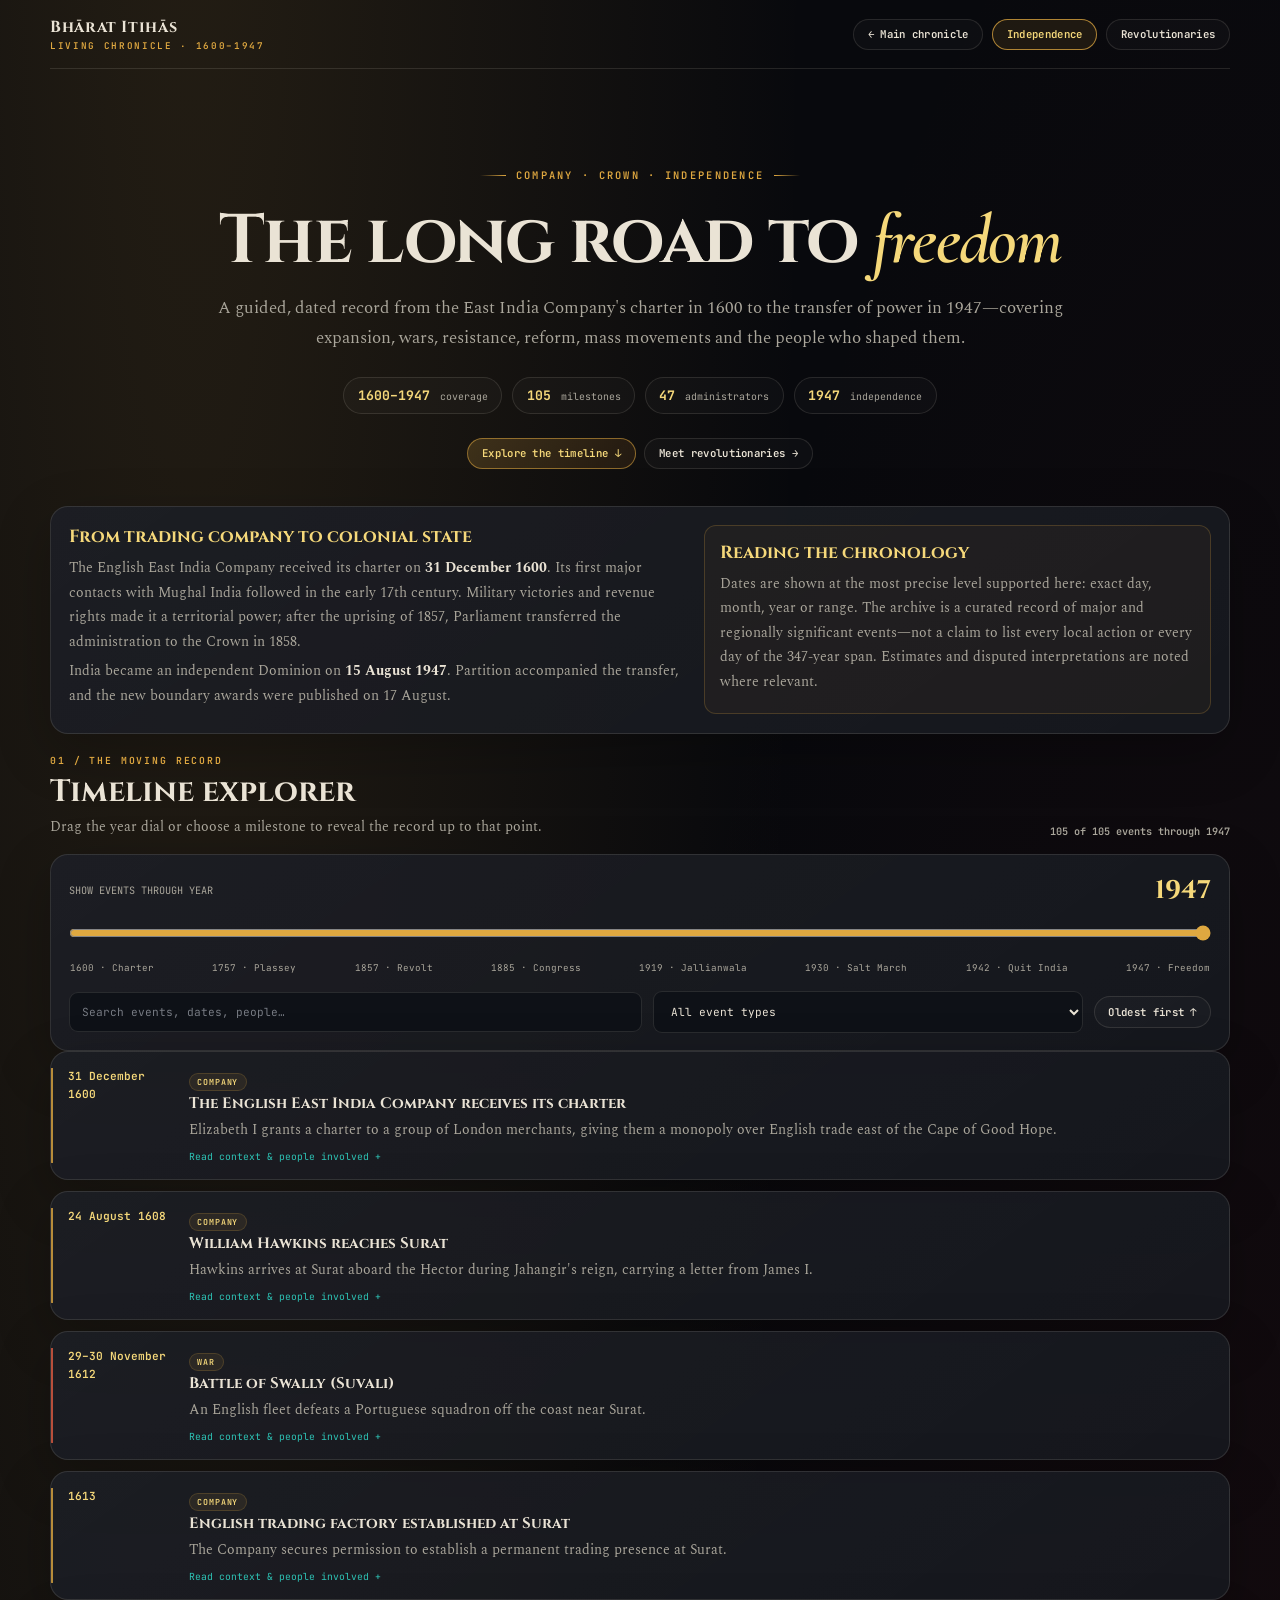
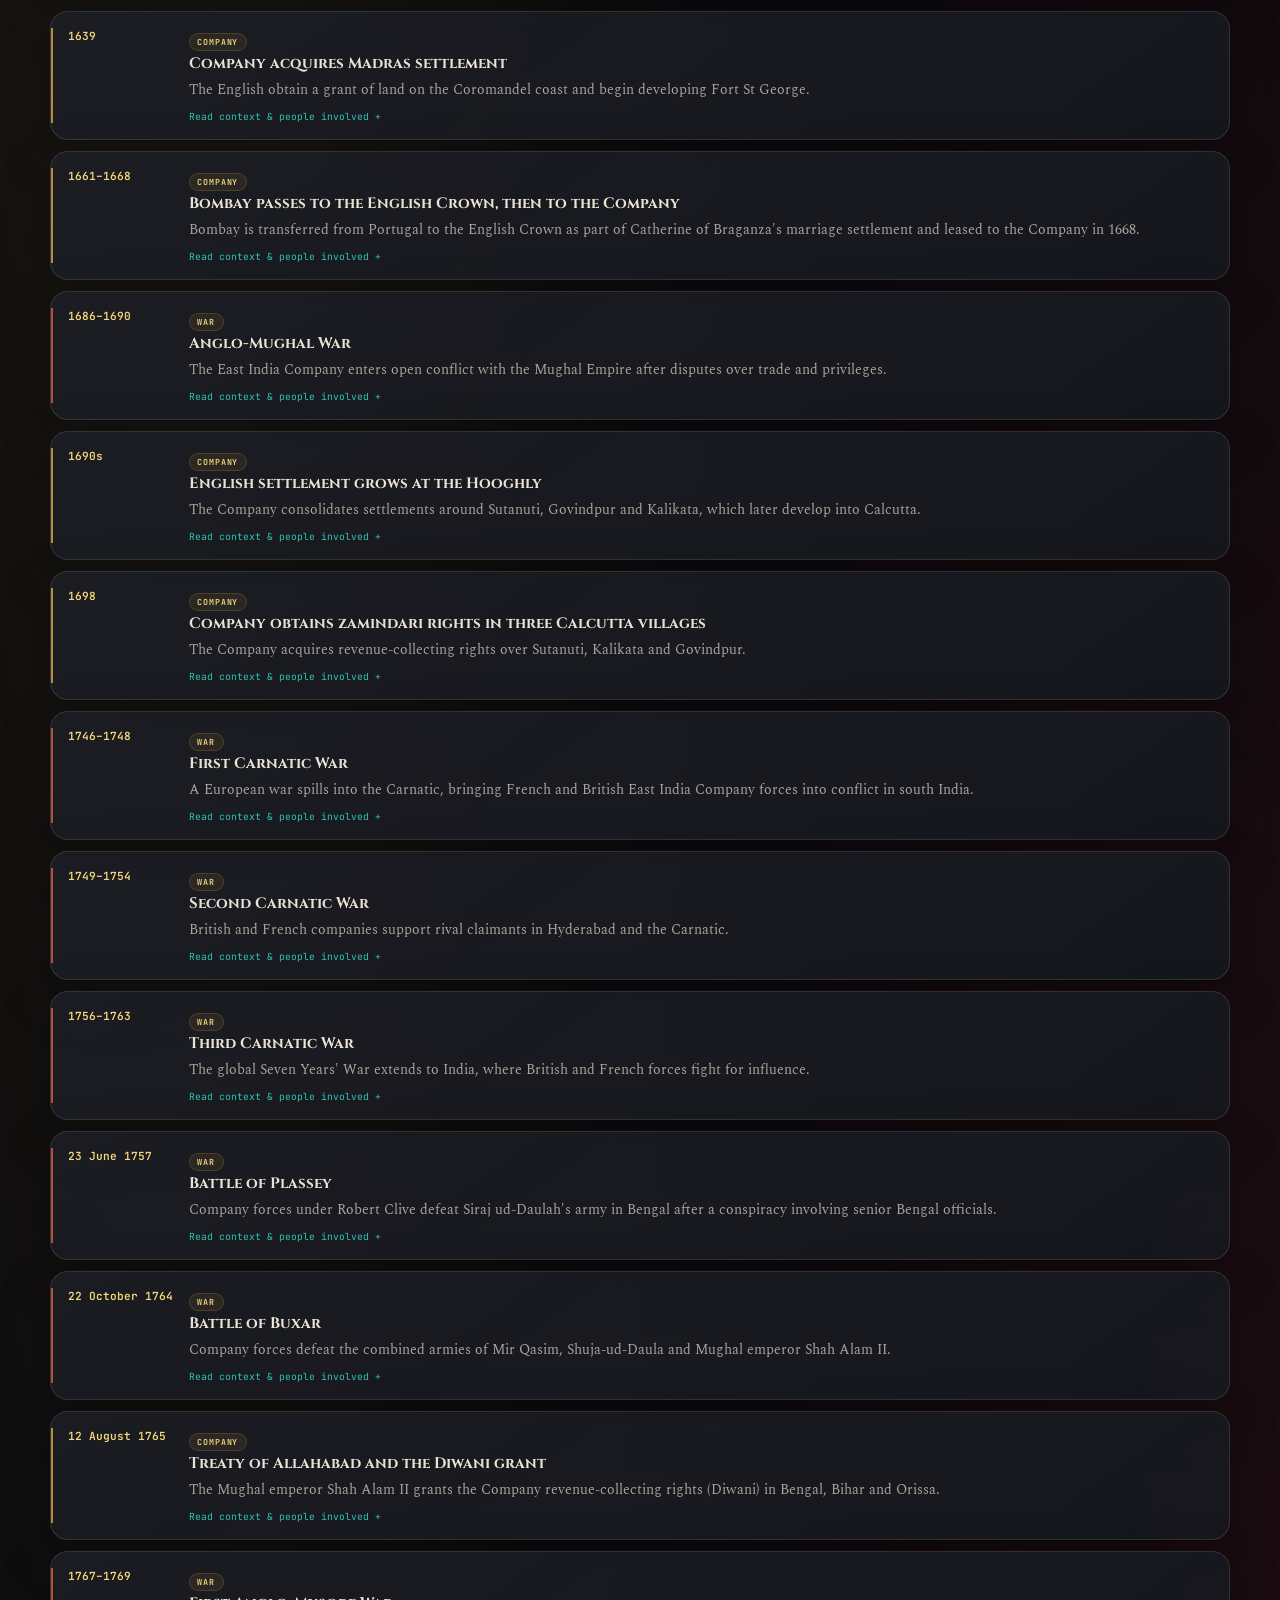
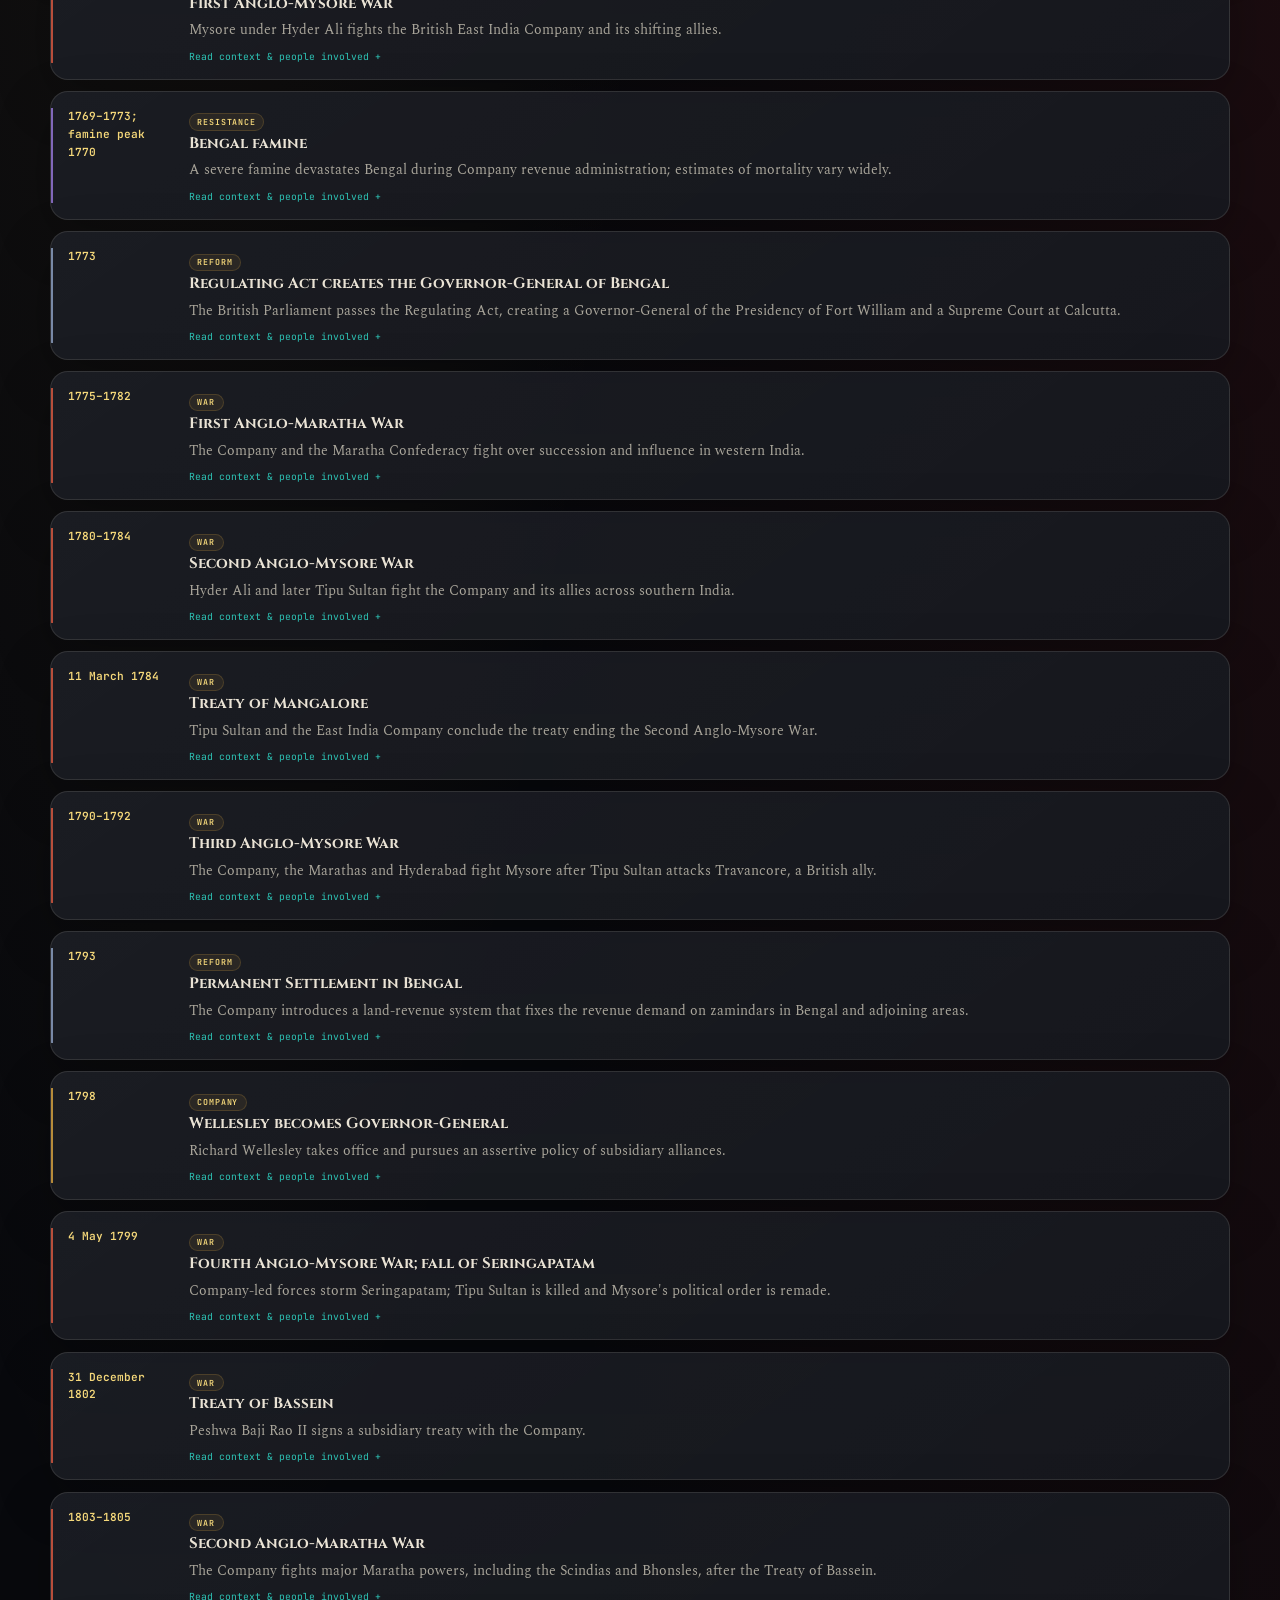
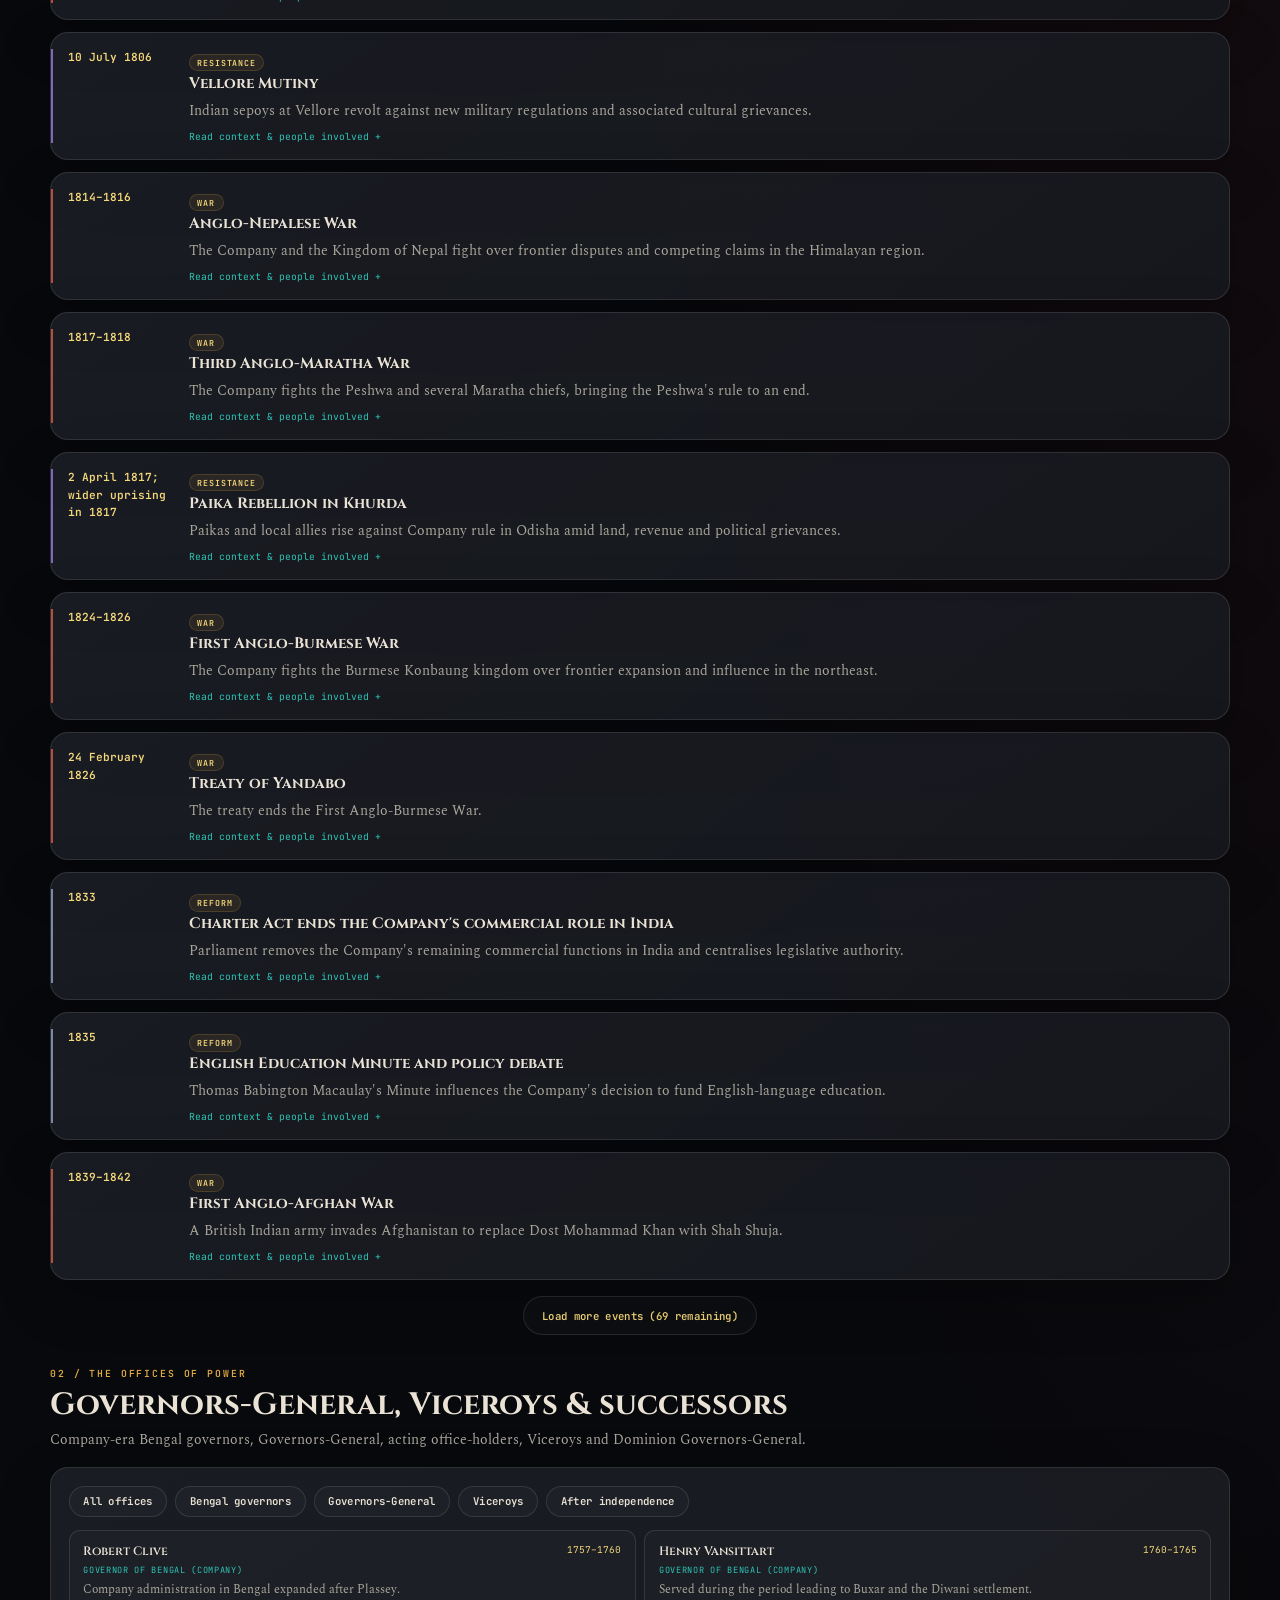
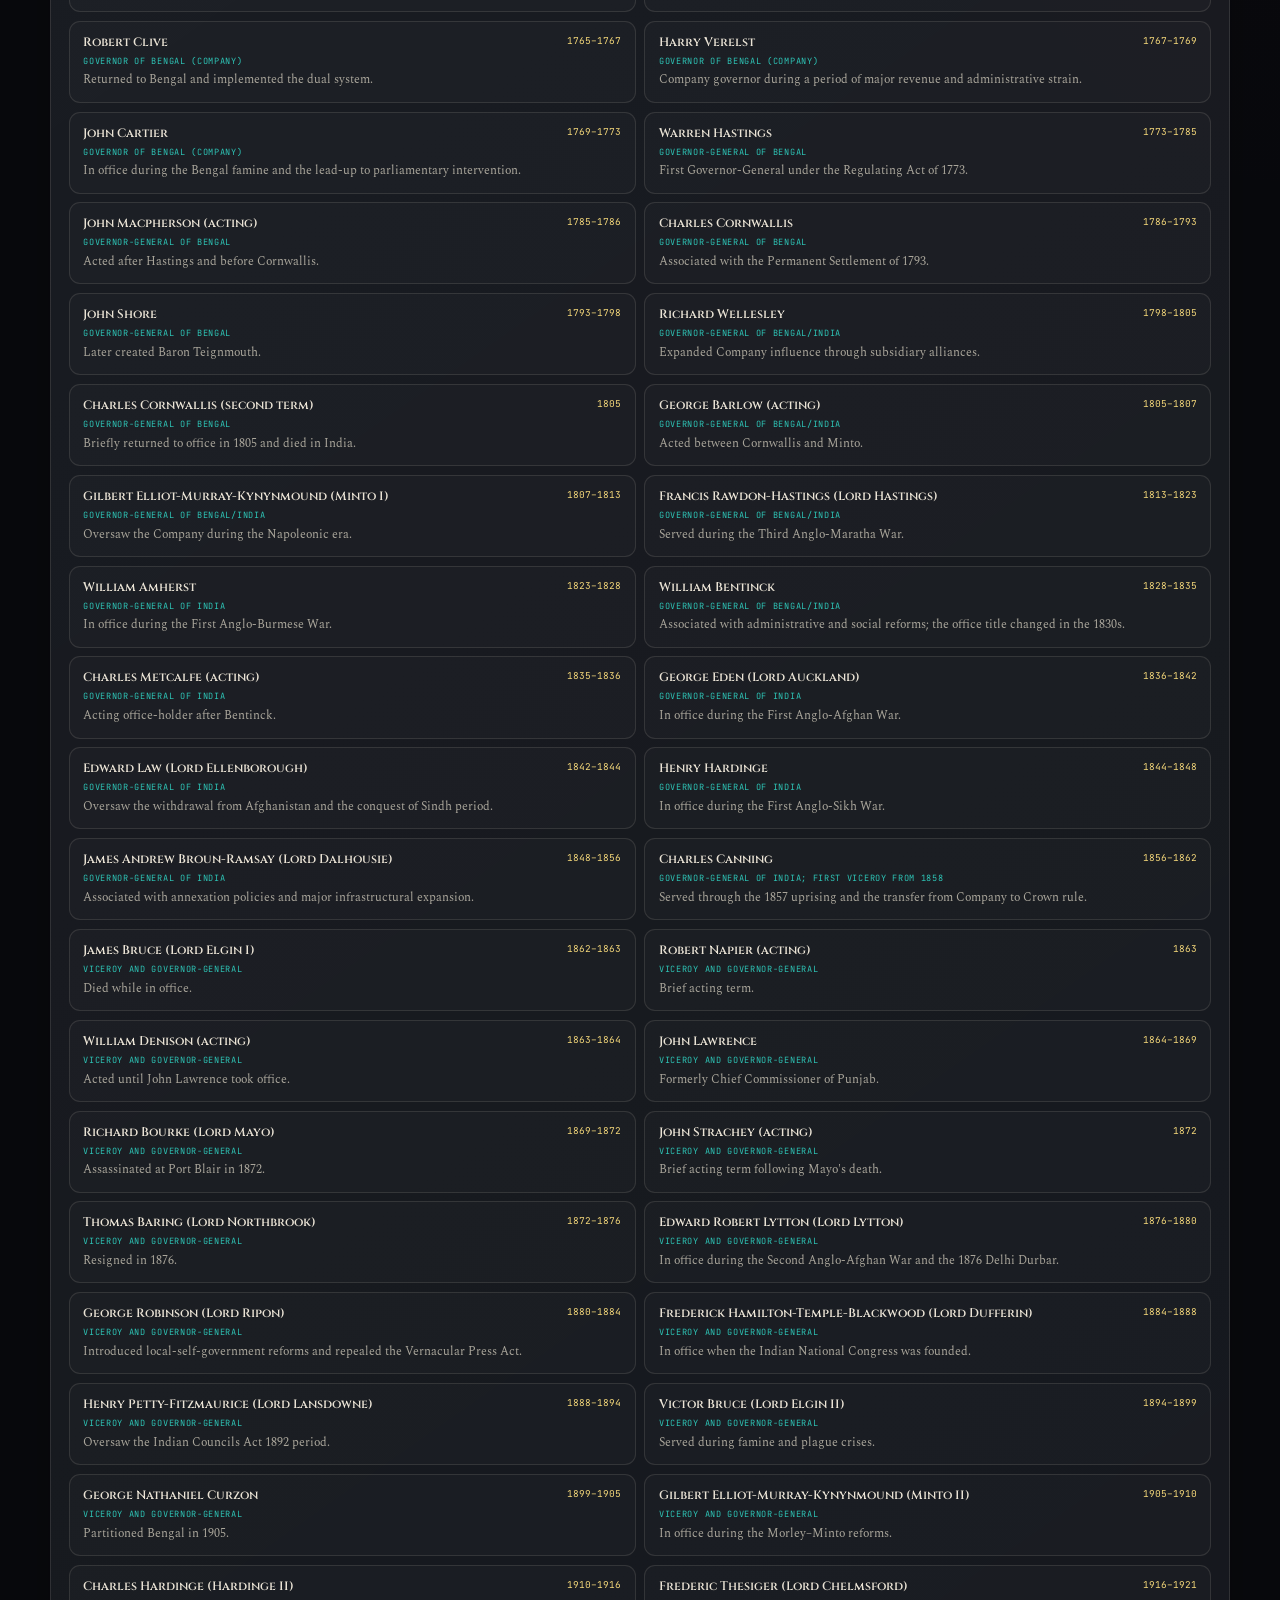
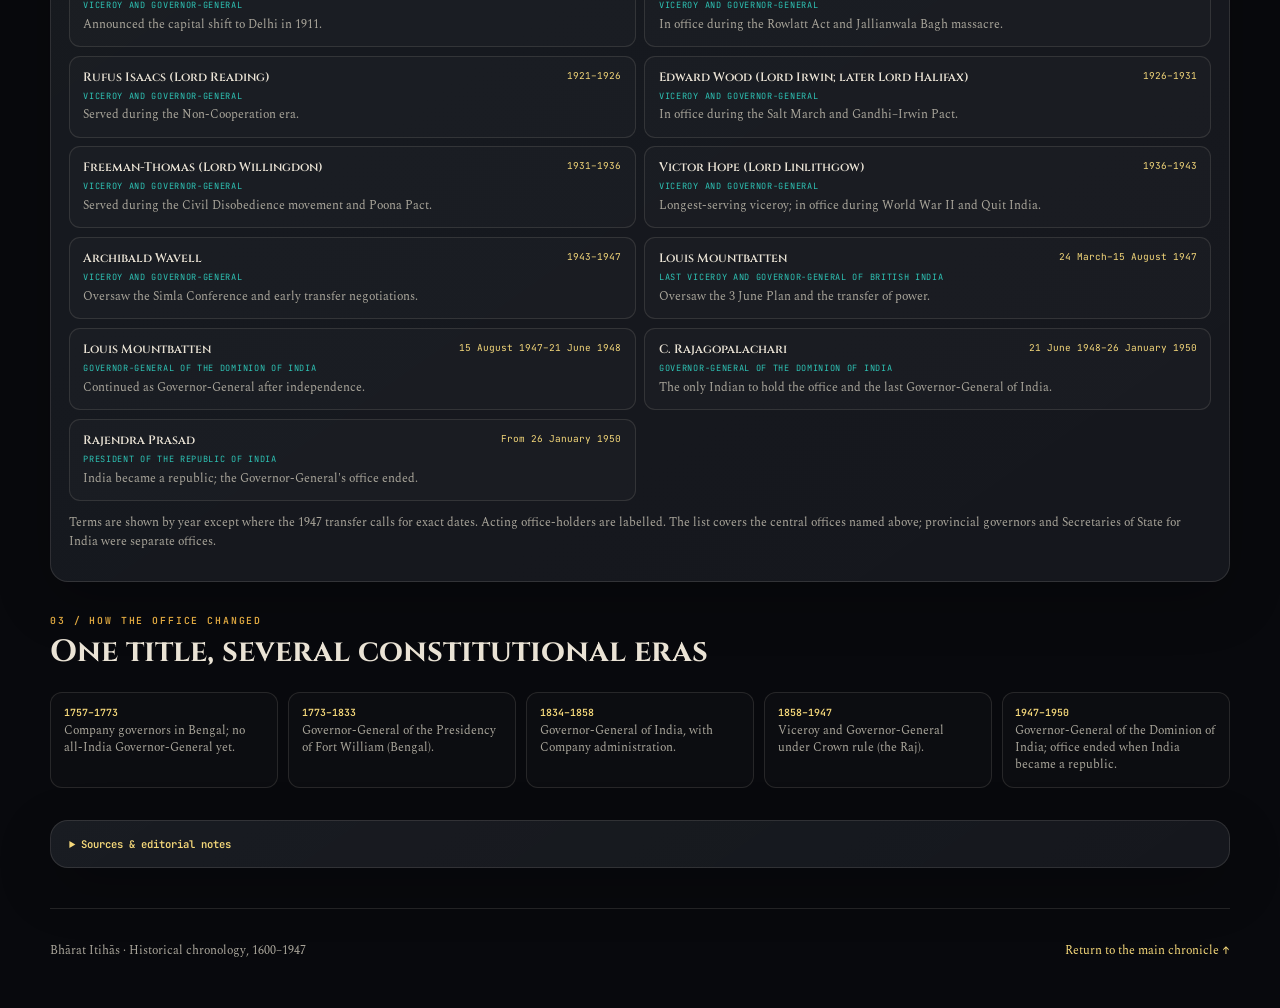
==== independence.html @ ea78a118 "Add independence timeline and revolutionary archive" ====
<!doctype html>
<html lang="en">
<head>
<meta charset="utf-8">
<meta name="viewport" content="width=device-width,initial-scale=1">
<meta name="description" content="Explore a documented timeline of the East India Company, the British Raj, wars, resistance, constitutional change and India's independence in 1947.">
<meta name="theme-color" content="#08090d">
<link rel="canonical" href="https://harshiiiit-bh.github.io/Bharat-Ithihaas/independence.html">
<title>India's Road to Independence, 1600–1947 | Bhārat Itihās</title>
<link rel="preconnect" href="https://fonts.googleapis.com">
<link rel="preconnect" href="https://fonts.gstatic.com" crossorigin>
<link href="https://fonts.googleapis.com/css2?family=Cinzel:wght@500;600;700;800&family=Cormorant+Garamond:ital,wght@0,400;0,500;0,600;1,400;1,500&family=Spectral:wght@400;500;600;700&family=JetBrains+Mono:wght@400;500;600&display=swap" rel="stylesheet">
<link rel="stylesheet" href="assets/css/archive.css">
</head>
<body class="archive-page">
<div class="ar-shell">
<header class="ar-top">
<a class="ar-brand" href="index.html">Bhārat Itihās<small>Living Chronicle · 1600–1947</small></a>
<nav class="ar-nav" aria-label="Archive navigation">
<a href="index.html">← Main chronicle</a><a href="independence.html" aria-current="page">Independence</a><a href="revolutionaries.html">Revolutionaries</a>
</nav>
</header>
<main>
<section class="ar-hero">
<div class="ar-eyebrow">Company · Crown · Independence</div>
<h1>The long road to <em>freedom</em></h1>
<p class="ar-lede">A guided, dated record from the East India Company's charter in 1600 to the transfer of power in 1947—covering expansion, wars, resistance, reform, mass movements and the people who shaped them.</p>
<div class="ar-stats"><span class="ar-stat"><strong>1600–1947</strong> coverage</span><span class="ar-stat"><strong id="statEvents">—</strong> milestones</span><span class="ar-stat"><strong id="statAdmins">—</strong> administrators</span><span class="ar-stat"><strong>1947</strong> independence</span></div>
<div class="ar-hero-actions"><a class="ar-btn primary" href="#timeline">Explore the timeline ↓</a><a class="ar-btn" href="revolutionaries.html">Meet revolutionaries →</a></div>
</section>
<section class="ar-card ar-intro" aria-label="A note on the dates">
<div><h2>From trading company to colonial state</h2><p>The English East India Company received its charter on <strong>31 December 1600</strong>. Its first major contacts with Mughal India followed in the early 17th century. Military victories and revenue rights made it a territorial power; after the uprising of 1857, Parliament transferred the administration to the Crown in 1858.</p><p>India became an independent Dominion on <strong>15 August 1947</strong>. Partition accompanied the transfer, and the new boundary awards were published on 17 August.</p></div>
<div class="ar-fact"><h2>Reading the chronology</h2><p>Dates are shown at the most precise level supported here: exact day, month, year or range. The archive is a curated record of major and regionally significant events—not a claim to list every local action or every day of the 347-year span. Estimates and disputed interpretations are noted where relevant.</p></div>
</section>
<section class="ar-section" id="timeline">
<div class="ar-section-head"><div><div class="ar-kicker">01 / The moving record</div><h2>Timeline explorer</h2><p>Drag the year dial or choose a milestone to reveal the record up to that point.</p></div><span class="ar-count" id="timelineCount" aria-live="polite"></span></div>
<div class="ar-card ar-controls">
<div class="ar-slider-head"><label for="yearSlider" class="ar-small">SHOW EVENTS THROUGH YEAR</label><output id="yearOutput" class="ar-year" for="yearSlider">1947</output></div>
<input class="ar-range" type="range" min="1600" max="1947" step="1" value="1947" id="yearSlider" aria-label="Timeline year, from 1600 to 1947">
<div class="ar-milestones" aria-label="Jump to milestone">
<button type="button" data-year="1600">1600 · Charter</button><button type="button" data-year="1757">1757 · Plassey</button><button type="button" data-year="1857">1857 · Revolt</button><button type="button" data-year="1885">1885 · Congress</button><button type="button" data-year="1919">1919 · Jallianwala</button><button type="button" data-year="1930">1930 · Salt March</button><button type="button" data-year="1942">1942 · Quit India</button><button type="button" data-year="1947">1947 · Freedom</button>
</div>
<div class="ar-filter-row">
<input class="ar-input" id="eventSearch" type="search" placeholder="Search events, dates, people…" aria-label="Search events, dates and people">
<select class="ar-select" id="eventCategory" aria-label="Filter by event category">
<option value="all">All event types</option><option value="company">Company & expansion</option><option value="war">Wars & campaigns</option><option value="resistance">Rebellions & resistance</option><option value="revolution">Revolutionary activity</option><option value="mass">Mass movements</option><option value="congress">Political organisations</option><option value="reform">Laws & constitutional change</option><option value="independence">Independence & partition</option>
</select>
<button class="ar-btn" id="sortBtn" type="button" aria-pressed="false">Oldest first ↑</button>
</div>
</div>
<div class="ar-event-list" id="eventsList" aria-live="polite" aria-busy="true"><div class="ar-card ar-empty">Loading the chronology…</div></div>
<div class="ar-load" id="loadMoreWrap" hidden><button class="ar-btn" id="loadMoreBtn" type="button">Load more events</button></div>
</section>
<section class="ar-section" id="administrators">
<div class="ar-section-head"><div><div class="ar-kicker">02 / The offices of power</div><h2>Governors-General, Viceroys & successors</h2><p>Company-era Bengal governors, Governors-General, acting office-holders, Viceroys and Dominion Governors-General.</p></div></div>
<div class="ar-card ar-controls">
<div class="ar-admin-tools" role="group" aria-label="Filter administrators">
<button class="ar-chip" data-admin="all" type="button" aria-pressed="true">All offices</button><button class="ar-chip" data-admin="company" type="button" aria-pressed="false">Bengal governors</button><button class="ar-chip" data-admin="gg" type="button" aria-pressed="false">Governors-General</button><button class="ar-chip" data-admin="viceroy" type="button" aria-pressed="false">Viceroys</button><button class="ar-chip" data-admin="dominion" type="button" aria-pressed="false">After independence</button>
</div>
<div class="ar-admin-list" id="adminList" aria-live="polite"><div class="ar-empty">Loading office-holders…</div></div>
<p class="ar-note" style="margin-top:.8rem">Terms are shown by year except where the 1947 transfer calls for exact dates. Acting office-holders are labelled. The list covers the central offices named above; provincial governors and Secretaries of State for India were separate offices.</p>
</div>
</section>
<section class="ar-section">
<div class="ar-section-head"><div><div class="ar-kicker">03 / How the office changed</div><h2>One title, several constitutional eras</h2></div></div>
<div class="ar-roles">
<div class="ar-role"><strong>1757–1773</strong><span>Company governors in Bengal; no all-India Governor-General yet.</span></div>
<div class="ar-role"><strong>1773–1833</strong><span>Governor-General of the Presidency of Fort William (Bengal).</span></div>
<div class="ar-role"><strong>1834–1858</strong><span>Governor-General of India, with Company administration.</span></div>
<div class="ar-role"><strong>1858–1947</strong><span>Viceroy and Governor-General under Crown rule (the Raj).</span></div>
<div class="ar-role"><strong>1947–1950</strong><span>Governor-General of the Dominion of India; office ended when India became a republic.</span></div>
</div>
</section>
<section class="ar-card ar-sources" id="sources">
<details>
<summary>Sources & editorial notes</summary>
<div class="ar-source-list" id="sourceList"></div>
<p class="ar-note">This is a learning aid, not a complete archival catalogue. Dates are kept at year/range level where day-level evidence is not included. Some labels—such as “rebellion”, “mutiny”, “war” and “revolution”—reflect different historical traditions; the entries describe the events without treating any label as a verdict.</p>
</details>
</section>
</main>
<footer class="ar-foot"><span>Bhārat Itihās · Historical chronology, 1600–1947</span><a class="ar-back" href="index.html">Return to the main chronicle ↑</a></footer>
</div>
<script src="assets/js/independence.js"></script>
</body></html>
---- assets/css/archive.css ----
:root{--ar-bg:#08090d;--ar-panel:rgba(20,22,29,.88);--ar-panel2:#12151c;--ar-gold:#dfa840;--ar-gold-soft:#f5d87a;--ar-red:#e05c42;--ar-teal:#2ec4b6;--ar-text:#eae3d5;--ar-muted:#aaa69b;--ar-line:rgba(234,227,213,.12);--ar-mono:'JetBrains Mono',monospace;--ar-serif:'Spectral',Georgia,serif;--ar-display:'Cinzel',Georgia,serif}
*{box-sizing:border-box}html{scroll-behavior:smooth}body.archive-page{margin:0;background:radial-gradient(ellipse at 15% -5%,rgba(223,168,64,.13),transparent 40%),radial-gradient(ellipse at 100% 35%,rgba(139,32,32,.14),transparent 42%),var(--ar-bg);color:var(--ar-text);font-family:var(--ar-serif);min-height:100vh}
a{color:var(--ar-gold-soft);text-decoration:none}a:hover{text-decoration:underline}button,input,select{font:inherit}.ar-shell{width:min(1180px,calc(100% - 36px));margin:auto}.ar-top{display:flex;align-items:center;justify-content:space-between;gap:1rem;padding:1rem 0;border-bottom:1px solid var(--ar-line)}.ar-brand{font:700 1rem var(--ar-display);letter-spacing:.04em;color:var(--ar-text)}.ar-brand small{display:block;color:var(--ar-gold);font:600 .58rem var(--ar-mono);letter-spacing:.18em;text-transform:uppercase;margin-top:.15rem}.ar-nav{display:flex;gap:.55rem;flex-wrap:wrap;justify-content:flex-end}.ar-nav a,.ar-btn,.ar-chip{display:inline-flex;align-items:center;justify-content:center;gap:.4rem;border:1px solid var(--ar-line);border-radius:999px;padding:.48rem .85rem;background:rgba(255,255,255,.025);color:var(--ar-text);font:600 .67rem var(--ar-mono);letter-spacing:.03em;transition:background .2s,border-color .2s,transform .2s}.ar-nav a:hover,.ar-btn:hover,.ar-chip:hover{border-color:rgba(223,168,64,.55);background:rgba(223,168,64,.08);text-decoration:none;transform:translateY(-1px)}.ar-nav a[aria-current=page]{border-color:rgba(223,168,64,.75);color:var(--ar-gold-soft);background:rgba(223,168,64,.1)}.ar-hero{padding:clamp(3rem,7vw,6.6rem) 0 2.3rem;text-align:center}.ar-eyebrow{display:inline-flex;align-items:center;gap:.6rem;color:var(--ar-gold);font:600 .65rem var(--ar-mono);text-transform:uppercase;letter-spacing:.22em}.ar-eyebrow:before,.ar-eyebrow:after{content:"";height:1px;width:26px;background:linear-gradient(90deg,transparent,var(--ar-gold))}.ar-eyebrow:after{transform:rotate(180deg)}.ar-hero h1{margin:.9rem auto .75rem;max-width:900px;font:700 clamp(2rem,5.4vw,4.3rem)/1.08 var(--ar-display);letter-spacing:-.025em}.ar-hero h1 em{font:600 italic 1.02em 'Cormorant Garamond',Georgia,serif;color:var(--ar-gold-soft)}.ar-lede{max-width:850px;margin:0 auto;color:var(--ar-muted);font-size:1.05rem;line-height:1.75}.ar-stats{display:flex;gap:.6rem;justify-content:center;flex-wrap:wrap;margin:1.5rem 0}.ar-stat{padding:.55rem .85rem;border:1px solid var(--ar-line);border-radius:999px;background:rgba(255,255,255,.025);color:var(--ar-muted);font:.62rem var(--ar-mono)}.ar-stat strong{color:var(--ar-gold-soft);font-size:.82rem;margin-right:.25rem}.ar-card{border:1px solid var(--ar-line);border-radius:18px;background:linear-gradient(145deg,rgba(255,255,255,.035),rgba(255,255,255,.012)),var(--ar-panel);box-shadow:0 18px 55px rgba(0,0,0,.24)}.ar-section{margin:1.25rem auto 2rem}.ar-section-head{display:flex;align-items:flex-end;justify-content:space-between;gap:1rem;margin-bottom:1rem}.ar-kicker{color:var(--ar-gold);font:600 .61rem var(--ar-mono);letter-spacing:.19em;text-transform:uppercase}.ar-section h2{margin:.25rem 0;font:700 clamp(1.25rem,2.4vw,2rem) var(--ar-display)}.ar-section-head p{margin:.25rem 0 0;color:var(--ar-muted);font-size:.87rem;line-height:1.6}.ar-intro{display:grid;grid-template-columns:1.1fr .9fr;gap:1rem;padding:1.15rem}.ar-intro h2{font:700 1.1rem var(--ar-display);margin:0 0 .45rem;color:var(--ar-gold-soft)}.ar-intro p{margin:.3rem 0;color:var(--ar-muted);font-size:.9rem;line-height:1.7}.ar-intro strong{color:var(--ar-text)}.ar-fact{padding:.9rem;border:1px solid rgba(223,168,64,.22);border-radius:12px;background:rgba(223,168,64,.045)}.ar-controls{padding:1.1rem}.ar-slider-head{display:flex;justify-content:space-between;align-items:center;gap:1rem;margin-bottom:.45rem}.ar-year{font:700 1.6rem var(--ar-display);color:var(--ar-gold-soft);font-variant-numeric:tabular-nums}.ar-small{color:var(--ar-muted);font:.64rem var(--ar-mono)}.ar-range{width:100%;accent-color:var(--ar-gold);cursor:grab;margin:.65rem 0 .15rem}.ar-range:active{cursor:grabbing}.ar-range:focus-visible,.ar-input:focus-visible,.ar-select:focus-visible,.ar-btn:focus-visible,.ar-chip:focus-visible{outline:2px solid var(--ar-gold-soft);outline-offset:3px}.ar-milestones{display:flex;justify-content:space-between;gap:.35rem;flex-wrap:wrap;margin:.55rem 0 .8rem}.ar-milestones button{background:none;border:0;color:var(--ar-muted);font:.58rem var(--ar-mono);cursor:pointer;padding:.3rem .1rem}.ar-milestones button:hover{color:var(--ar-gold-soft)}.ar-filter-row{display:grid;grid-template-columns:minmax(180px,1fr) minmax(190px,.75fr) auto;gap:.65rem;align-items:center;margin-top:.6rem}.ar-input,.ar-select{width:100%;min-width:0;background:#0e1117;color:var(--ar-text);border:1px solid var(--ar-line);border-radius:9px;padding:.72rem .8rem;font:.7rem var(--ar-mono)}.ar-input::placeholder{color:#777b83}.ar-event-list{display:grid;gap:.7rem}.ar-event{display:grid;grid-template-columns:105px minmax(0,1fr);gap:1rem;padding:1rem 1.05rem;position:relative;overflow:hidden}.ar-event:before{content:"";position:absolute;left:0;top:1rem;bottom:1rem;width:2px;background:var(--event-accent,var(--ar-gold));opacity:.8}.ar-event-date{font:600 .7rem/1.6 var(--ar-mono);color:var(--ar-gold-soft);font-variant-numeric:tabular-nums}.ar-event-main{min-width:0}.ar-event h3{margin:0 0 .35rem;font:700 .94rem/1.4 var(--ar-display)}.ar-event p{margin:0;color:var(--ar-muted);font-size:.86rem;line-height:1.65}.ar-event details{margin-top:.5rem}.ar-event summary{cursor:pointer;list-style:none;color:var(--ar-teal);font:.61rem var(--ar-mono)}.ar-event summary::-webkit-details-marker{display:none}.ar-event summary:after{content:"  +"} .ar-event details[open] summary:after{content:"  −"}.ar-detail{margin-top:.55rem;padding:.7rem .8rem;background:rgba(0,0,0,.18);border-radius:9px;border:1px solid var(--ar-line)}.ar-detail p{color:#d4d0c5}.ar-people{display:flex;flex-wrap:wrap;gap:.35rem;margin:.6rem 0}.ar-person{border:1px solid rgba(46,196,182,.25);color:#a2e8df;border-radius:999px;padding:.22rem .48rem;font:.57rem var(--ar-mono)}.ar-tag{display:inline-block;margin:.1rem .25rem .1rem 0;padding:.18rem .48rem;border-radius:999px;text-transform:uppercase;letter-spacing:.1em;font:600 .52rem var(--ar-mono);background:rgba(223,168,64,.09);color:var(--ar-gold-soft);border:1px solid rgba(223,168,64,.19)}.ar-empty{padding:1.5rem;text-align:center;color:var(--ar-muted);font-size:.9rem}.ar-load{display:flex;justify-content:center;margin:1rem 0}.ar-load .ar-btn{color:var(--ar-gold-soft);padding:.7rem 1.1rem}.ar-admin-tools{display:flex;gap:.5rem;flex-wrap:wrap;margin-bottom:.8rem}.ar-admin-list{display:grid;grid-template-columns:repeat(2,minmax(0,1fr));gap:.55rem}.ar-admin{padding:.75rem .85rem;border:1px solid var(--ar-line);border-radius:11px;background:rgba(255,255,255,.02)}.ar-admin-top{display:flex;align-items:flex-start;justify-content:space-between;gap:.6rem}.ar-admin strong{display:block;font:600 .76rem var(--ar-display)}.ar-admin .term{color:var(--ar-gold-soft);font:.59rem var(--ar-mono);white-space:nowrap}.ar-admin small{display:block;color:var(--ar-teal);font:.54rem var(--ar-mono);margin:.25rem 0;text-transform:uppercase;letter-spacing:.08em}.ar-admin p{margin:.3rem 0 0;color:var(--ar-muted);font-size:.76rem;line-height:1.5}.ar-roles{display:grid;grid-template-columns:repeat(5,minmax(0,1fr));gap:.6rem}.ar-role{padding:.8rem;border:1px solid var(--ar-line);border-radius:12px;background:rgba(255,255,255,.02)}.ar-role strong{display:block;color:var(--ar-gold-soft);font:600 .62rem var(--ar-mono);margin-bottom:.25rem}.ar-role span{display:block;color:var(--ar-muted);font-size:.73rem;line-height:1.45}.ar-sources{padding:1rem 1.15rem}.ar-sources summary{cursor:pointer;color:var(--ar-gold-soft);font:600 .66rem var(--ar-mono)}.ar-source-list{display:grid;grid-template-columns:repeat(2,minmax(0,1fr));gap:.65rem;margin-top:.9rem}.ar-source{padding:.65rem .75rem;border:1px solid var(--ar-line);border-radius:10px;background:rgba(255,255,255,.02)}.ar-source a{font:600 .67rem var(--ar-mono)}.ar-source p{margin:.25rem 0 0;color:var(--ar-muted);font-size:.72rem;line-height:1.45}.ar-foot{padding:2rem 0 3rem;border-top:1px solid var(--ar-line);margin-top:2.5rem;color:var(--ar-muted);font-size:.76rem;display:flex;justify-content:space-between;gap:1rem;flex-wrap:wrap}.ar-back{color:var(--ar-gold-soft)}.ar-note{color:var(--ar-muted);font-size:.76rem;line-height:1.55}.ar-hero-actions{display:flex;justify-content:center;gap:.55rem;flex-wrap:wrap;margin-top:1.4rem}.ar-btn.primary{border-color:rgba(223,168,64,.55);background:linear-gradient(135deg,rgba(223,168,64,.2),rgba(176,104,32,.12));color:var(--ar-gold-soft)}.ar-profile-grid{display:grid;grid-template-columns:repeat(3,minmax(0,1fr));gap:.75rem}.ar-profile{padding:1rem;position:relative;overflow:hidden;min-width:0}.ar-profile:after{content:"";position:absolute;right:-50px;top:-60px;width:130px;height:130px;border-radius:50%;background:radial-gradient(circle,rgba(223,168,64,.12),transparent 68%);pointer-events:none}.ar-profile-head{display:flex;justify-content:space-between;align-items:flex-start;gap:.55rem}.ar-profile h3{font:700 .94rem/1.35 var(--ar-display);margin:0;color:var(--ar-text)}.ar-profile-years{font:.57rem var(--ar-mono);color:var(--ar-gold-soft);white-space:nowrap}.ar-profile-meta{color:var(--ar-teal);font:.56rem var(--ar-mono);margin:.35rem 0 .6rem;line-height:1.6}.ar-profile p{color:var(--ar-muted);font-size:.79rem;line-height:1.6;margin:.25rem 0}.ar-profile details{margin-top:.65rem;border-top:1px solid var(--ar-line);padding-top:.55rem}.ar-profile summary{cursor:pointer;color:var(--ar-gold-soft);font:.6rem var(--ar-mono)}.ar-profile .ar-person{color:#c5eee8}.ar-profile .ar-btn{margin-top:.55rem;font-size:.56rem;padding:.35rem .6rem}.ar-inline-note{margin:1rem 0;padding:.85rem 1rem;border-left:2px solid var(--ar-teal);background:rgba(46,196,182,.045);border-radius:0 10px 10px 0;color:var(--ar-muted);font-size:.76rem;line-height:1.55}.ar-count{font:600 .64rem var(--ar-mono);color:var(--ar-muted)}.ar-page-link{display:inline-block;color:var(--ar-gold-soft);font:.6rem var(--ar-mono)}@media(max-width:900px){.ar-profile-grid{grid-template-columns:repeat(2,minmax(0,1fr))}.ar-roles{grid-template-columns:repeat(3,minmax(0,1fr))}}@media(max-width:680px){.ar-shell{width:min(100% - 22px,1180px)}.ar-top{align-items:flex-start;flex-direction:column}.ar-nav{justify-content:flex-start}.ar-intro{grid-template-columns:1fr}.ar-filter-row{grid-template-columns:1fr}.ar-event{grid-template-columns:1fr;gap:.35rem;padding:.85rem .9rem}.ar-event-date{font-size:.61rem}.ar-admin-list,.ar-source-list{grid-template-columns:1fr}.ar-profile-grid{grid-template-columns:1fr}.ar-roles{grid-template-columns:repeat(2,minmax(0,1fr))}.ar-section-head{align-items:flex-start;flex-direction:column}}@media(prefers-reduced-motion:reduce){*,*:before,*:after{scroll-behavior:auto!important;transition:none!important;animation:none!important}}
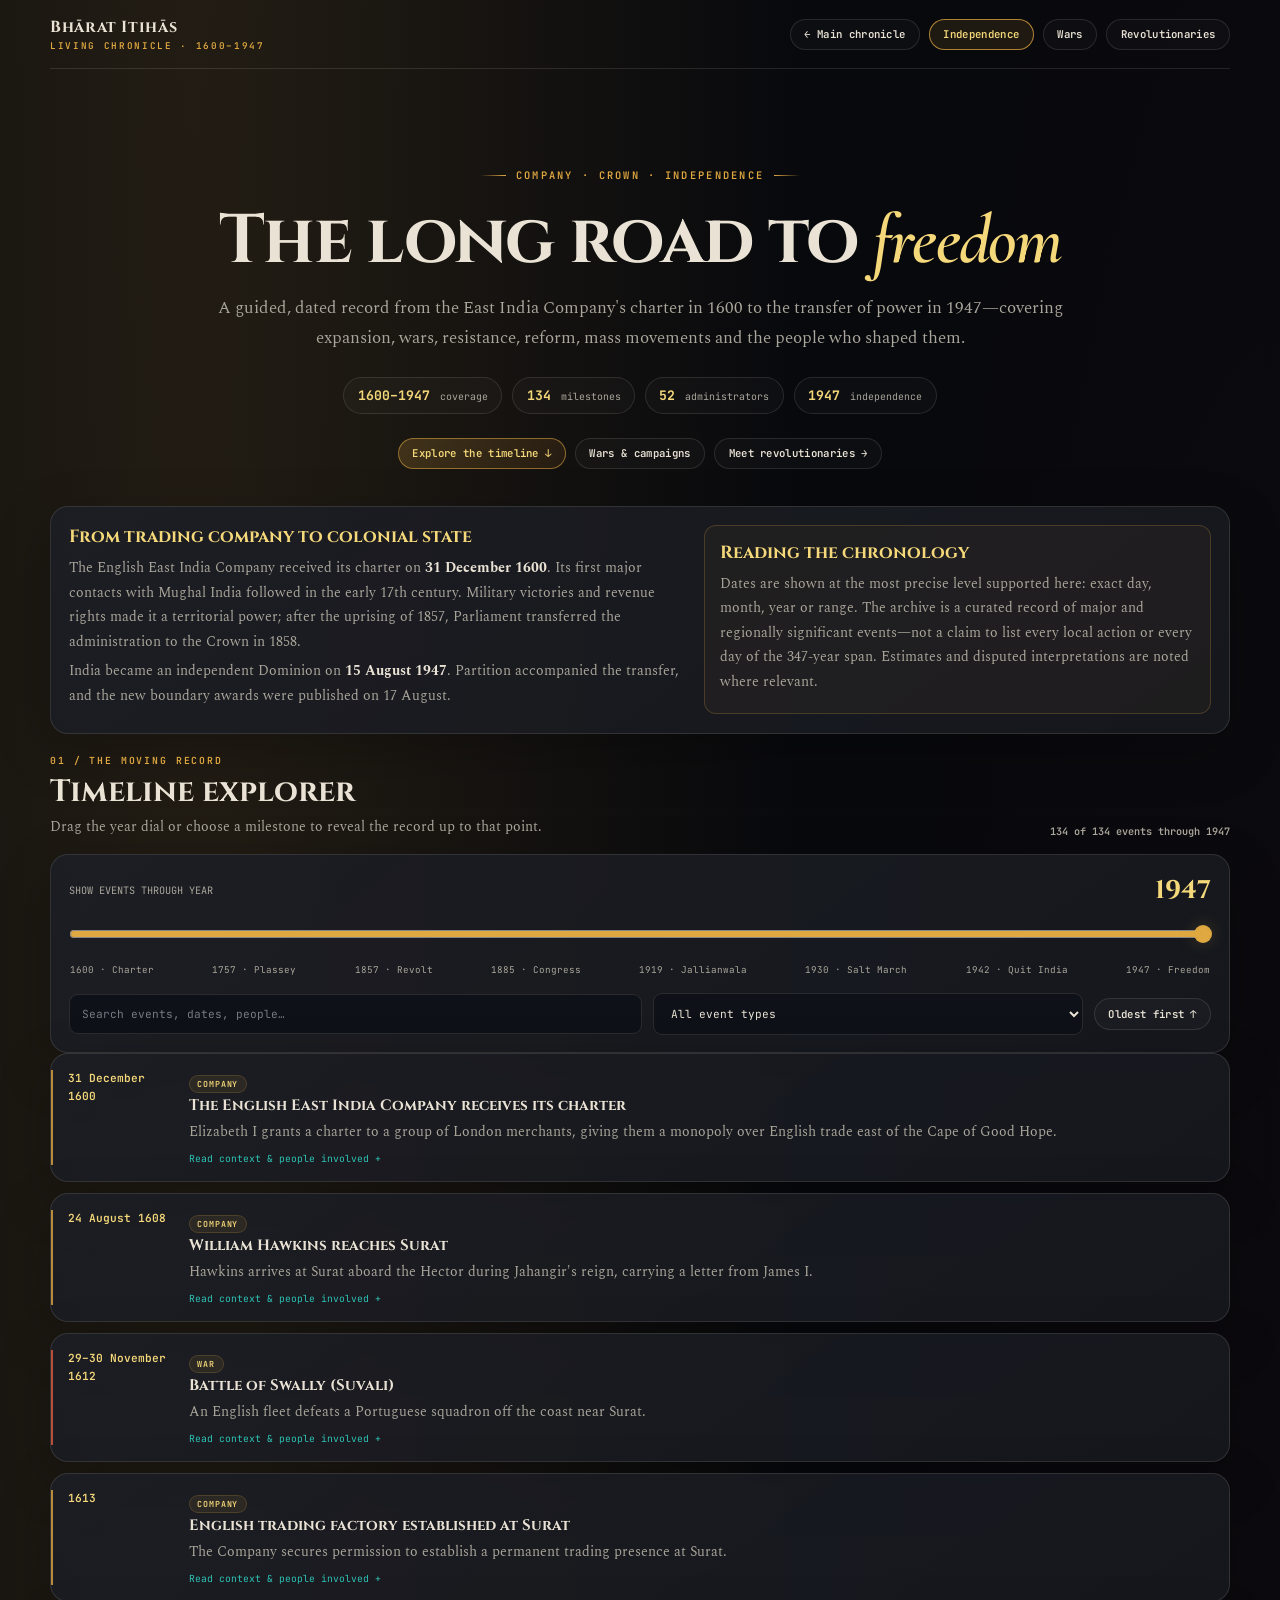
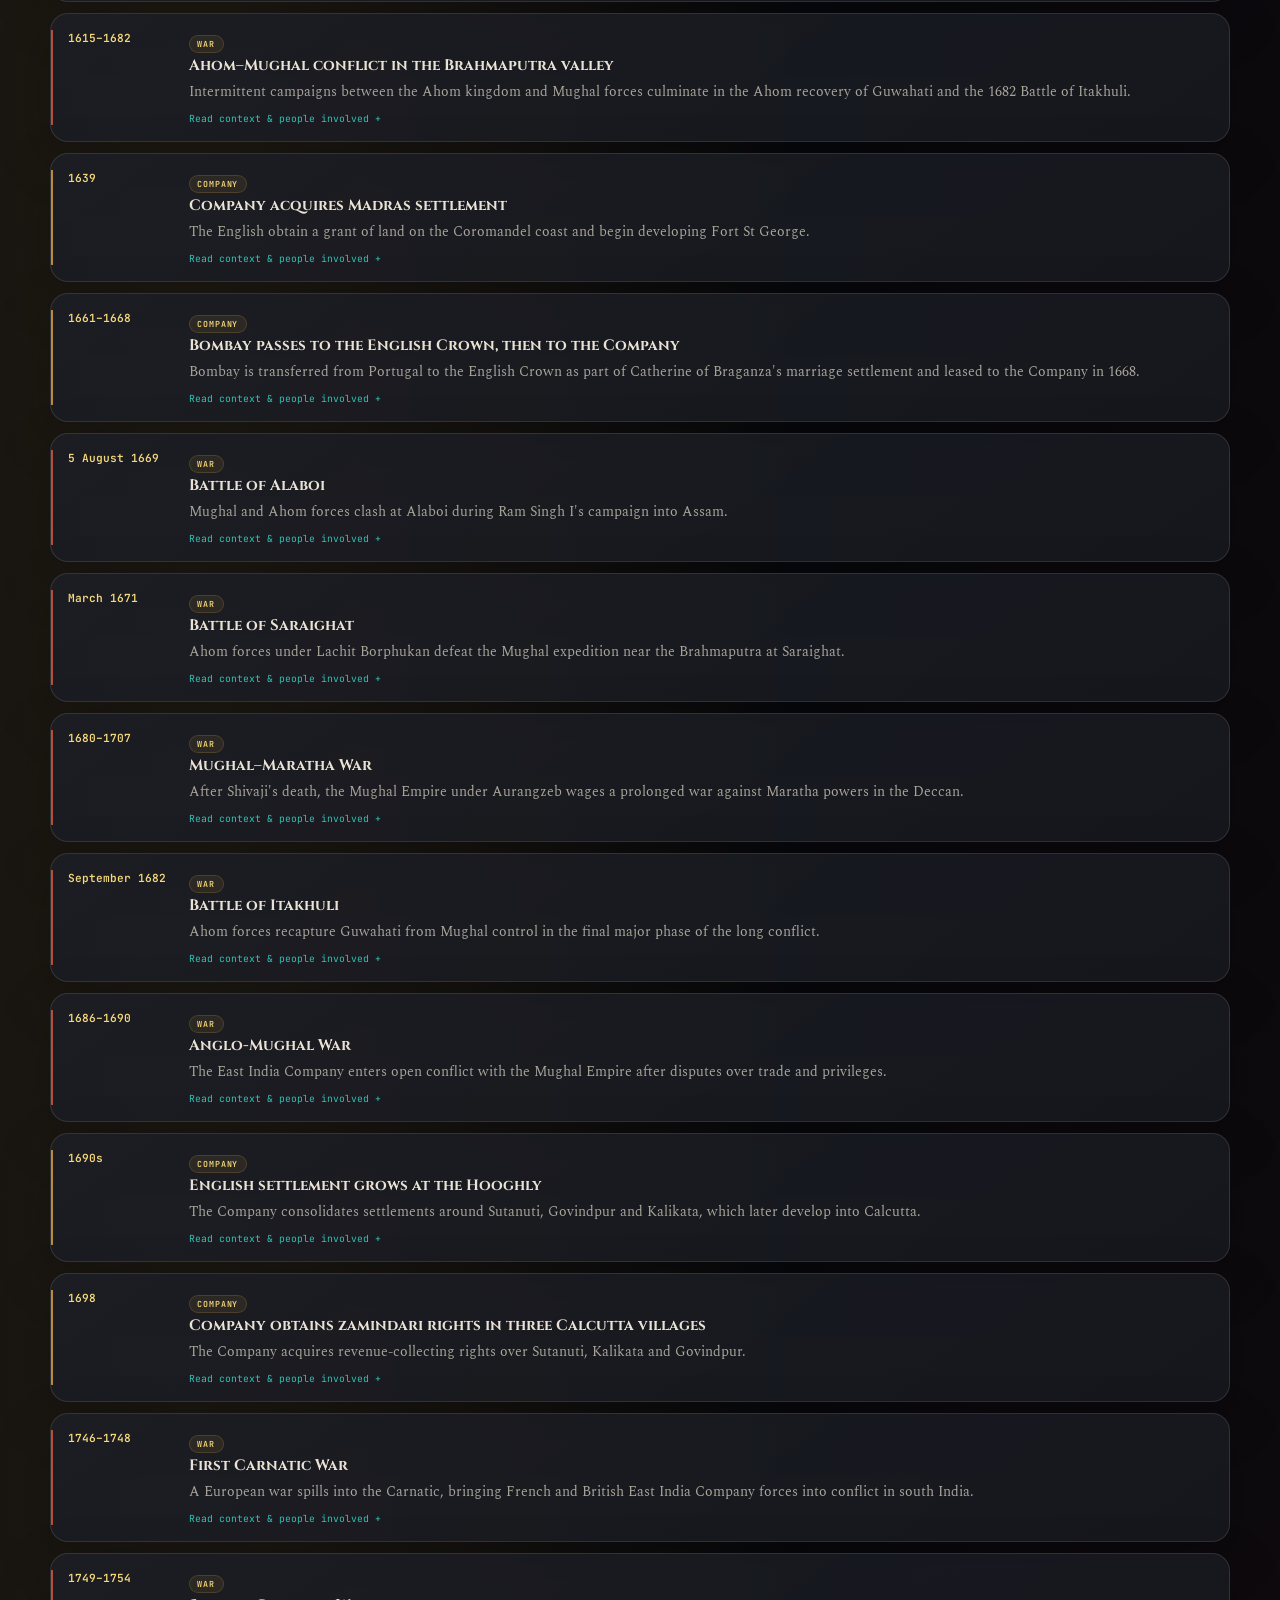
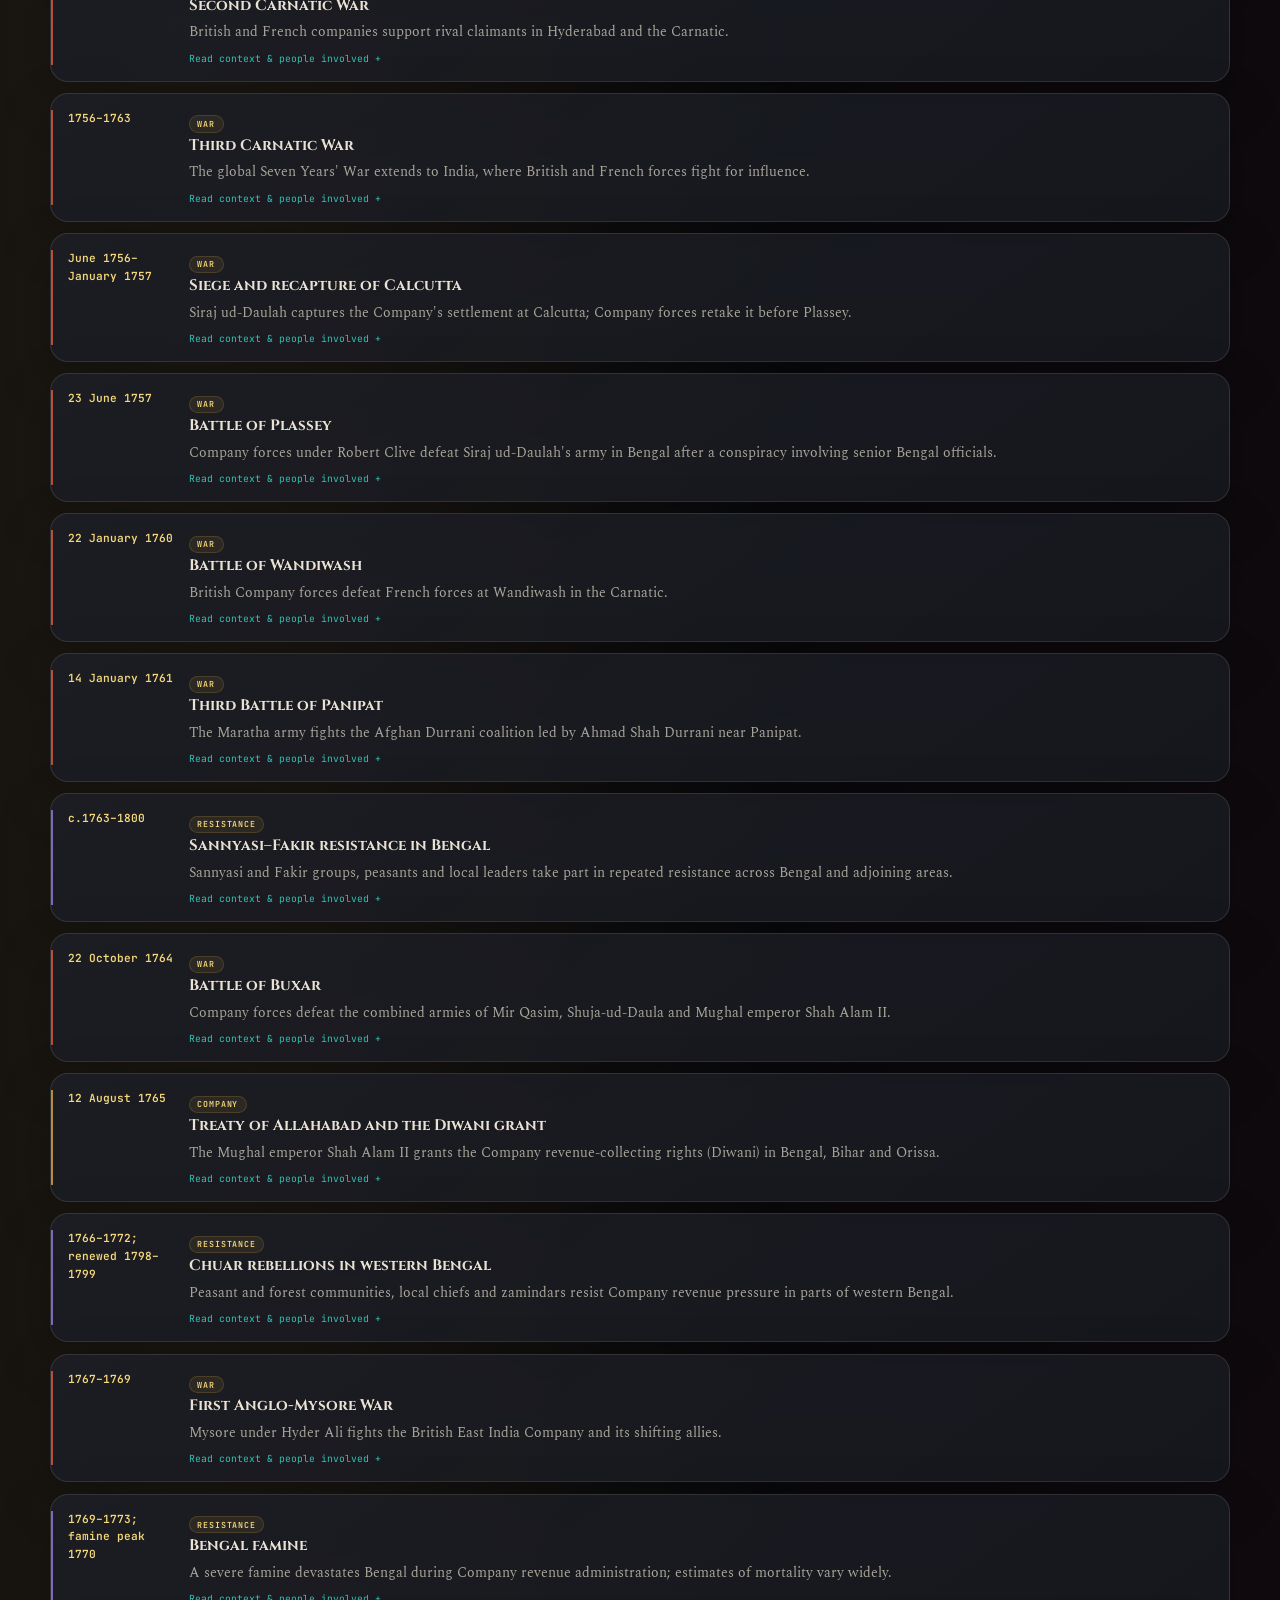
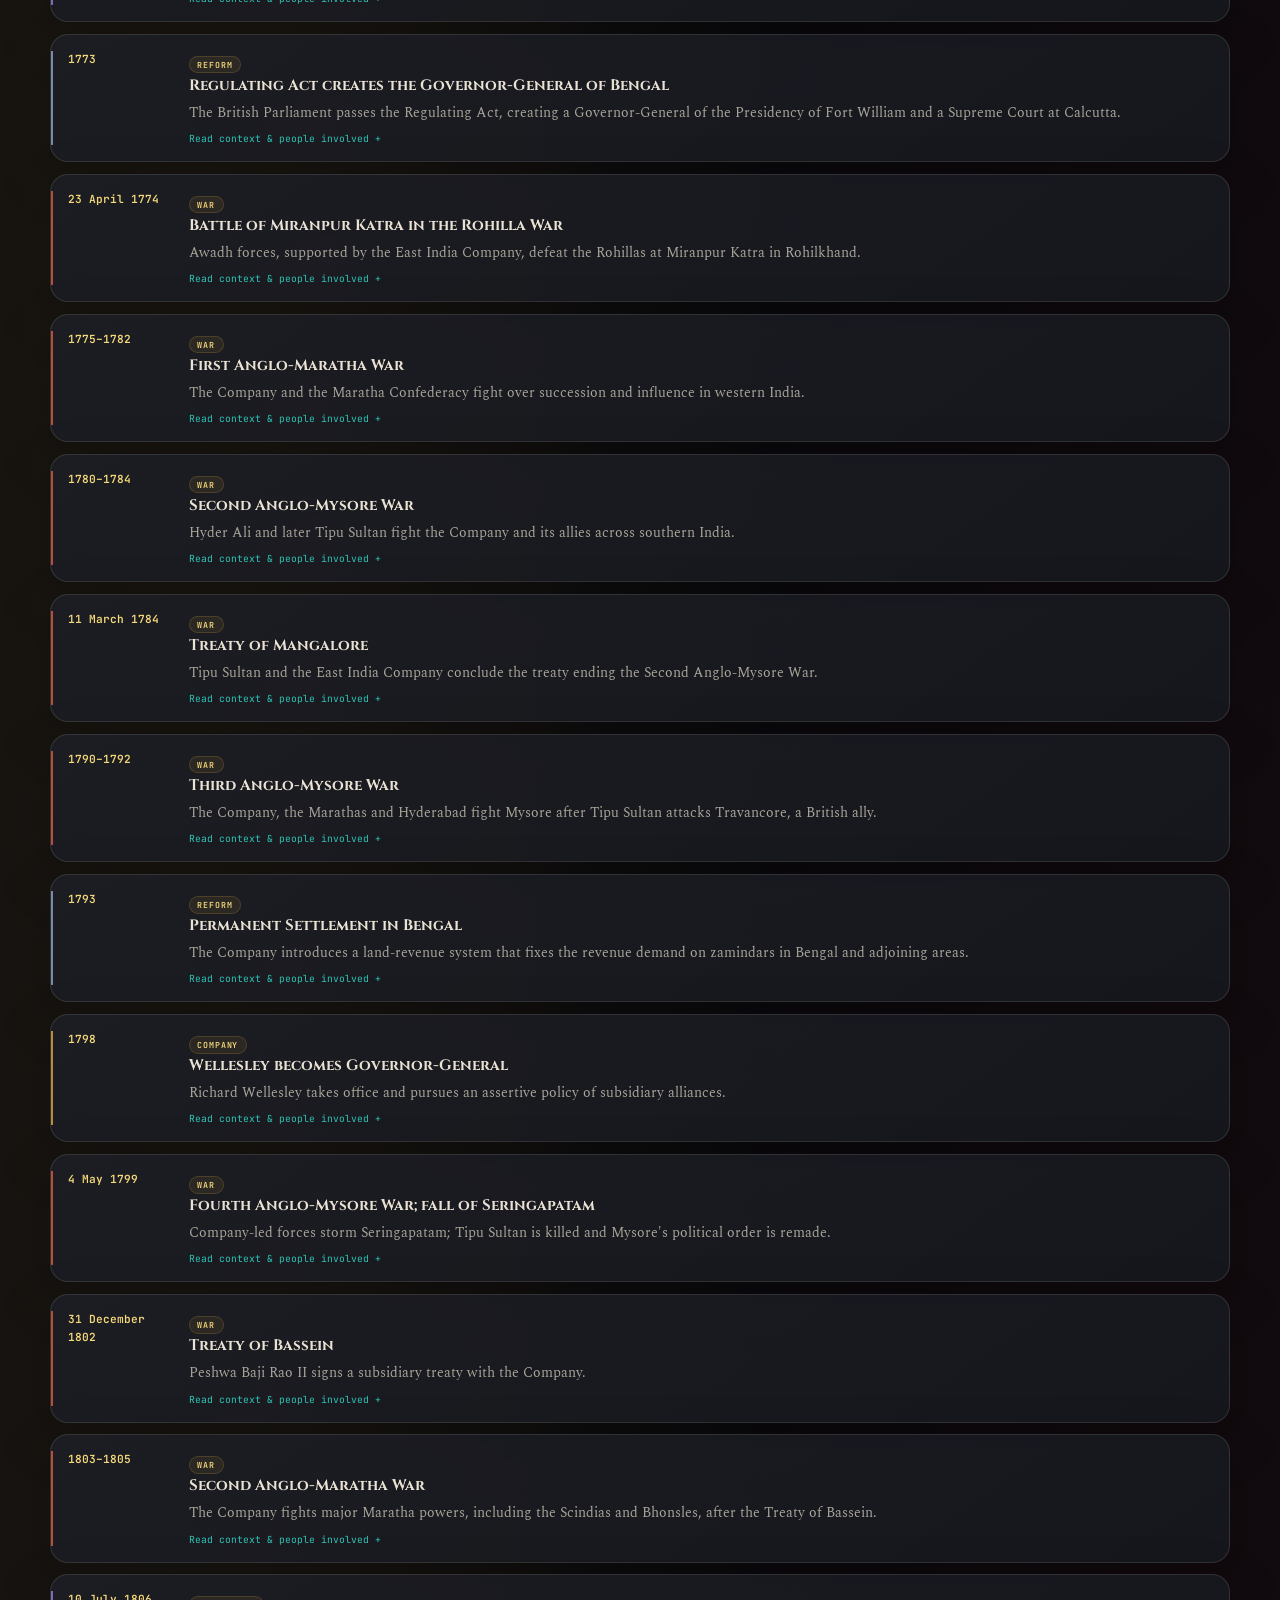
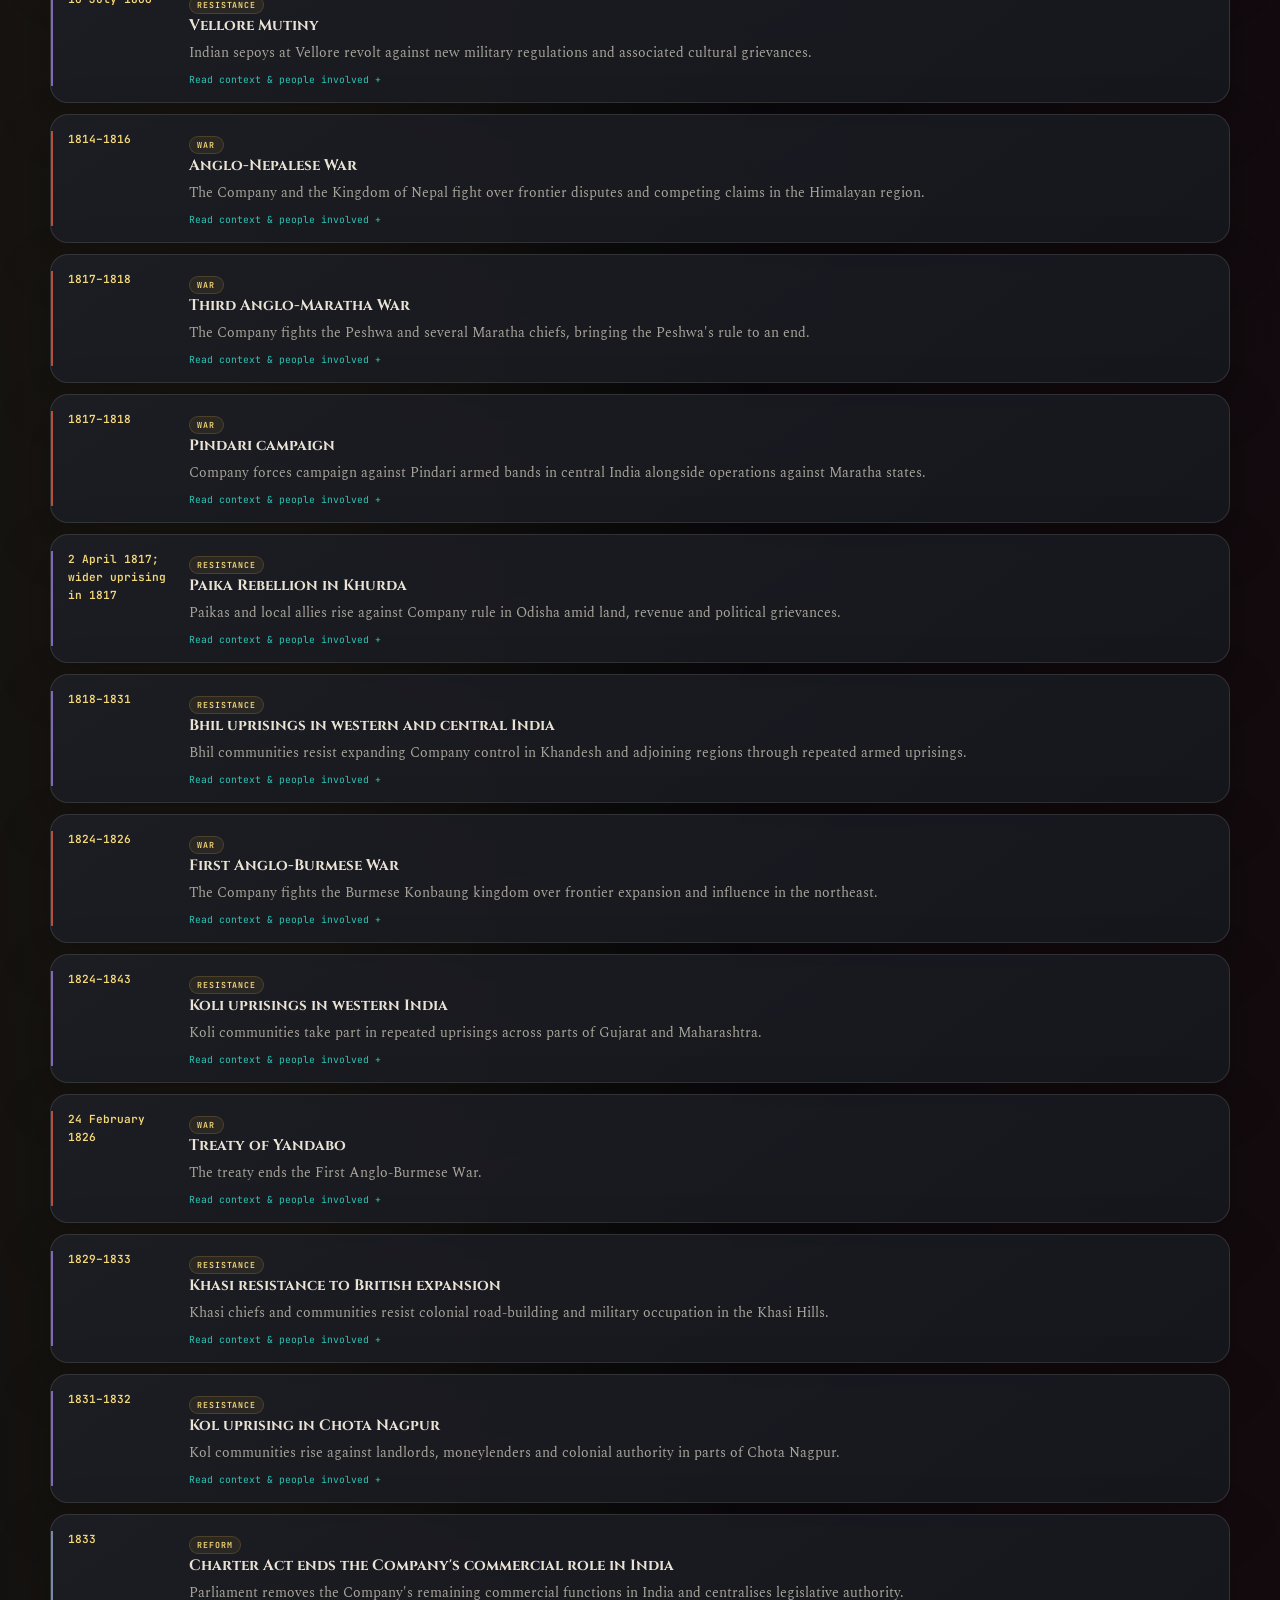
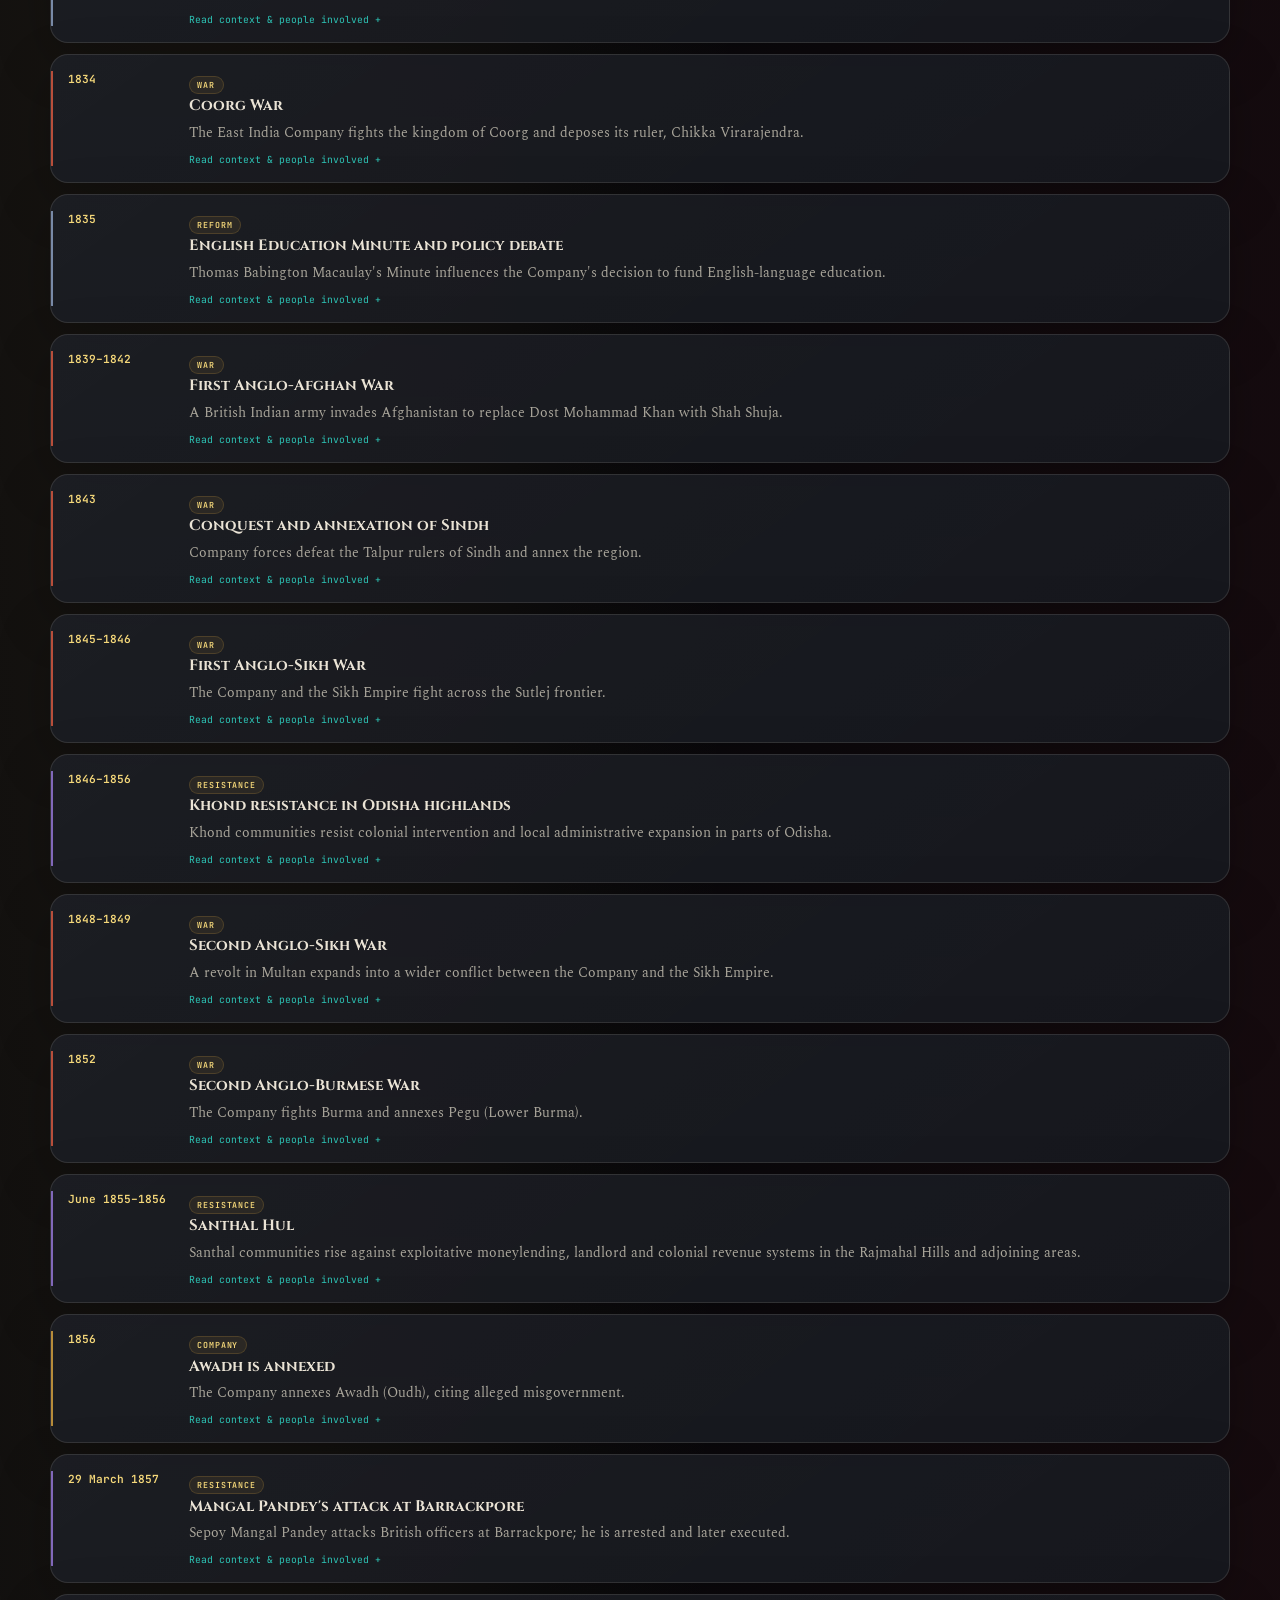
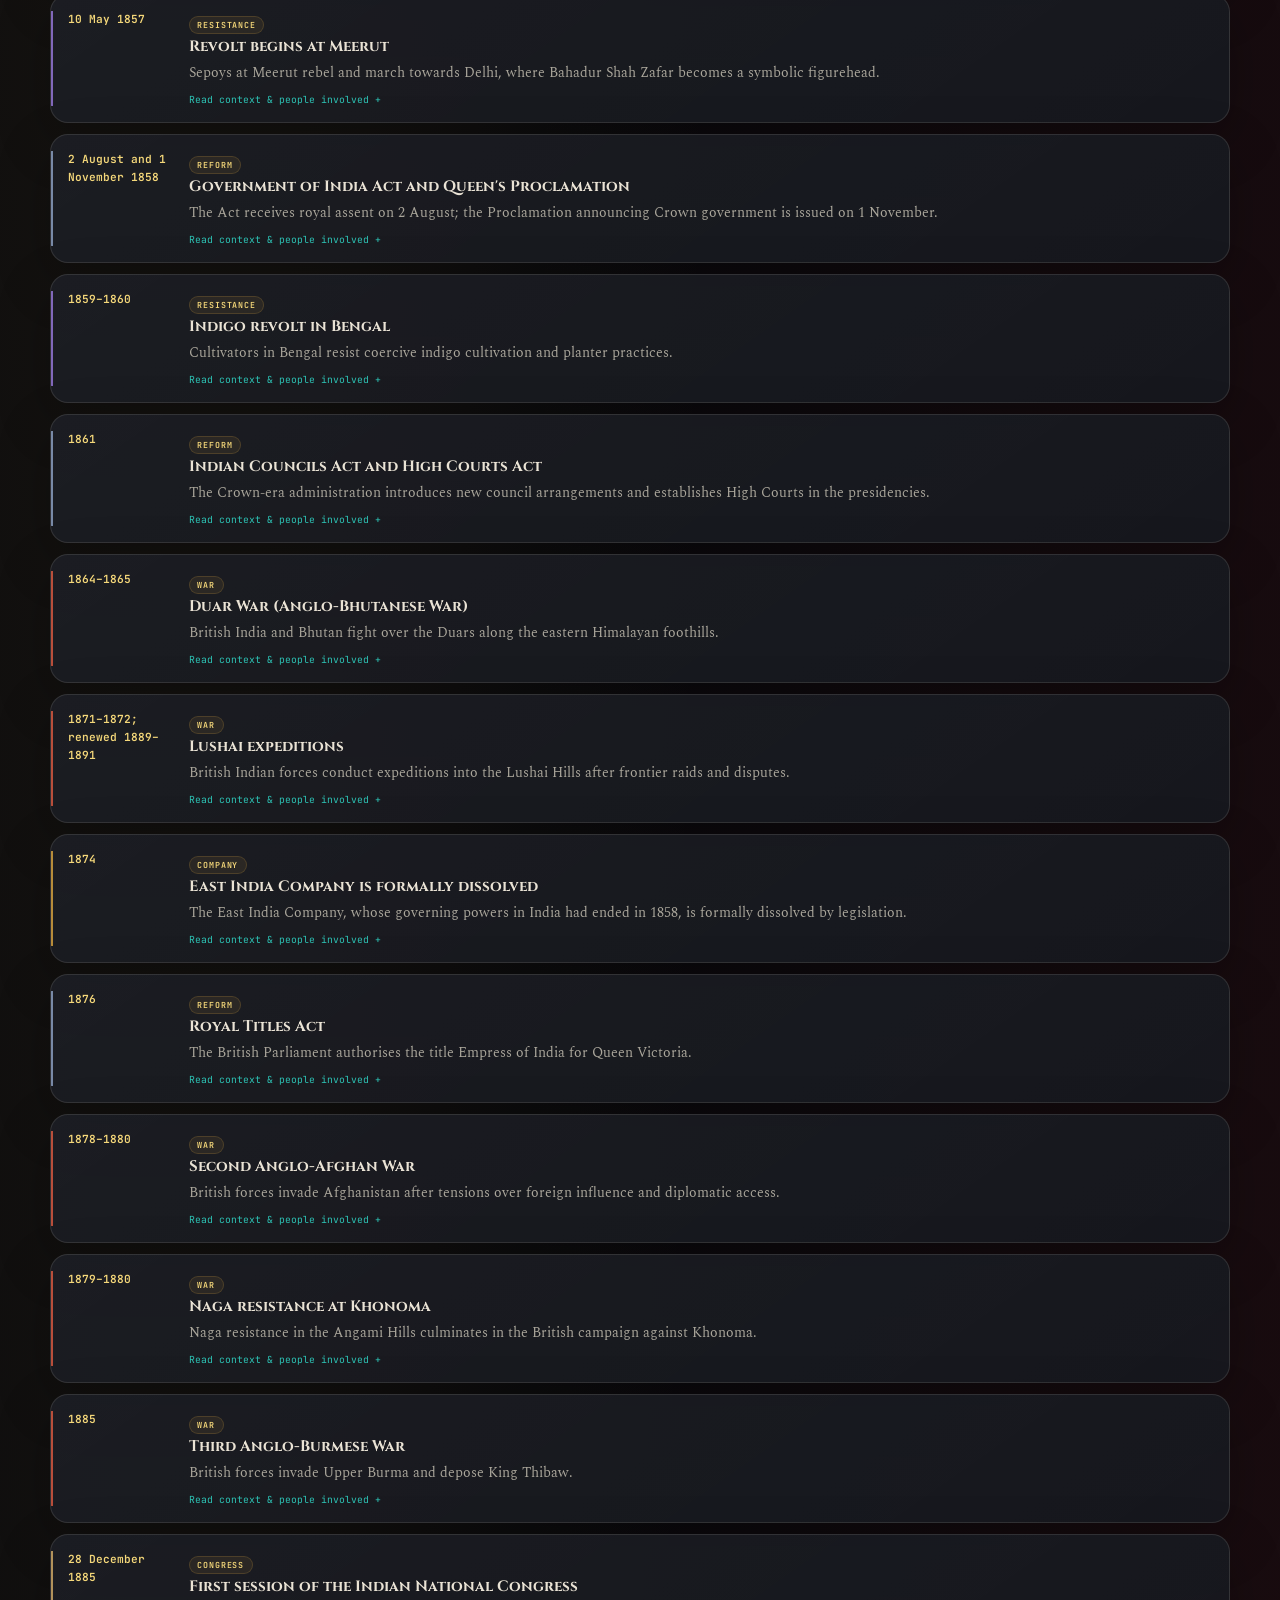
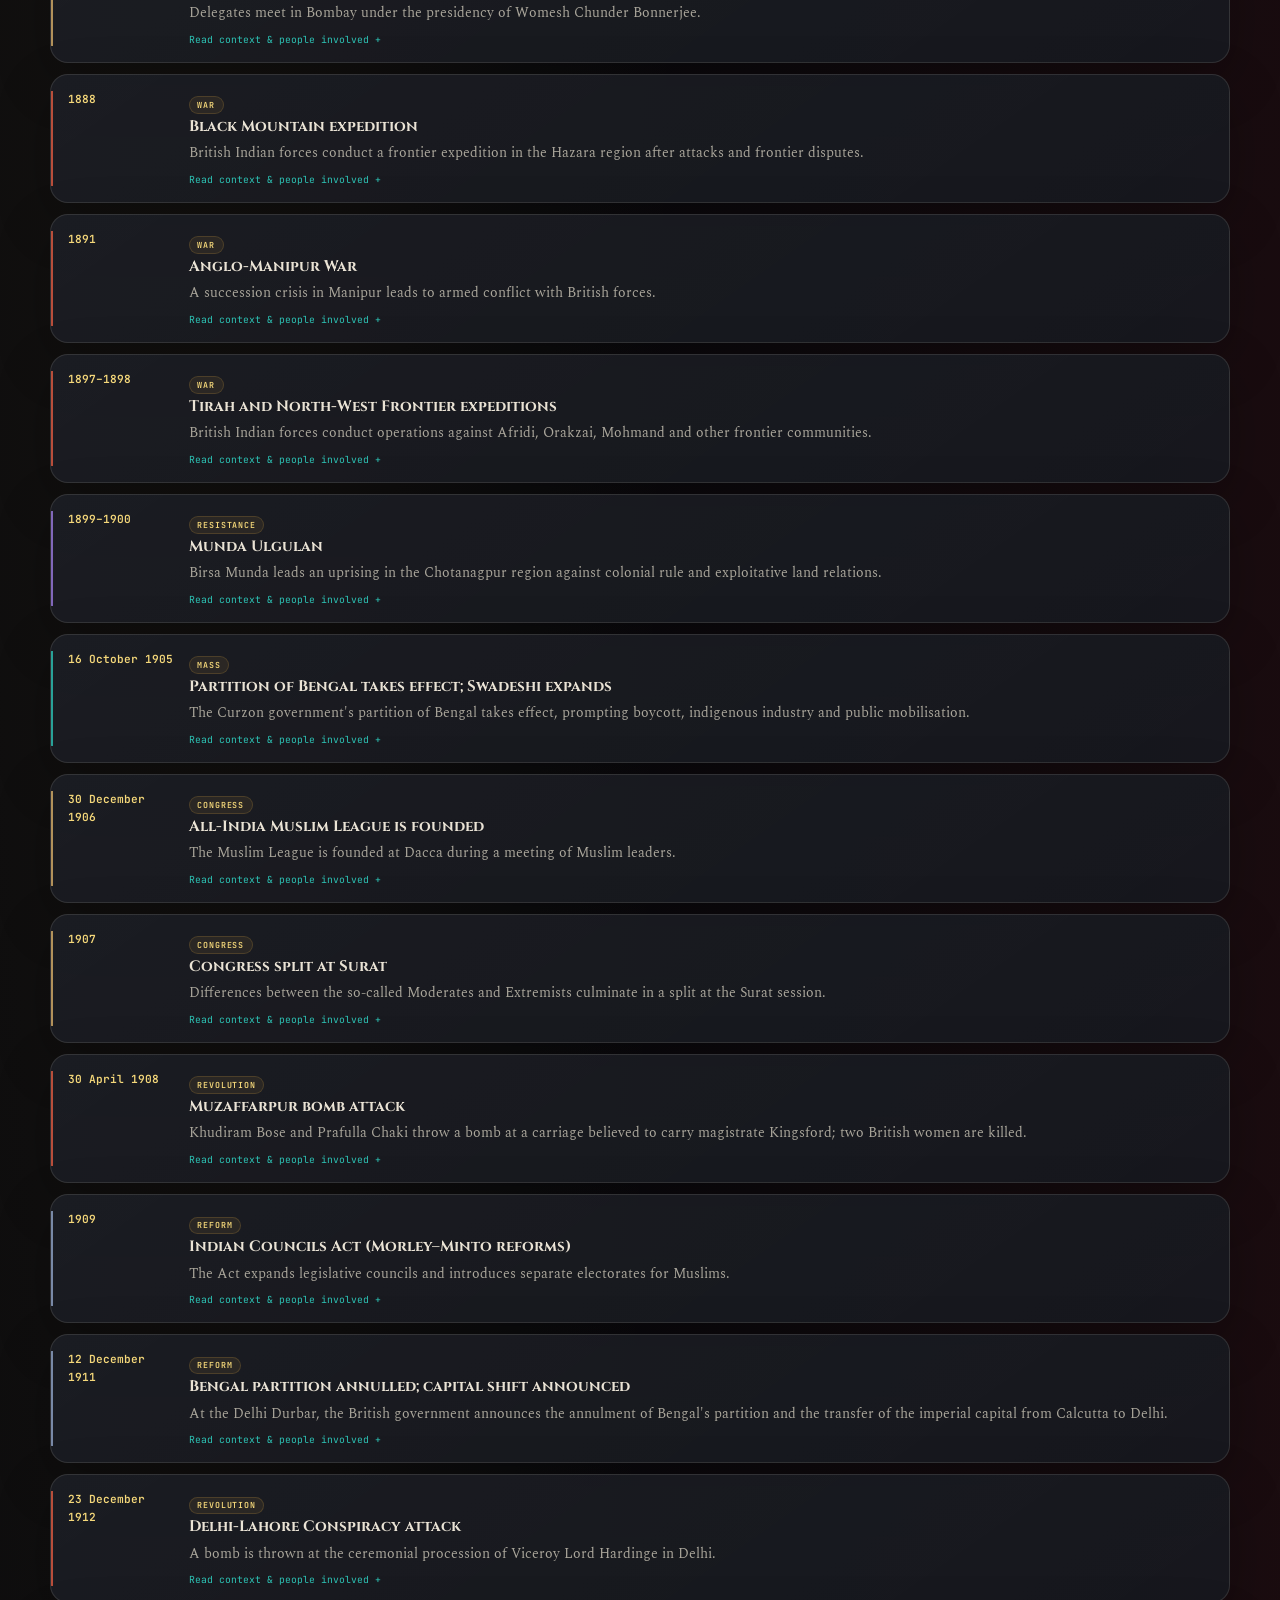
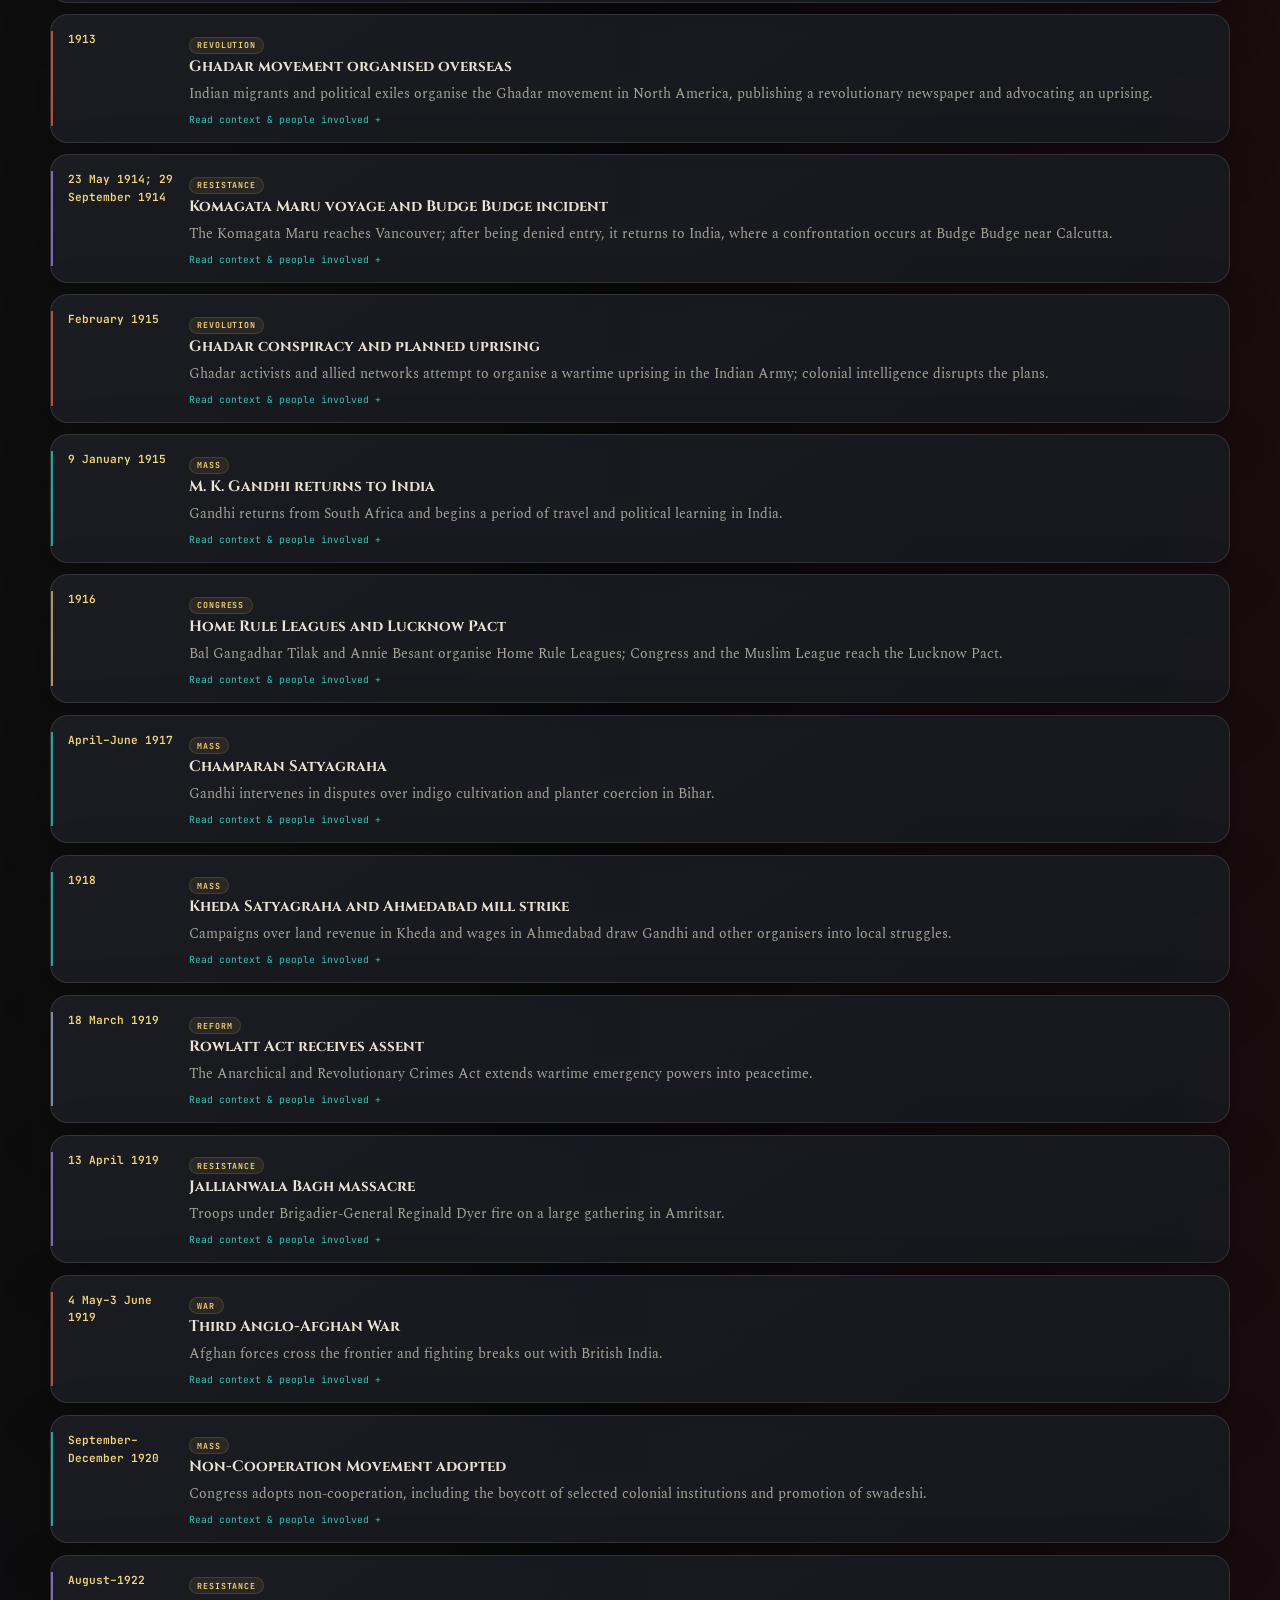
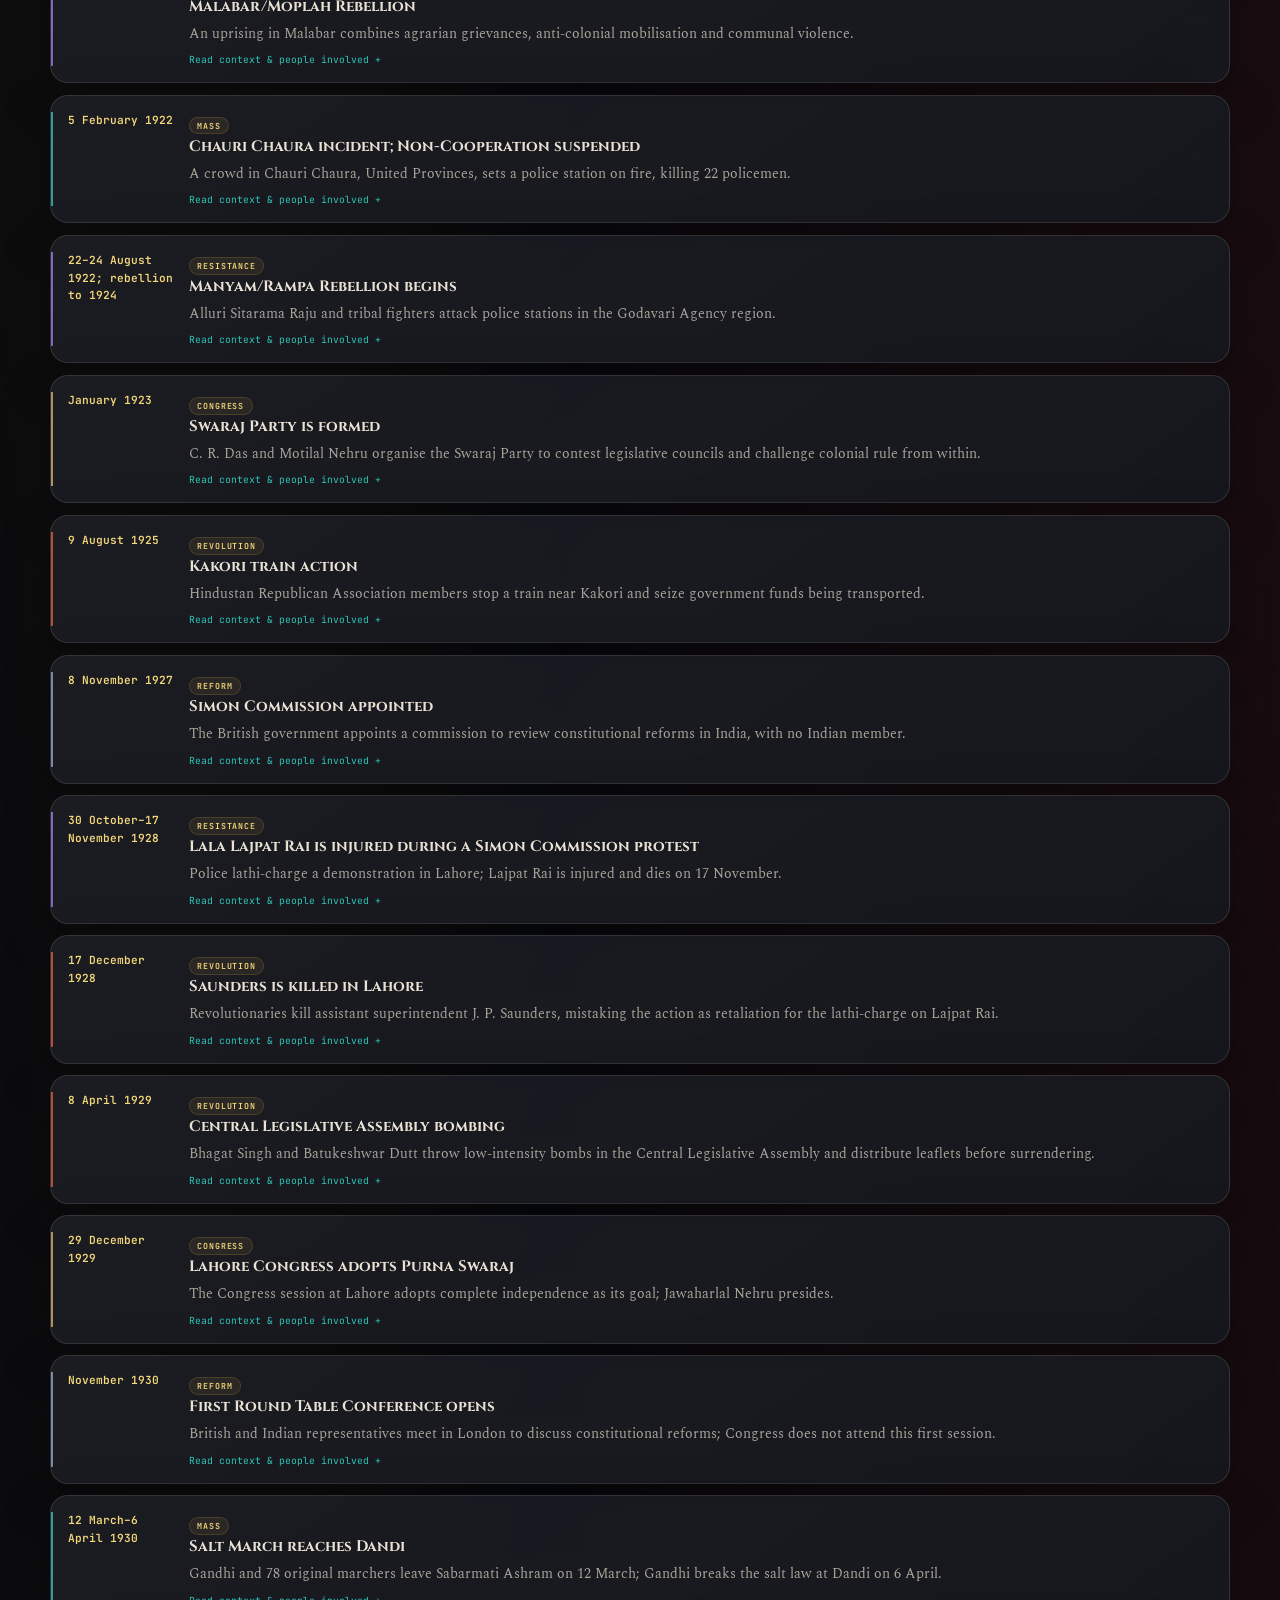
==== commit d188411c: "Expand independence archive and war register" ====
--- a/independence.html
+++ b/independence.html
@@ -17,7 +17,7 @@
 <header class="ar-top">
 <a class="ar-brand" href="index.html">Bhārat Itihās<small>Living Chronicle · 1600–1947</small></a>
 <nav class="ar-nav" aria-label="Archive navigation">
-<a href="index.html">← Main chronicle</a><a href="independence.html" aria-current="page">Independence</a><a href="revolutionaries.html">Revolutionaries</a>
+<a href="index.html">← Main chronicle</a><a href="independence.html" aria-current="page">Independence</a><a href="#wars">Wars</a><a href="revolutionaries.html">Revolutionaries</a>
 </nav>
 </header>
 <main>
@@ -26,7 +26,7 @@
 <h1>The long road to <em>freedom</em></h1>
 <p class="ar-lede">A guided, dated record from the East India Company's charter in 1600 to the transfer of power in 1947—covering expansion, wars, resistance, reform, mass movements and the people who shaped them.</p>
 <div class="ar-stats"><span class="ar-stat"><strong>1600–1947</strong> coverage</span><span class="ar-stat"><strong id="statEvents">—</strong> milestones</span><span class="ar-stat"><strong id="statAdmins">—</strong> administrators</span><span class="ar-stat"><strong>1947</strong> independence</span></div>
-<div class="ar-hero-actions"><a class="ar-btn primary" href="#timeline">Explore the timeline ↓</a><a class="ar-btn" href="revolutionaries.html">Meet revolutionaries →</a></div>
+<div class="ar-hero-actions"><a class="ar-btn primary" href="#timeline">Explore the timeline ↓</a><a class="ar-btn" href="#wars">Wars & campaigns</a><a class="ar-btn" href="revolutionaries.html">Meet revolutionaries →</a></div>
 </section>
 <section class="ar-card ar-intro" aria-label="A note on the dates">
 <div><h2>From trading company to colonial state</h2><p>The English East India Company received its charter on <strong>31 December 1600</strong>. Its first major contacts with Mughal India followed in the early 17th century. Military victories and revenue rights made it a territorial power; after the uprising of 1857, Parliament transferred the administration to the Crown in 1858.</p><p>India became an independent Dominion on <strong>15 August 1947</strong>. Partition accompanied the transfer, and the new boundary awards were published on 17 August.</p></div>
@@ -51,6 +51,12 @@
 <div class="ar-event-list" id="eventsList" aria-live="polite" aria-busy="true"><div class="ar-card ar-empty">Loading the chronology…</div></div>
 <div class="ar-load" id="loadMoreWrap" hidden><button class="ar-btn" id="loadMoreBtn" type="button">Load more events</button></div>
 </section>
+
+<section class="ar-section" id="wars">
+<div class="ar-section-head"><div><div class="ar-kicker">02 / The battlefield register</div><h2>Wars, battles & armed resistance</h2><p>Explore interstate wars, Company campaigns, frontier expeditions and major armed uprisings. Filter by conflict type and region.</p></div><span class="ar-count" id="warCount" aria-live="polite"></span></div>
+<div class="ar-card ar-controls"><div class="ar-filter-row" style="grid-template-columns:minmax(180px,1fr) minmax(170px,.72fr) minmax(180px,.72fr)"><input class="ar-input" id="warSearch" type="search" placeholder="Search a war, battle, place or commander…" aria-label="Search wars and campaigns"><select class="ar-select" id="warType" aria-label="Filter by conflict type"><option value="all">All conflict types</option></select><select class="ar-select" id="warRegion" aria-label="Filter by region"><option value="all">All regions</option></select></div><p class="ar-note" style="margin-top:.75rem">The register distinguishes wars from battles, expeditions, rebellions and planned revolutionary actions. Several frontier and regional conflicts were sequences of separate episodes rather than one continuous war.</p></div>
+<div class="ar-war-list" id="warsList" aria-live="polite" aria-busy="true"><div class="ar-card ar-empty">Loading the war register…</div></div>
+</section>
 <section class="ar-section" id="administrators">
 <div class="ar-section-head"><div><div class="ar-kicker">02 / The offices of power</div><h2>Governors-General, Viceroys & successors</h2><p>Company-era Bengal governors, Governors-General, acting office-holders, Viceroys and Dominion Governors-General.</p></div></div>
 <div class="ar-card ar-controls">
@@ -61,6 +67,7 @@
 <p class="ar-note" style="margin-top:.8rem">Terms are shown by year except where the 1947 transfer calls for exact dates. Acting office-holders are labelled. The list covers the central offices named above; provincial governors and Secretaries of State for India were separate offices.</p>
 </div>
 </section>
+<section class="ar-section" id="india-office"><div class="ar-section-head"><div><div class="ar-kicker">04 / London and the India Office</div><h2>Secretaries of State for India</h2><p>The British Cabinet office created in 1858 and held until the 1947 transfer of power.</p></div></div><div class="ar-card ar-sources"><details><summary>Show the Secretary of State directory</summary><div class="ar-admin-list" id="secretaryList"><div class="ar-empty">Loading the India Office directory…</div></div></details></div></section>
 <section class="ar-section">
 <div class="ar-section-head"><div><div class="ar-kicker">03 / How the office changed</div><h2>One title, several constitutional eras</h2></div></div>
 <div class="ar-roles">
--- a/assets/css/archive.css
+++ b/assets/css/archive.css
@@ -1,3 +1,5 @@
 :root{--ar-bg:#08090d;--ar-panel:rgba(20,22,29,.88);--ar-panel2:#12151c;--ar-gold:#dfa840;--ar-gold-soft:#f5d87a;--ar-red:#e05c42;--ar-teal:#2ec4b6;--ar-text:#eae3d5;--ar-muted:#aaa69b;--ar-line:rgba(234,227,213,.12);--ar-mono:'JetBrains Mono',monospace;--ar-serif:'Spectral',Georgia,serif;--ar-display:'Cinzel',Georgia,serif}
 *{box-sizing:border-box}html{scroll-behavior:smooth}body.archive-page{margin:0;background:radial-gradient(ellipse at 15% -5%,rgba(223,168,64,.13),transparent 40%),radial-gradient(ellipse at 100% 35%,rgba(139,32,32,.14),transparent 42%),var(--ar-bg);color:var(--ar-text);font-family:var(--ar-serif);min-height:100vh}
 a{color:var(--ar-gold-soft);text-decoration:none}a:hover{text-decoration:underline}button,input,select{font:inherit}.ar-shell{width:min(1180px,calc(100% - 36px));margin:auto}.ar-top{display:flex;align-items:center;justify-content:space-between;gap:1rem;padding:1rem 0;border-bottom:1px solid var(--ar-line)}.ar-brand{font:700 1rem var(--ar-display);letter-spacing:.04em;color:var(--ar-text)}.ar-brand small{display:block;color:var(--ar-gold);font:600 .58rem var(--ar-mono);letter-spacing:.18em;text-transform:uppercase;margin-top:.15rem}.ar-nav{display:flex;gap:.55rem;flex-wrap:wrap;justify-content:flex-end}.ar-nav a,.ar-btn,.ar-chip{display:inline-flex;align-items:center;justify-content:center;gap:.4rem;border:1px solid var(--ar-line);border-radius:999px;padding:.48rem .85rem;background:rgba(255,255,255,.025);color:var(--ar-text);font:600 .67rem var(--ar-mono);letter-spacing:.03em;transition:background .2s,border-color .2s,transform .2s}.ar-nav a:hover,.ar-btn:hover,.ar-chip:hover{border-color:rgba(223,168,64,.55);background:rgba(223,168,64,.08);text-decoration:none;transform:translateY(-1px)}.ar-nav a[aria-current=page]{border-color:rgba(223,168,64,.75);color:var(--ar-gold-soft);background:rgba(223,168,64,.1)}.ar-hero{padding:clamp(3rem,7vw,6.6rem) 0 2.3rem;text-align:center}.ar-eyebrow{display:inline-flex;align-items:center;gap:.6rem;color:var(--ar-gold);font:600 .65rem var(--ar-mono);text-transform:uppercase;letter-spacing:.22em}.ar-eyebrow:before,.ar-eyebrow:after{content:"";height:1px;width:26px;background:linear-gradient(90deg,transparent,var(--ar-gold))}.ar-eyebrow:after{transform:rotate(180deg)}.ar-hero h1{margin:.9rem auto .75rem;max-width:900px;font:700 clamp(2rem,5.4vw,4.3rem)/1.08 var(--ar-display);letter-spacing:-.025em}.ar-hero h1 em{font:600 italic 1.02em 'Cormorant Garamond',Georgia,serif;color:var(--ar-gold-soft)}.ar-lede{max-width:850px;margin:0 auto;color:var(--ar-muted);font-size:1.05rem;line-height:1.75}.ar-stats{display:flex;gap:.6rem;justify-content:center;flex-wrap:wrap;margin:1.5rem 0}.ar-stat{padding:.55rem .85rem;border:1px solid var(--ar-line);border-radius:999px;background:rgba(255,255,255,.025);color:var(--ar-muted);font:.62rem var(--ar-mono)}.ar-stat strong{color:var(--ar-gold-soft);font-size:.82rem;margin-right:.25rem}.ar-card{border:1px solid var(--ar-line);border-radius:18px;background:linear-gradient(145deg,rgba(255,255,255,.035),rgba(255,255,255,.012)),var(--ar-panel);box-shadow:0 18px 55px rgba(0,0,0,.24)}.ar-section{margin:1.25rem auto 2rem}.ar-section-head{display:flex;align-items:flex-end;justify-content:space-between;gap:1rem;margin-bottom:1rem}.ar-kicker{color:var(--ar-gold);font:600 .61rem var(--ar-mono);letter-spacing:.19em;text-transform:uppercase}.ar-section h2{margin:.25rem 0;font:700 clamp(1.25rem,2.4vw,2rem) var(--ar-display)}.ar-section-head p{margin:.25rem 0 0;color:var(--ar-muted);font-size:.87rem;line-height:1.6}.ar-intro{display:grid;grid-template-columns:1.1fr .9fr;gap:1rem;padding:1.15rem}.ar-intro h2{font:700 1.1rem var(--ar-display);margin:0 0 .45rem;color:var(--ar-gold-soft)}.ar-intro p{margin:.3rem 0;color:var(--ar-muted);font-size:.9rem;line-height:1.7}.ar-intro strong{color:var(--ar-text)}.ar-fact{padding:.9rem;border:1px solid rgba(223,168,64,.22);border-radius:12px;background:rgba(223,168,64,.045)}.ar-controls{padding:1.1rem}.ar-slider-head{display:flex;justify-content:space-between;align-items:center;gap:1rem;margin-bottom:.45rem}.ar-year{font:700 1.6rem var(--ar-display);color:var(--ar-gold-soft);font-variant-numeric:tabular-nums}.ar-small{color:var(--ar-muted);font:.64rem var(--ar-mono)}.ar-range{width:100%;accent-color:var(--ar-gold);cursor:grab;margin:.65rem 0 .15rem}.ar-range:active{cursor:grabbing}.ar-range:focus-visible,.ar-input:focus-visible,.ar-select:focus-visible,.ar-btn:focus-visible,.ar-chip:focus-visible{outline:2px solid var(--ar-gold-soft);outline-offset:3px}.ar-milestones{display:flex;justify-content:space-between;gap:.35rem;flex-wrap:wrap;margin:.55rem 0 .8rem}.ar-milestones button{background:none;border:0;color:var(--ar-muted);font:.58rem var(--ar-mono);cursor:pointer;padding:.3rem .1rem}.ar-milestones button:hover{color:var(--ar-gold-soft)}.ar-filter-row{display:grid;grid-template-columns:minmax(180px,1fr) minmax(190px,.75fr) auto;gap:.65rem;align-items:center;margin-top:.6rem}.ar-input,.ar-select{width:100%;min-width:0;background:#0e1117;color:var(--ar-text);border:1px solid var(--ar-line);border-radius:9px;padding:.72rem .8rem;font:.7rem var(--ar-mono)}.ar-input::placeholder{color:#777b83}.ar-event-list{display:grid;gap:.7rem}.ar-event{display:grid;grid-template-columns:105px minmax(0,1fr);gap:1rem;padding:1rem 1.05rem;position:relative;overflow:hidden}.ar-event:before{content:"";position:absolute;left:0;top:1rem;bottom:1rem;width:2px;background:var(--event-accent,var(--ar-gold));opacity:.8}.ar-event-date{font:600 .7rem/1.6 var(--ar-mono);color:var(--ar-gold-soft);font-variant-numeric:tabular-nums}.ar-event-main{min-width:0}.ar-event h3{margin:0 0 .35rem;font:700 .94rem/1.4 var(--ar-display)}.ar-event p{margin:0;color:var(--ar-muted);font-size:.86rem;line-height:1.65}.ar-event details{margin-top:.5rem}.ar-event summary{cursor:pointer;list-style:none;color:var(--ar-teal);font:.61rem var(--ar-mono)}.ar-event summary::-webkit-details-marker{display:none}.ar-event summary:after{content:"  +"} .ar-event details[open] summary:after{content:"  −"}.ar-detail{margin-top:.55rem;padding:.7rem .8rem;background:rgba(0,0,0,.18);border-radius:9px;border:1px solid var(--ar-line)}.ar-detail p{color:#d4d0c5}.ar-people{display:flex;flex-wrap:wrap;gap:.35rem;margin:.6rem 0}.ar-person{border:1px solid rgba(46,196,182,.25);color:#a2e8df;border-radius:999px;padding:.22rem .48rem;font:.57rem var(--ar-mono)}.ar-tag{display:inline-block;margin:.1rem .25rem .1rem 0;padding:.18rem .48rem;border-radius:999px;text-transform:uppercase;letter-spacing:.1em;font:600 .52rem var(--ar-mono);background:rgba(223,168,64,.09);color:var(--ar-gold-soft);border:1px solid rgba(223,168,64,.19)}.ar-empty{padding:1.5rem;text-align:center;color:var(--ar-muted);font-size:.9rem}.ar-load{display:flex;justify-content:center;margin:1rem 0}.ar-load .ar-btn{color:var(--ar-gold-soft);padding:.7rem 1.1rem}.ar-admin-tools{display:flex;gap:.5rem;flex-wrap:wrap;margin-bottom:.8rem}.ar-admin-list{display:grid;grid-template-columns:repeat(2,minmax(0,1fr));gap:.55rem}.ar-admin{padding:.75rem .85rem;border:1px solid var(--ar-line);border-radius:11px;background:rgba(255,255,255,.02)}.ar-admin-top{display:flex;align-items:flex-start;justify-content:space-between;gap:.6rem}.ar-admin strong{display:block;font:600 .76rem var(--ar-display)}.ar-admin .term{color:var(--ar-gold-soft);font:.59rem var(--ar-mono);white-space:nowrap}.ar-admin small{display:block;color:var(--ar-teal);font:.54rem var(--ar-mono);margin:.25rem 0;text-transform:uppercase;letter-spacing:.08em}.ar-admin p{margin:.3rem 0 0;color:var(--ar-muted);font-size:.76rem;line-height:1.5}.ar-roles{display:grid;grid-template-columns:repeat(5,minmax(0,1fr));gap:.6rem}.ar-role{padding:.8rem;border:1px solid var(--ar-line);border-radius:12px;background:rgba(255,255,255,.02)}.ar-role strong{display:block;color:var(--ar-gold-soft);font:600 .62rem var(--ar-mono);margin-bottom:.25rem}.ar-role span{display:block;color:var(--ar-muted);font-size:.73rem;line-height:1.45}.ar-sources{padding:1rem 1.15rem}.ar-sources summary{cursor:pointer;color:var(--ar-gold-soft);font:600 .66rem var(--ar-mono)}.ar-source-list{display:grid;grid-template-columns:repeat(2,minmax(0,1fr));gap:.65rem;margin-top:.9rem}.ar-source{padding:.65rem .75rem;border:1px solid var(--ar-line);border-radius:10px;background:rgba(255,255,255,.02)}.ar-source a{font:600 .67rem var(--ar-mono)}.ar-source p{margin:.25rem 0 0;color:var(--ar-muted);font-size:.72rem;line-height:1.45}.ar-foot{padding:2rem 0 3rem;border-top:1px solid var(--ar-line);margin-top:2.5rem;color:var(--ar-muted);font-size:.76rem;display:flex;justify-content:space-between;gap:1rem;flex-wrap:wrap}.ar-back{color:var(--ar-gold-soft)}.ar-note{color:var(--ar-muted);font-size:.76rem;line-height:1.55}.ar-hero-actions{display:flex;justify-content:center;gap:.55rem;flex-wrap:wrap;margin-top:1.4rem}.ar-btn.primary{border-color:rgba(223,168,64,.55);background:linear-gradient(135deg,rgba(223,168,64,.2),rgba(176,104,32,.12));color:var(--ar-gold-soft)}.ar-profile-grid{display:grid;grid-template-columns:repeat(3,minmax(0,1fr));gap:.75rem}.ar-profile{padding:1rem;position:relative;overflow:hidden;min-width:0}.ar-profile:after{content:"";position:absolute;right:-50px;top:-60px;width:130px;height:130px;border-radius:50%;background:radial-gradient(circle,rgba(223,168,64,.12),transparent 68%);pointer-events:none}.ar-profile-head{display:flex;justify-content:space-between;align-items:flex-start;gap:.55rem}.ar-profile h3{font:700 .94rem/1.35 var(--ar-display);margin:0;color:var(--ar-text)}.ar-profile-years{font:.57rem var(--ar-mono);color:var(--ar-gold-soft);white-space:nowrap}.ar-profile-meta{color:var(--ar-teal);font:.56rem var(--ar-mono);margin:.35rem 0 .6rem;line-height:1.6}.ar-profile p{color:var(--ar-muted);font-size:.79rem;line-height:1.6;margin:.25rem 0}.ar-profile details{margin-top:.65rem;border-top:1px solid var(--ar-line);padding-top:.55rem}.ar-profile summary{cursor:pointer;color:var(--ar-gold-soft);font:.6rem var(--ar-mono)}.ar-profile .ar-person{color:#c5eee8}.ar-profile .ar-btn{margin-top:.55rem;font-size:.56rem;padding:.35rem .6rem}.ar-inline-note{margin:1rem 0;padding:.85rem 1rem;border-left:2px solid var(--ar-teal);background:rgba(46,196,182,.045);border-radius:0 10px 10px 0;color:var(--ar-muted);font-size:.76rem;line-height:1.55}.ar-count{font:600 .64rem var(--ar-mono);color:var(--ar-muted)}.ar-page-link{display:inline-block;color:var(--ar-gold-soft);font:.6rem var(--ar-mono)}@media(max-width:900px){.ar-profile-grid{grid-template-columns:repeat(2,minmax(0,1fr))}.ar-roles{grid-template-columns:repeat(3,minmax(0,1fr))}}@media(max-width:680px){.ar-shell{width:min(100% - 22px,1180px)}.ar-top{align-items:flex-start;flex-direction:column}.ar-nav{justify-content:flex-start}.ar-intro{grid-template-columns:1fr}.ar-filter-row{grid-template-columns:1fr}.ar-event{grid-template-columns:1fr;gap:.35rem;padding:.85rem .9rem}.ar-event-date{font-size:.61rem}.ar-admin-list,.ar-source-list{grid-template-columns:1fr}.ar-profile-grid{grid-template-columns:1fr}.ar-roles{grid-template-columns:repeat(2,minmax(0,1fr))}.ar-section-head{align-items:flex-start;flex-direction:column}}@media(prefers-reduced-motion:reduce){*,*:before,*:after{scroll-behavior:auto!important;transition:none!important;animation:none!important}}
+
+.ar-war-list{display:grid;gap:.65rem}.ar-war{padding:1rem 1.05rem;position:relative;overflow:hidden}.ar-war:before{content:"";position:absolute;left:0;top:.9rem;bottom:.9rem;width:2px;background:linear-gradient(180deg,var(--ar-red),var(--ar-gold));opacity:.85}.ar-war-top{display:flex;align-items:center;justify-content:space-between;gap:.6rem;flex-wrap:wrap}.ar-war-period{font:600 .68rem var(--ar-mono);color:var(--ar-gold-soft);font-variant-numeric:tabular-nums}.ar-war h3{margin:.4rem 0 .25rem;font:700 .94rem/1.4 var(--ar-display)}.ar-war-parties{font:600 .58rem/1.6 var(--ar-mono);color:var(--ar-teal);margin:.2rem 0 .35rem}.ar-war p{margin:0;color:var(--ar-muted);font-size:.84rem;line-height:1.6}.ar-war details{margin-top:.55rem}.ar-war summary{cursor:pointer;color:var(--ar-gold-soft);font:.6rem var(--ar-mono);list-style:none}.ar-war summary::-webkit-details-marker{display:none}.ar-war summary:after{content:"  +"}.ar-war details[open] summary:after{content:"  −"}.ar-war .ar-detail{display:grid;gap:.45rem}.ar-war .ar-page-link{margin-top:.65rem}.ar-range{height:18px;touch-action:pan-x}.ar-range::-webkit-slider-thumb{width:19px;height:19px;border-radius:50%;background:var(--ar-gold-soft);border:3px solid var(--ar-bg);box-shadow:0 0 0 1px var(--ar-gold),0 0 17px rgba(223,168,64,.3);-webkit-appearance:none}.ar-range::-moz-range-thumb{width:16px;height:16px;border-radius:50%;background:var(--ar-gold-soft);border:3px solid var(--ar-bg);box-shadow:0 0 0 1px var(--ar-gold),0 0 17px rgba(223,168,64,.3)}
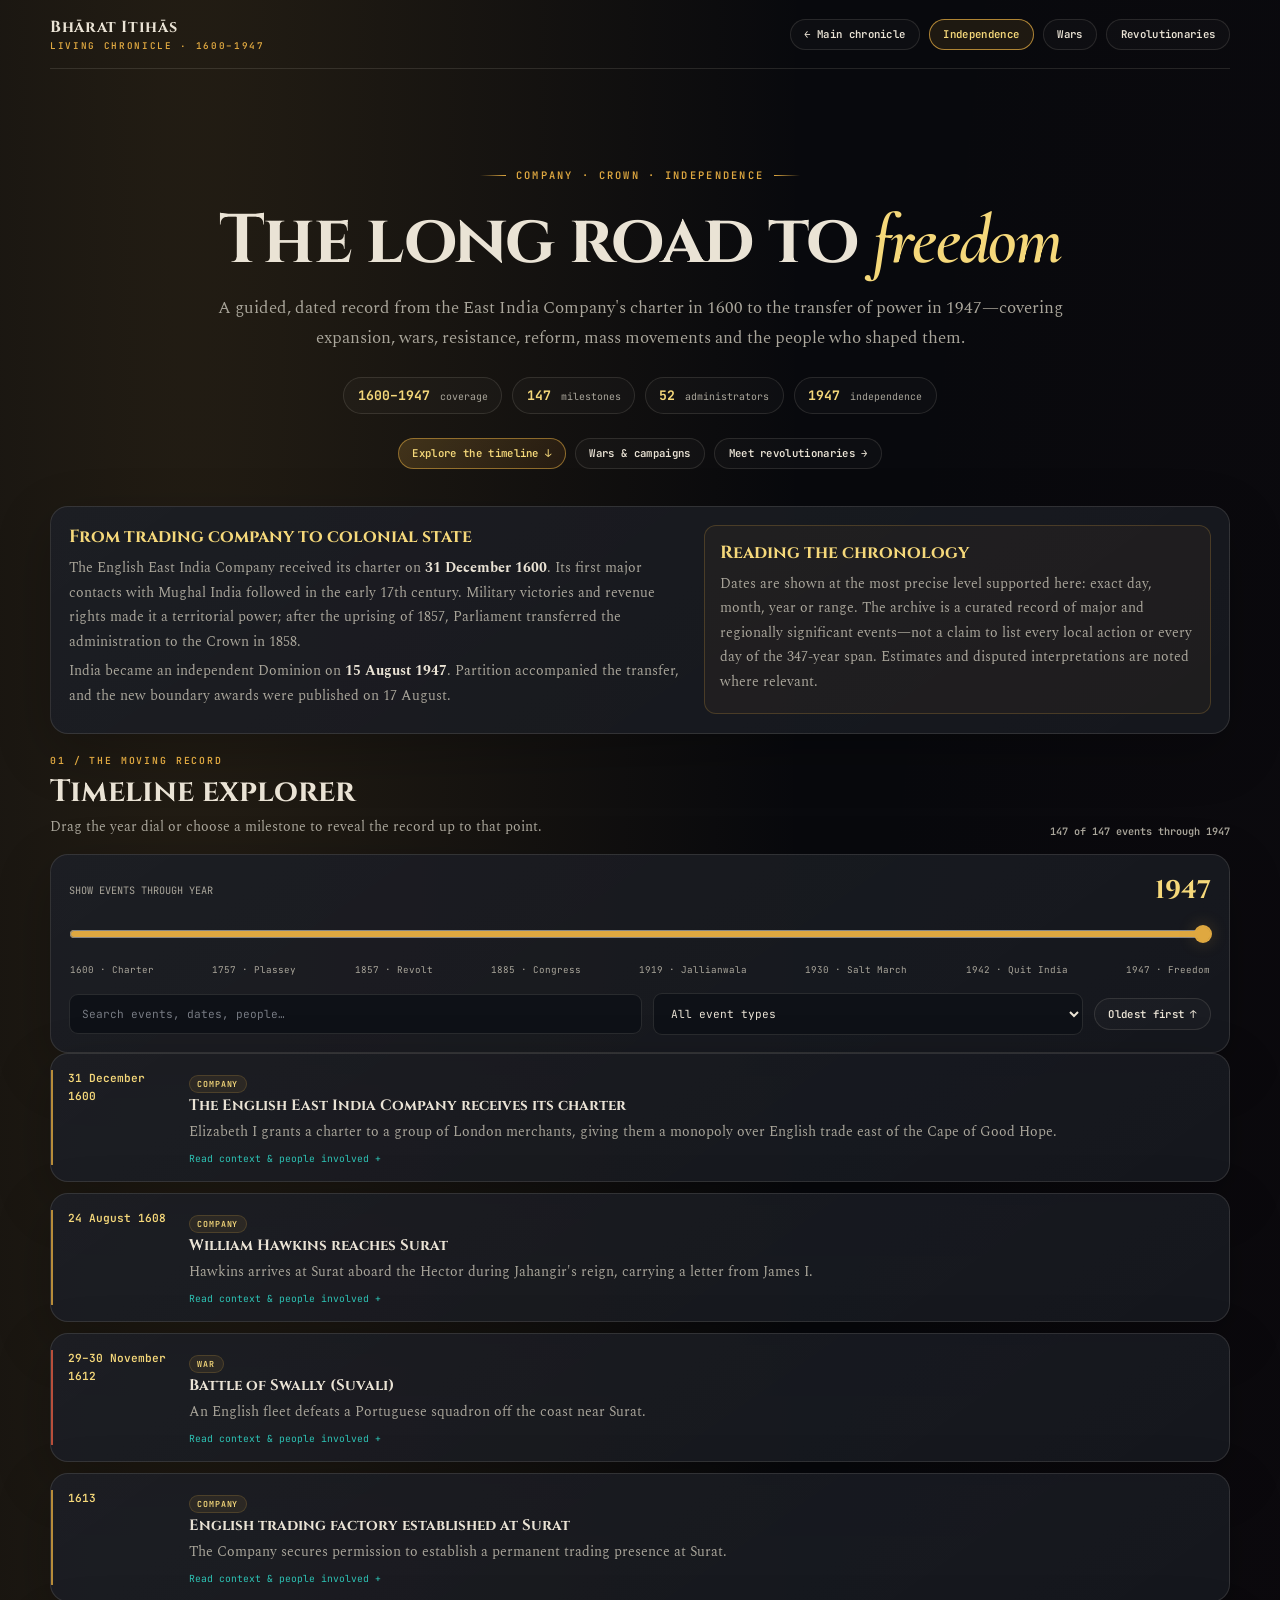
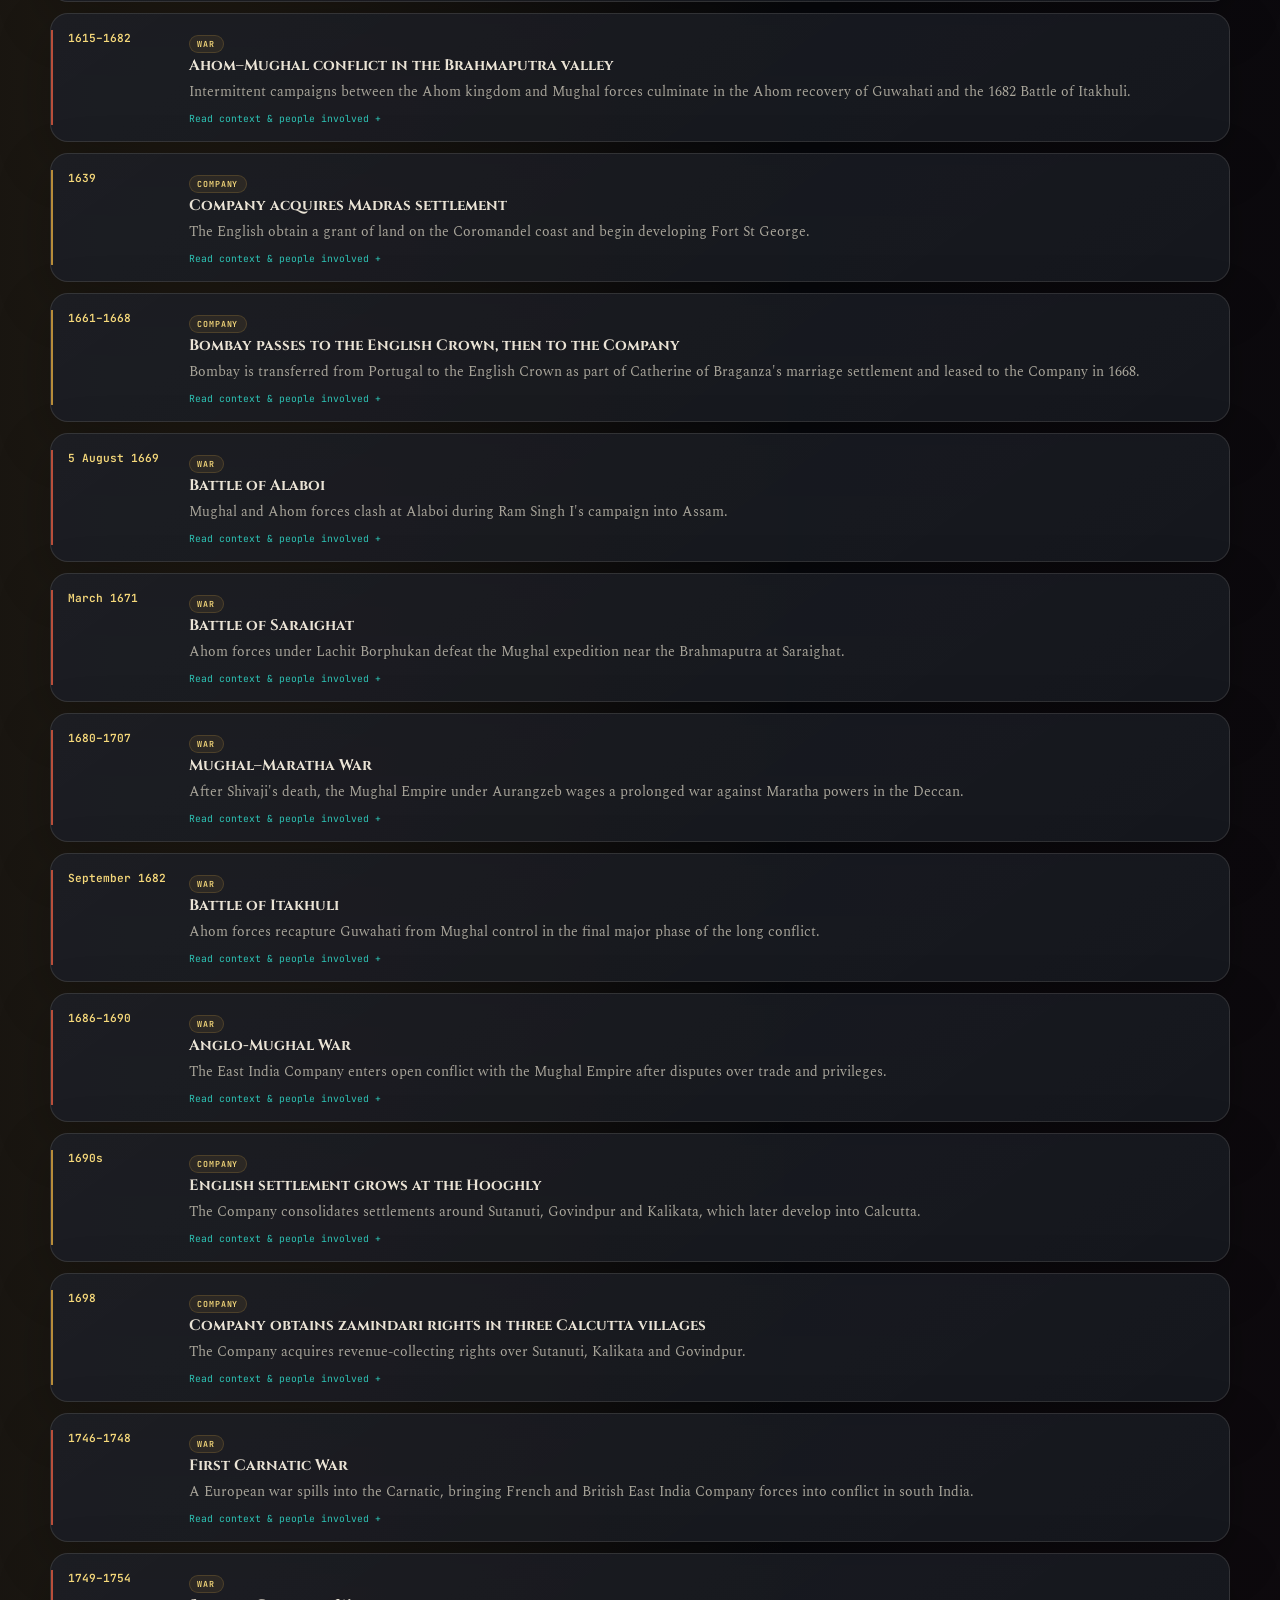
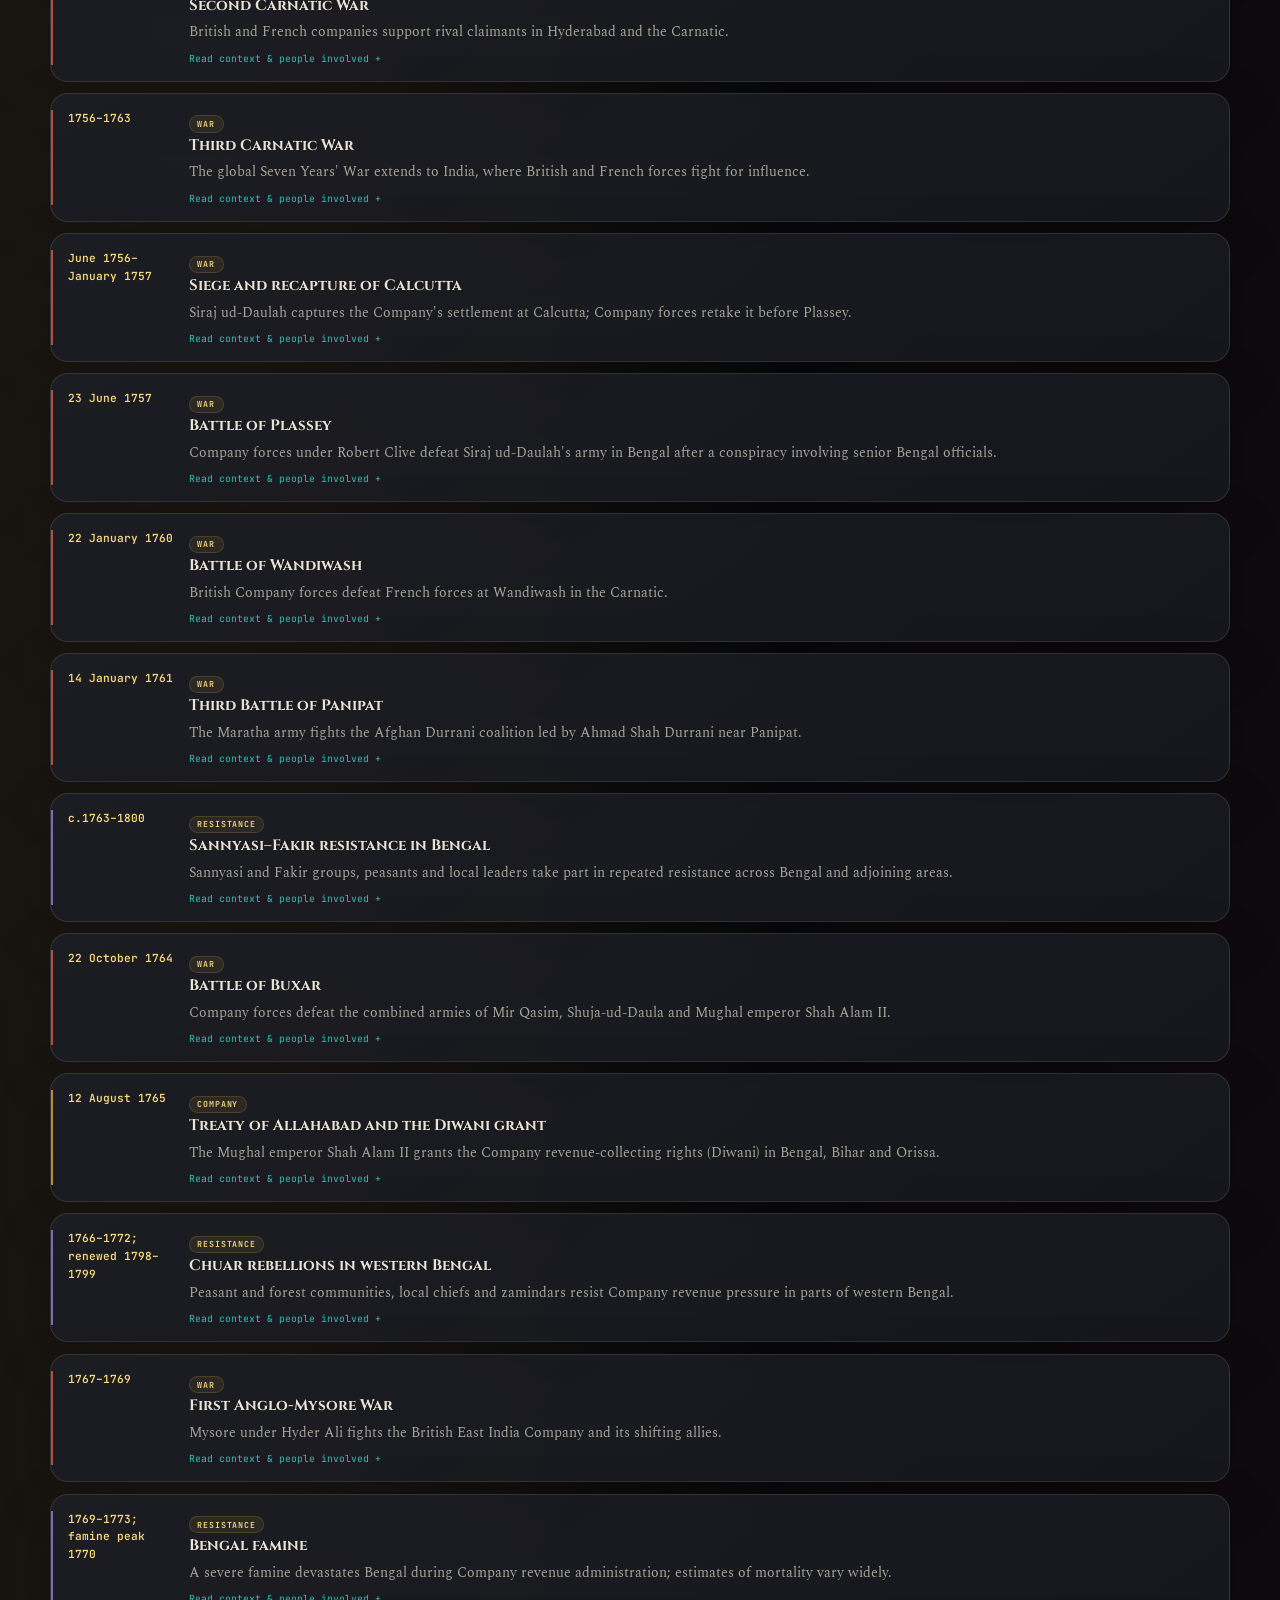
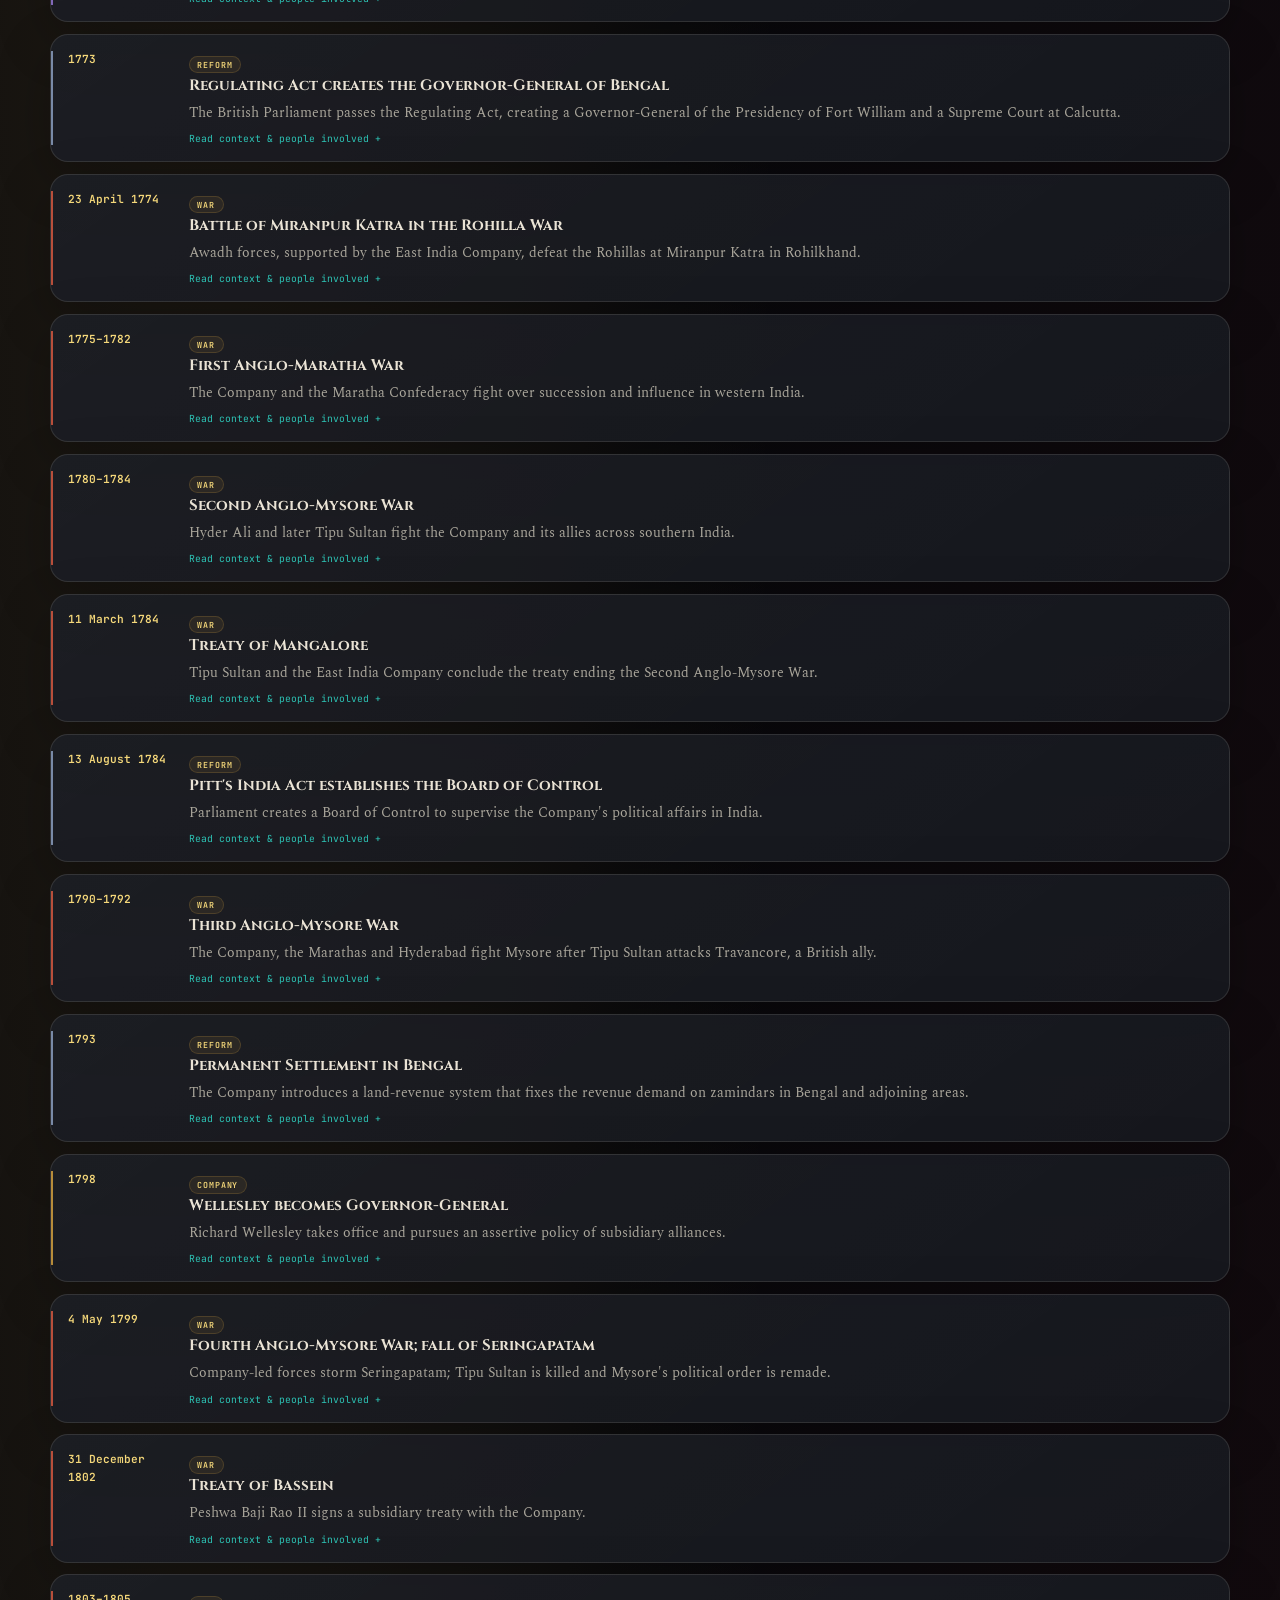
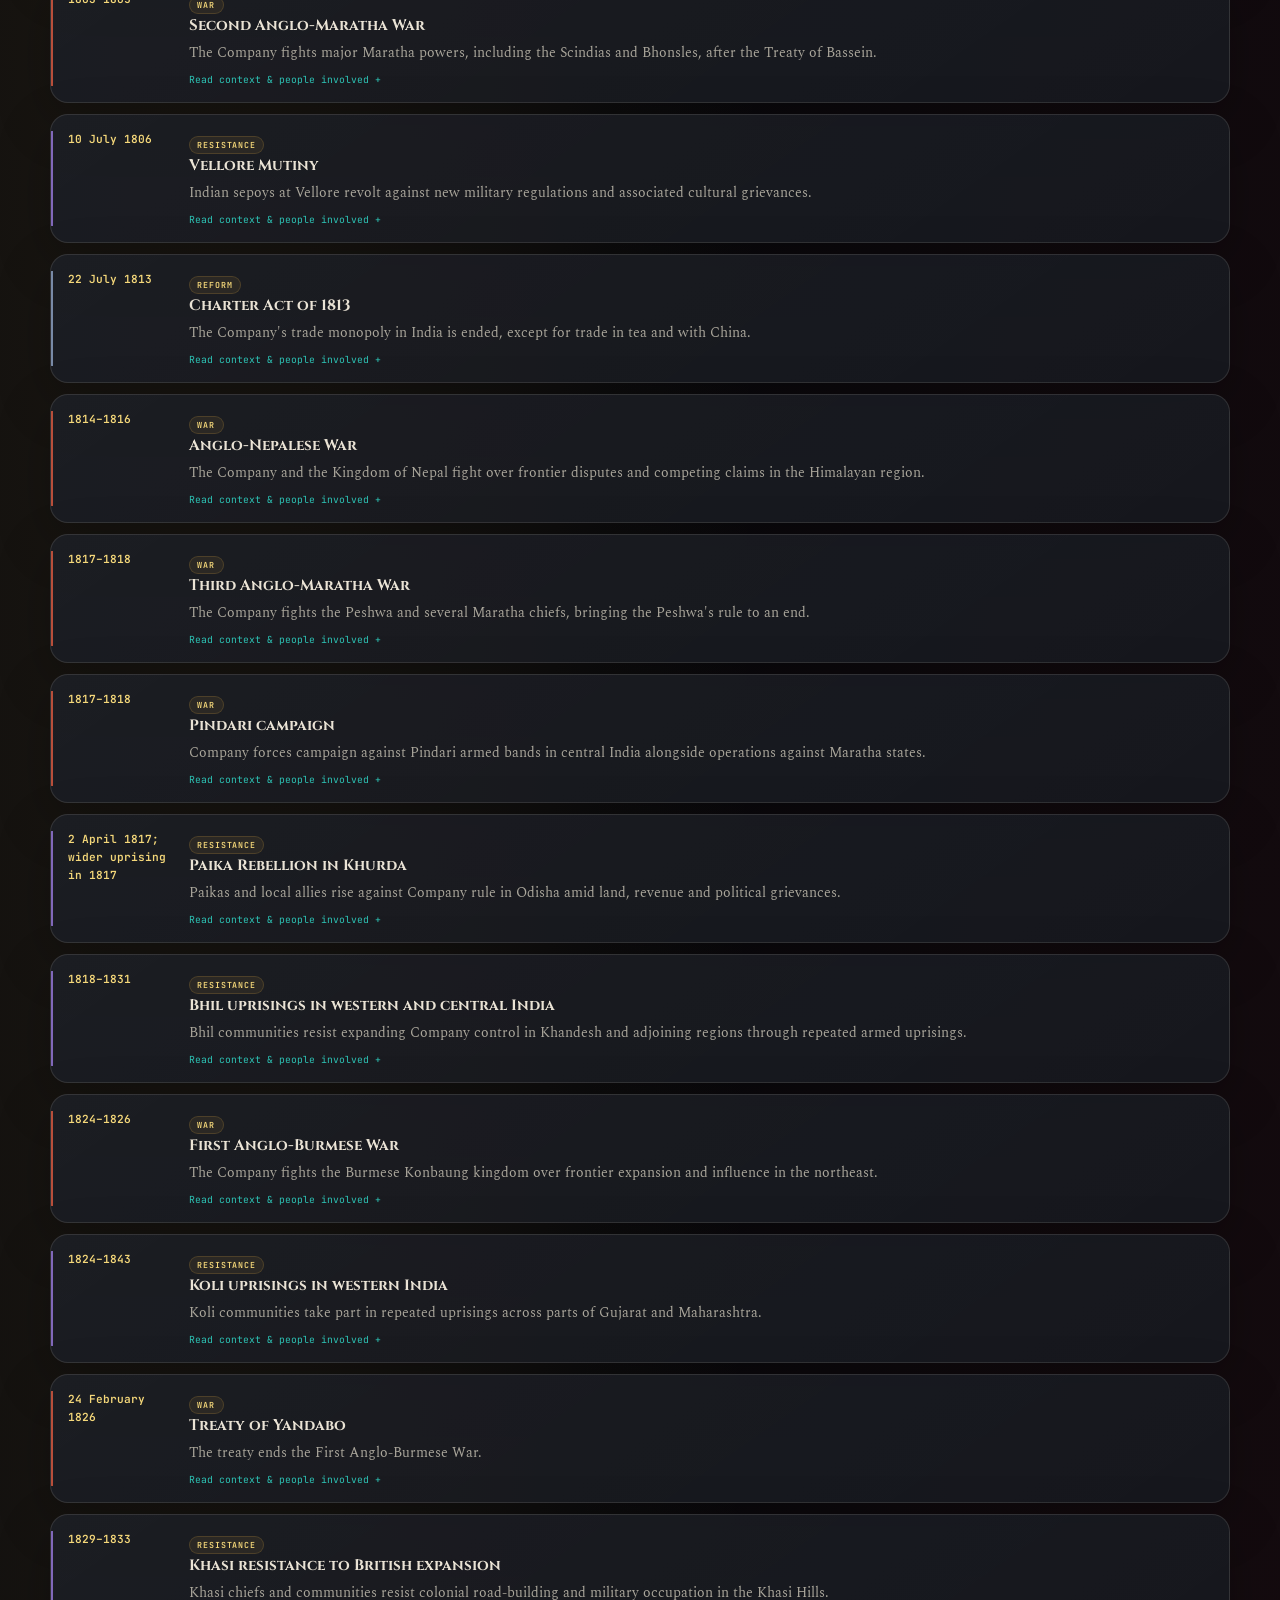
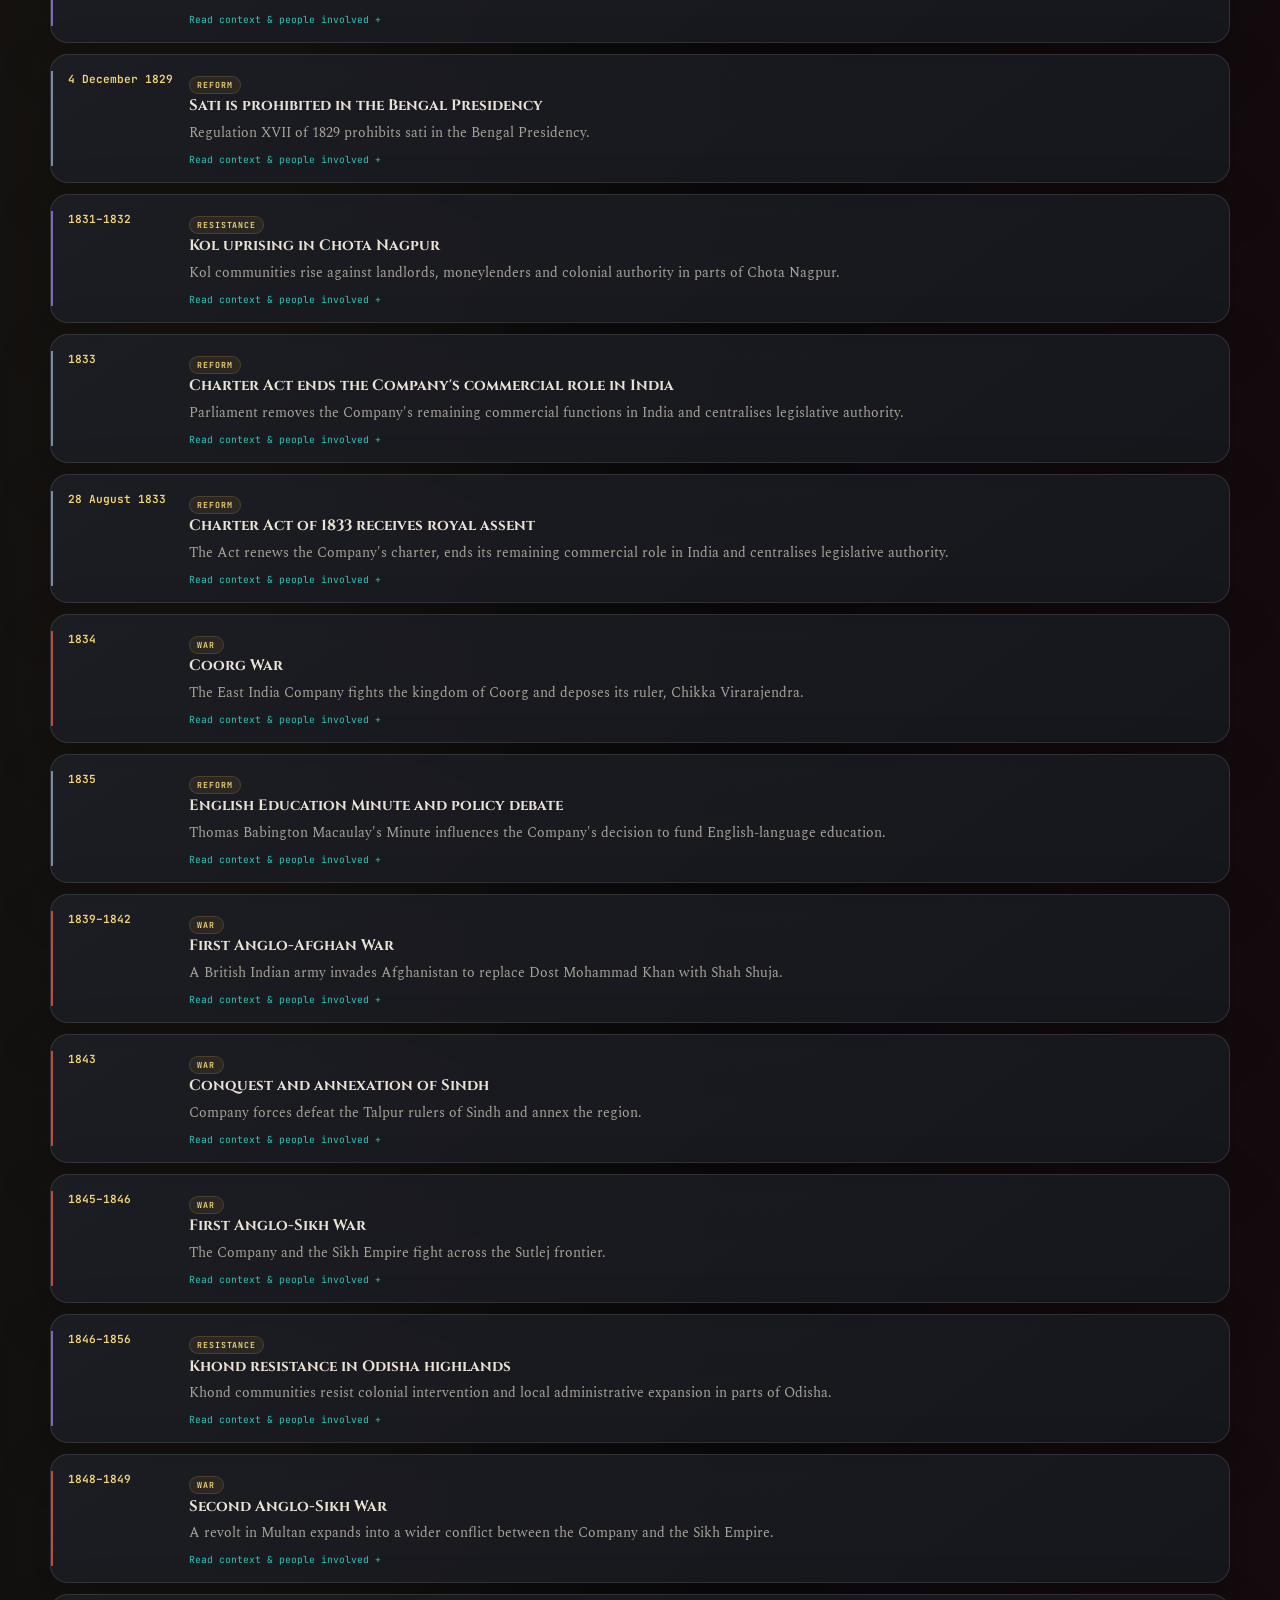
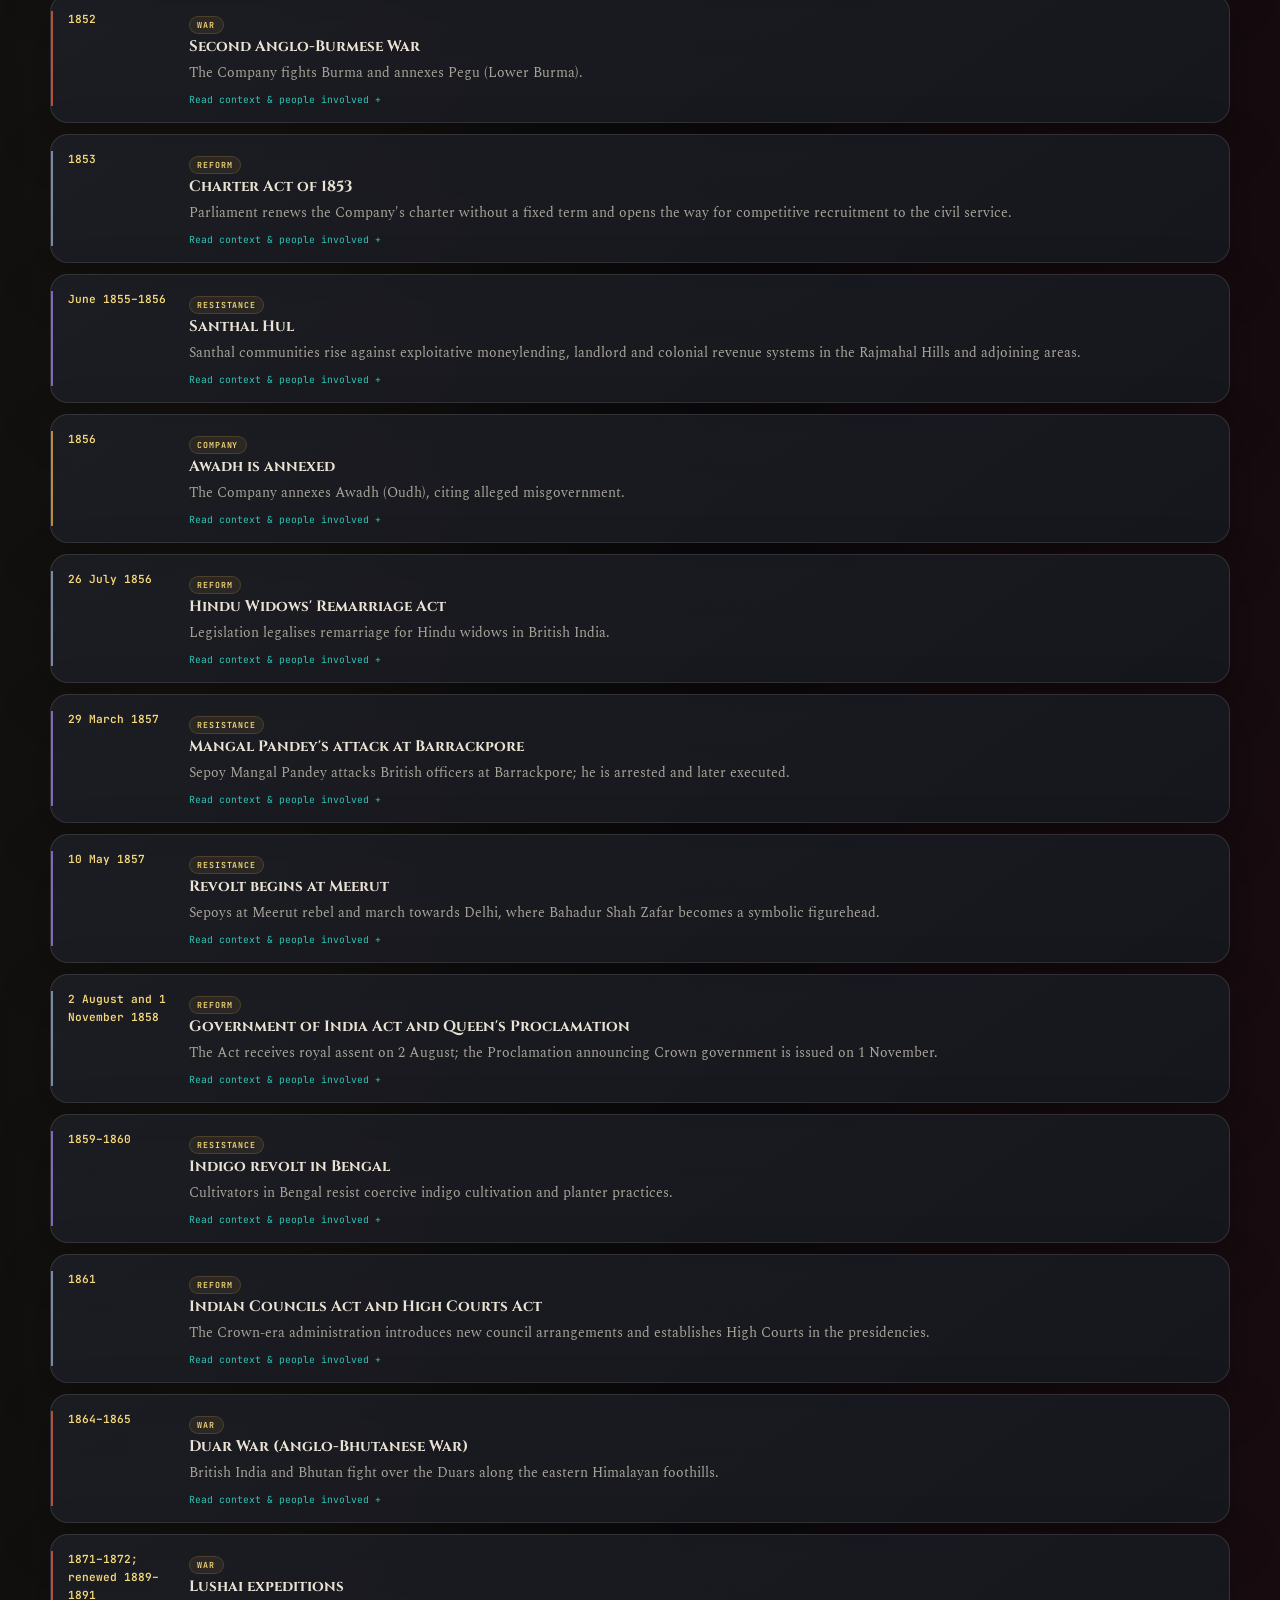
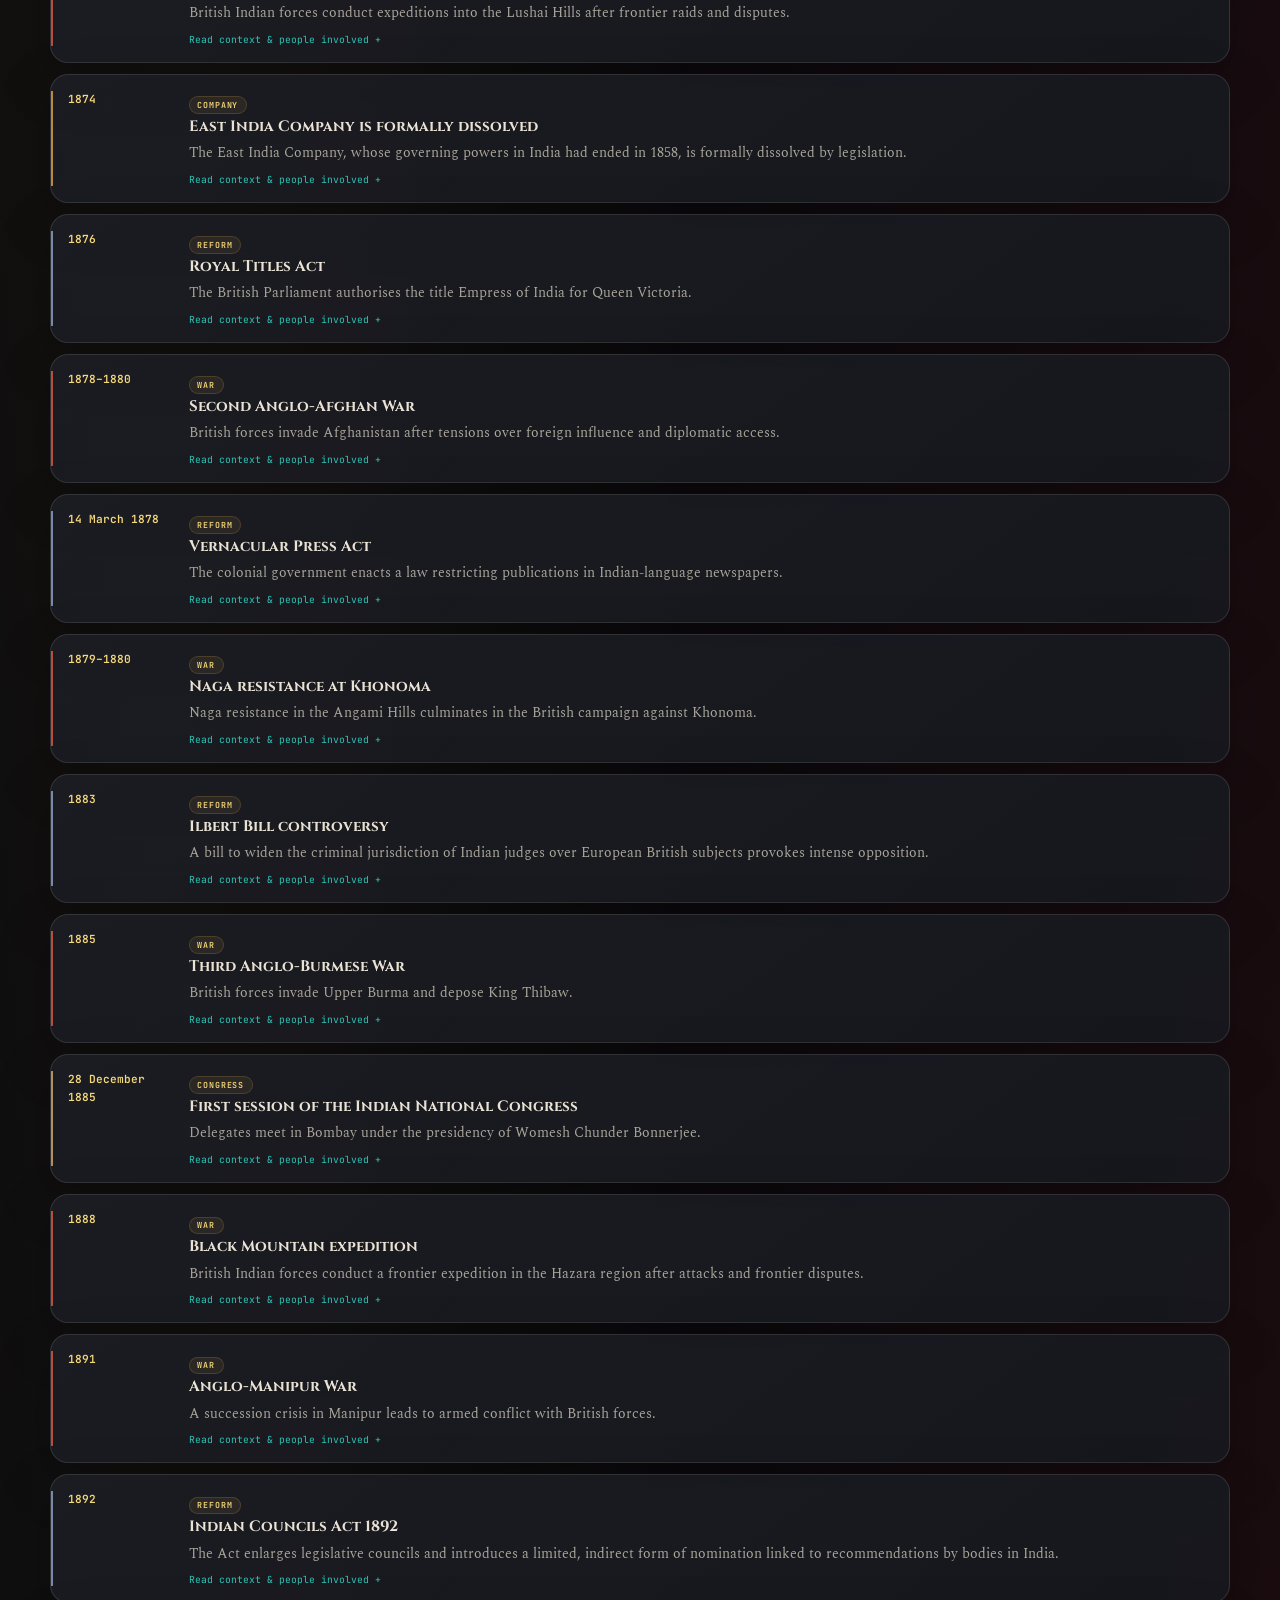
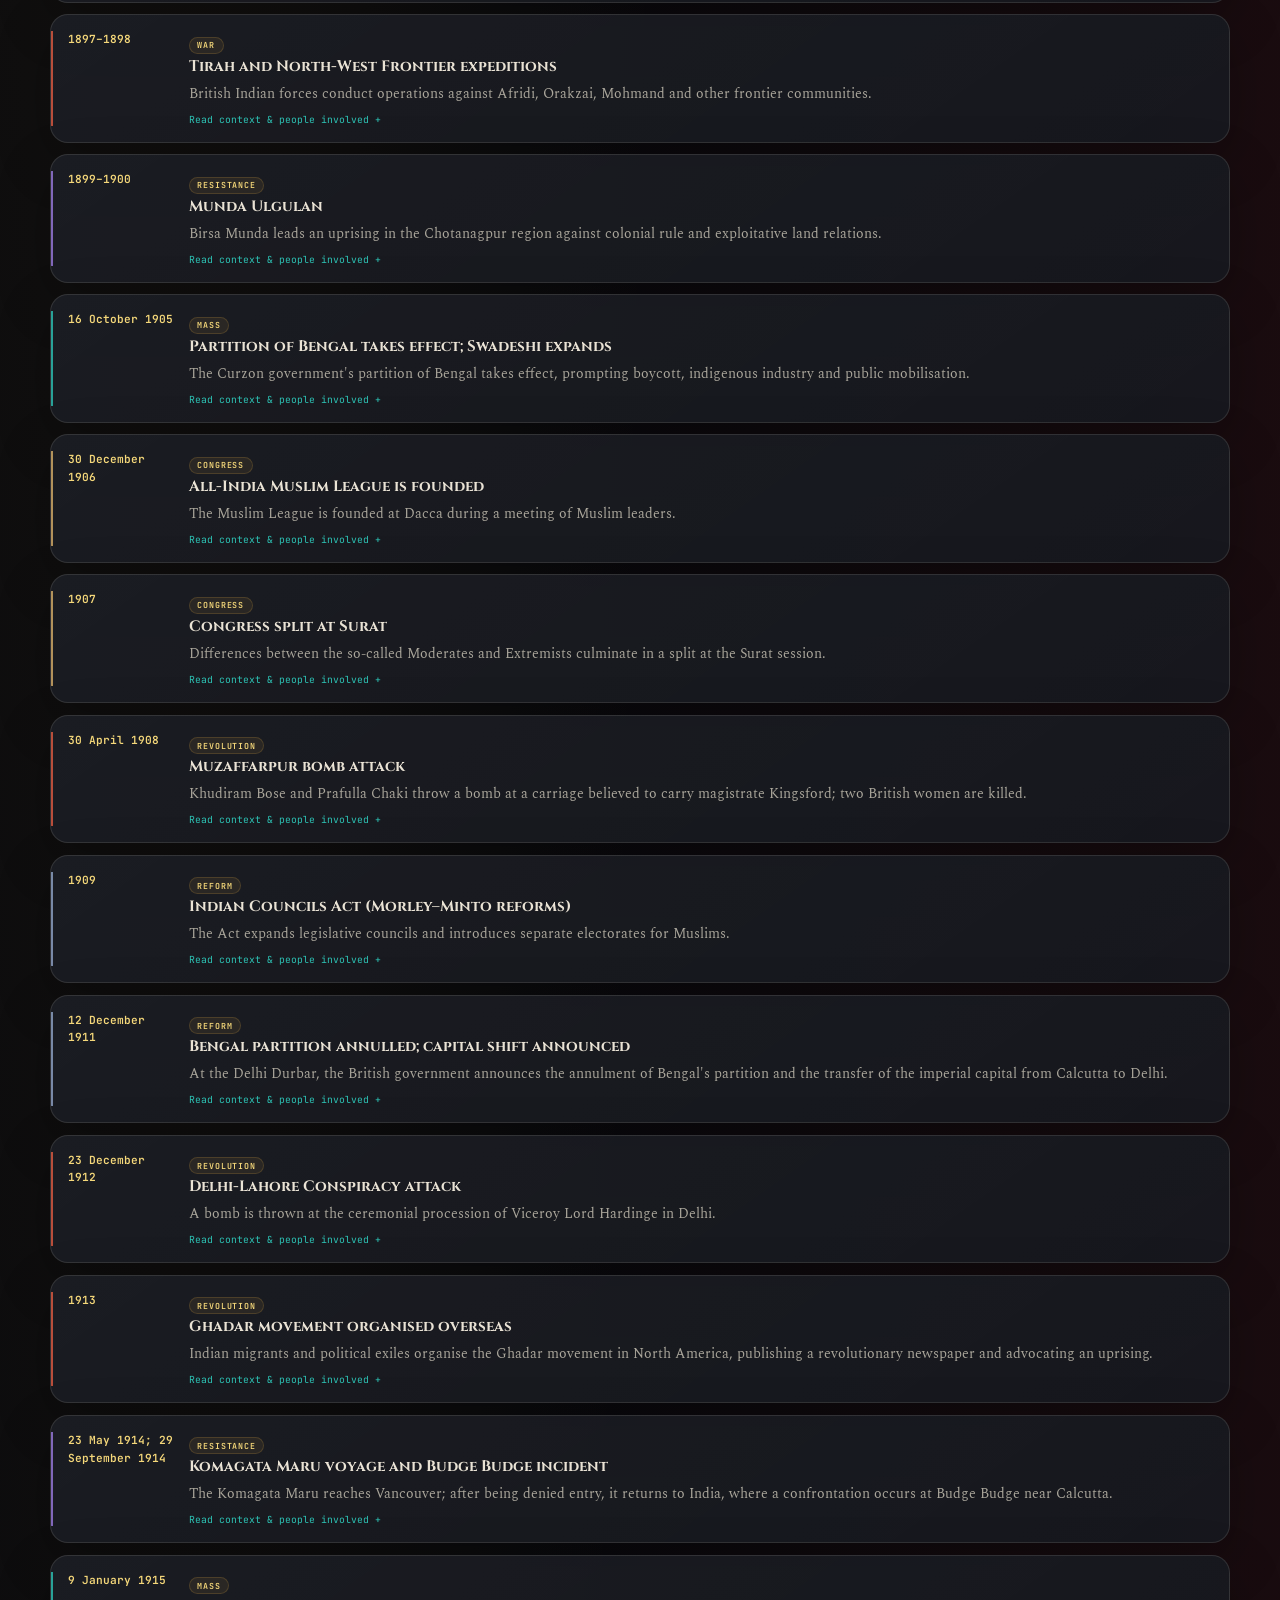
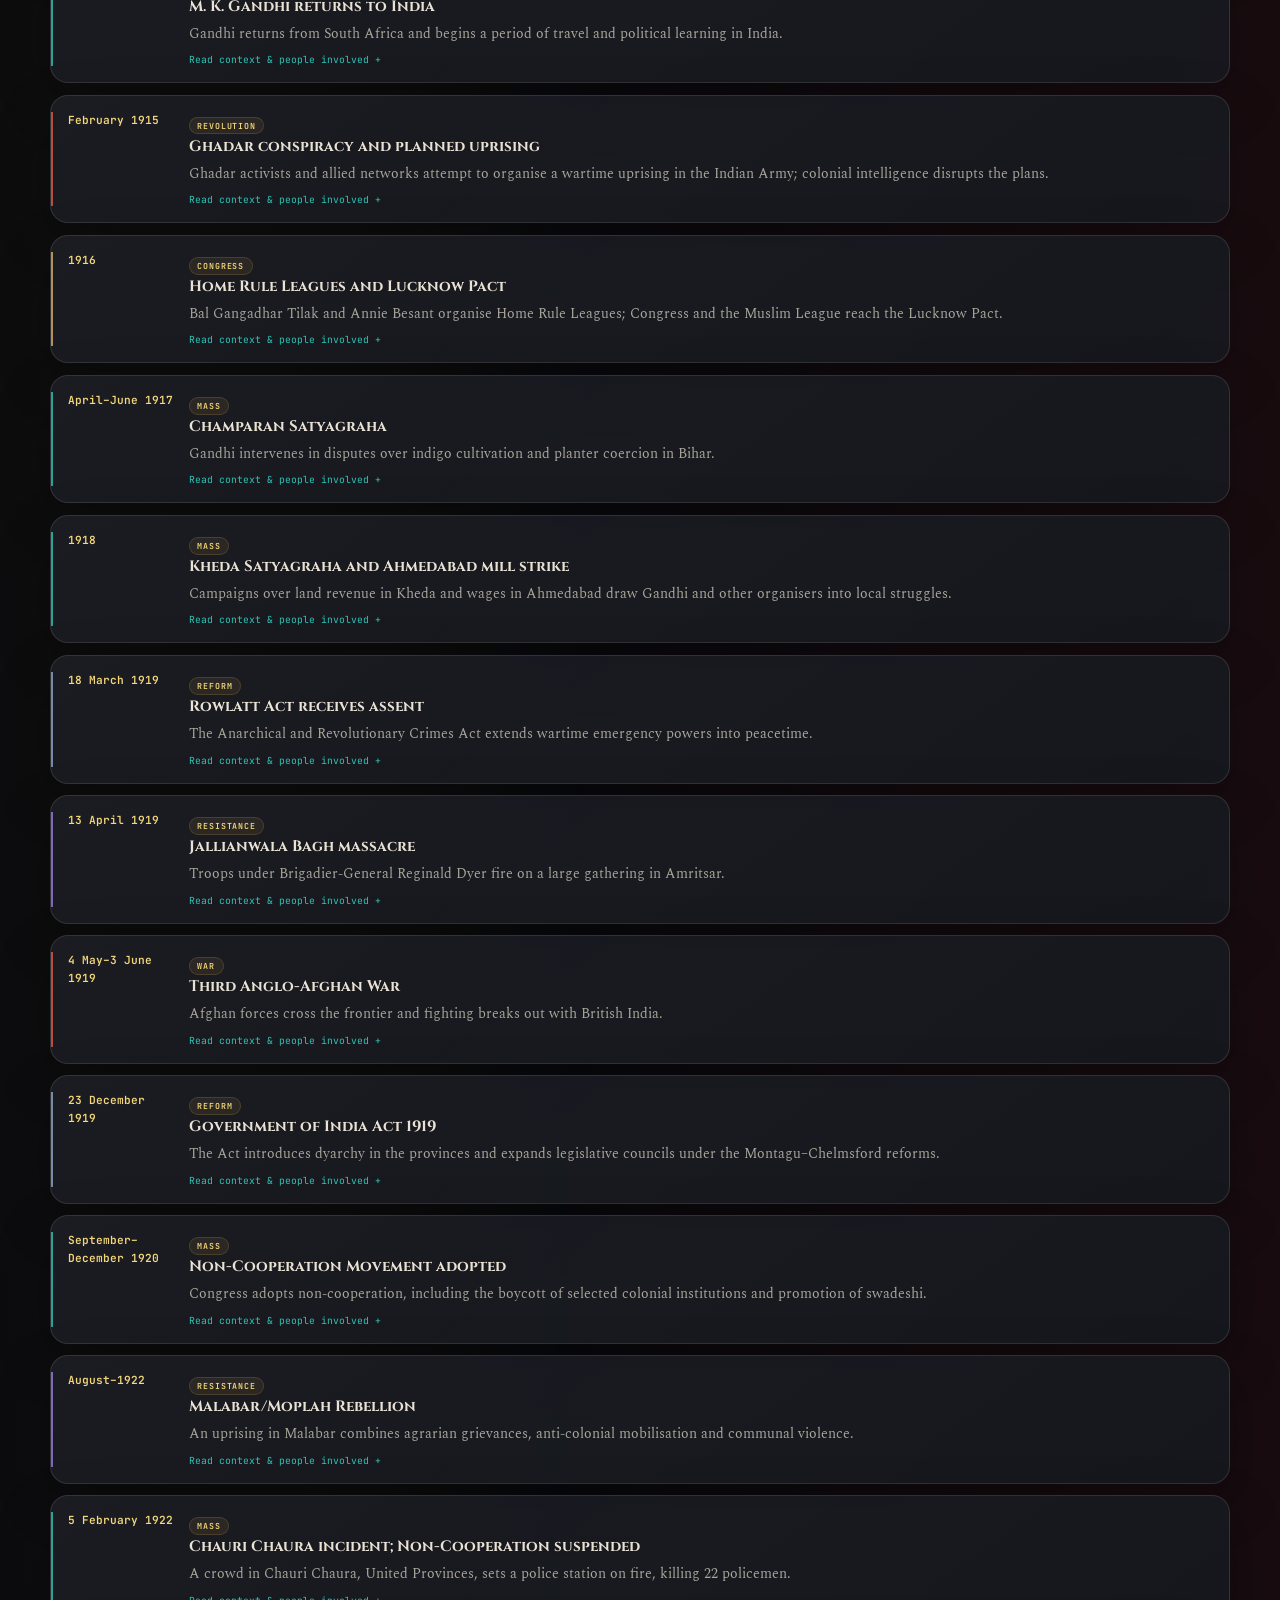
==== commit c0d551ab: "Fix timeline date sorting and document project structure" ====
--- a/independence.html
+++ b/independence.html
@@ -58,7 +58,7 @@
 <div class="ar-war-list" id="warsList" aria-live="polite" aria-busy="true"><div class="ar-card ar-empty">Loading the war register…</div></div>
 </section>
 <section class="ar-section" id="administrators">
-<div class="ar-section-head"><div><div class="ar-kicker">02 / The offices of power</div><h2>Governors-General, Viceroys & successors</h2><p>Company-era Bengal governors, Governors-General, acting office-holders, Viceroys and Dominion Governors-General.</p></div></div>
+<div class="ar-section-head"><div><div class="ar-kicker">03 / The offices of power</div><h2>Governors-General, Viceroys & successors</h2><p>Company-era Bengal governors, Governors-General, acting office-holders, Viceroys and Dominion Governors-General.</p></div></div>
 <div class="ar-card ar-controls">
 <div class="ar-admin-tools" role="group" aria-label="Filter administrators">
 <button class="ar-chip" data-admin="all" type="button" aria-pressed="true">All offices</button><button class="ar-chip" data-admin="company" type="button" aria-pressed="false">Bengal governors</button><button class="ar-chip" data-admin="gg" type="button" aria-pressed="false">Governors-General</button><button class="ar-chip" data-admin="viceroy" type="button" aria-pressed="false">Viceroys</button><button class="ar-chip" data-admin="dominion" type="button" aria-pressed="false">After independence</button>
@@ -67,9 +67,9 @@
 <p class="ar-note" style="margin-top:.8rem">Terms are shown by year except where the 1947 transfer calls for exact dates. Acting office-holders are labelled. The list covers the central offices named above; provincial governors and Secretaries of State for India were separate offices.</p>
 </div>
 </section>
-<section class="ar-section" id="india-office"><div class="ar-section-head"><div><div class="ar-kicker">04 / London and the India Office</div><h2>Secretaries of State for India</h2><p>The British Cabinet office created in 1858 and held until the 1947 transfer of power.</p></div></div><div class="ar-card ar-sources"><details><summary>Show the Secretary of State directory</summary><div class="ar-admin-list" id="secretaryList"><div class="ar-empty">Loading the India Office directory…</div></div></details></div></section>
+
 <section class="ar-section">
-<div class="ar-section-head"><div><div class="ar-kicker">03 / How the office changed</div><h2>One title, several constitutional eras</h2></div></div>
+<div class="ar-section-head"><div><div class="ar-kicker">04 / How the office changed</div><h2>One title, several constitutional eras</h2></div></div>
 <div class="ar-roles">
 <div class="ar-role"><strong>1757–1773</strong><span>Company governors in Bengal; no all-India Governor-General yet.</span></div>
 <div class="ar-role"><strong>1773–1833</strong><span>Governor-General of the Presidency of Fort William (Bengal).</span></div>
@@ -78,6 +78,8 @@
 <div class="ar-role"><strong>1947–1950</strong><span>Governor-General of the Dominion of India; office ended when India became a republic.</span></div>
 </div>
 </section>
+<section class="ar-section" id="india-office"><div class="ar-section-head"><div><div class="ar-kicker">05 / London and the India Office</div><h2>Secretaries of State for India</h2><p>The British Cabinet office created in 1858 and held until the 1947 transfer of power.</p></div></div><div class="ar-card ar-sources"><details><summary>Show the Secretary of State directory</summary><div class="ar-admin-list" id="secretaryList"><div class="ar-empty">Loading the India Office directory…</div></div></details></div></section>
+
 <section class="ar-card ar-sources" id="sources">
 <details>
 <summary>Sources & editorial notes</summary>
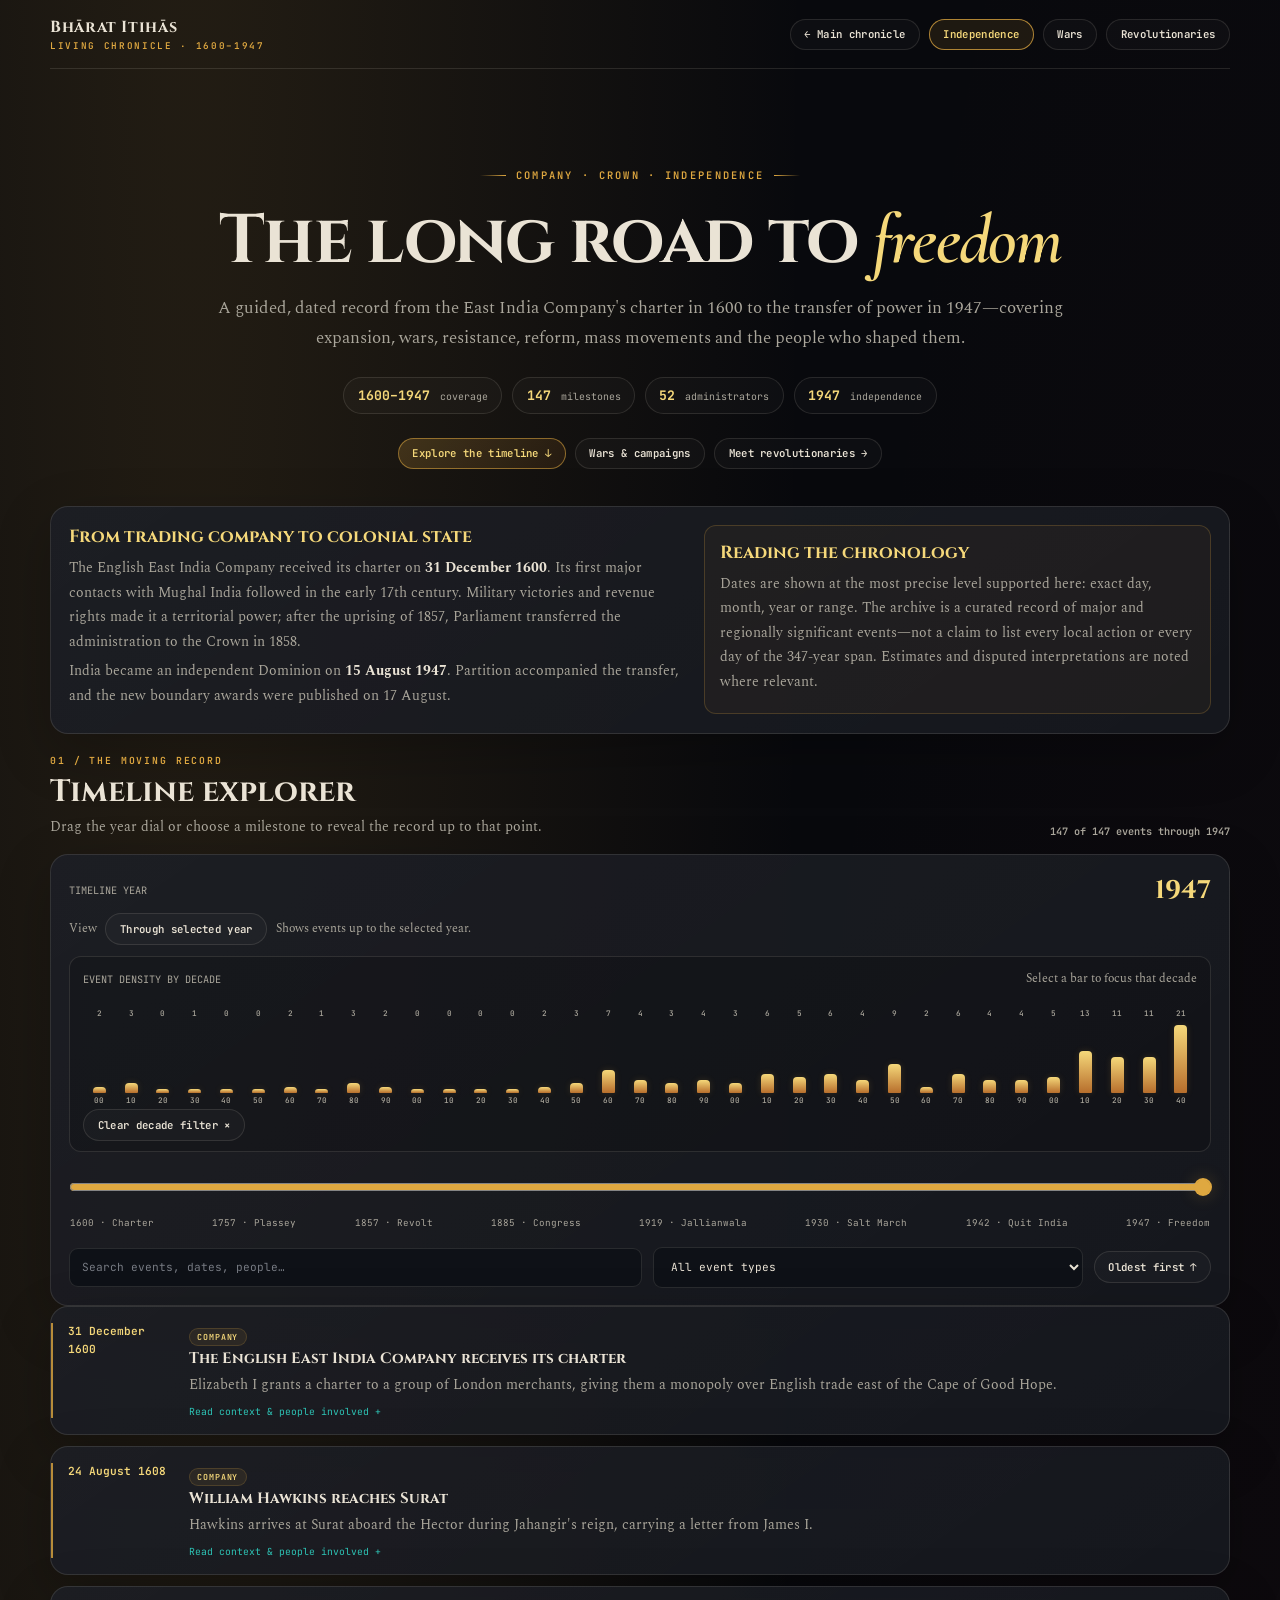
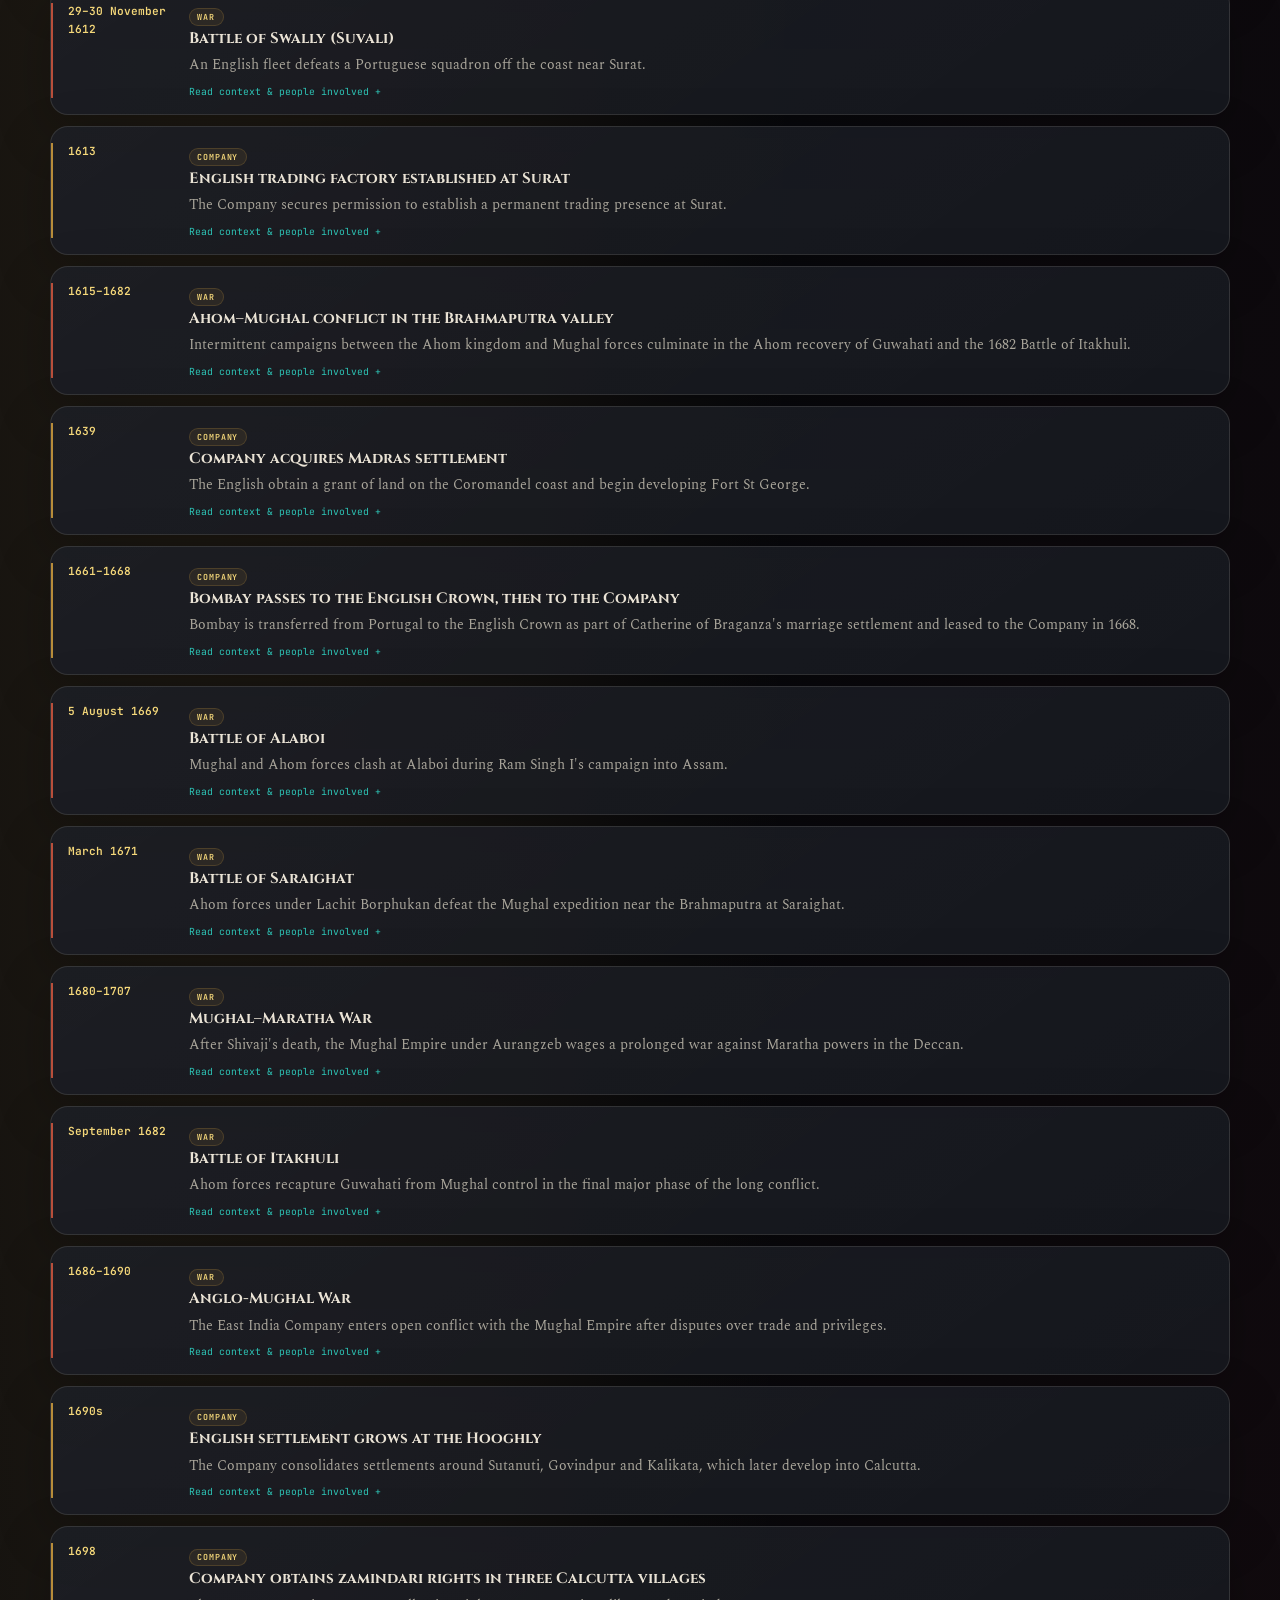
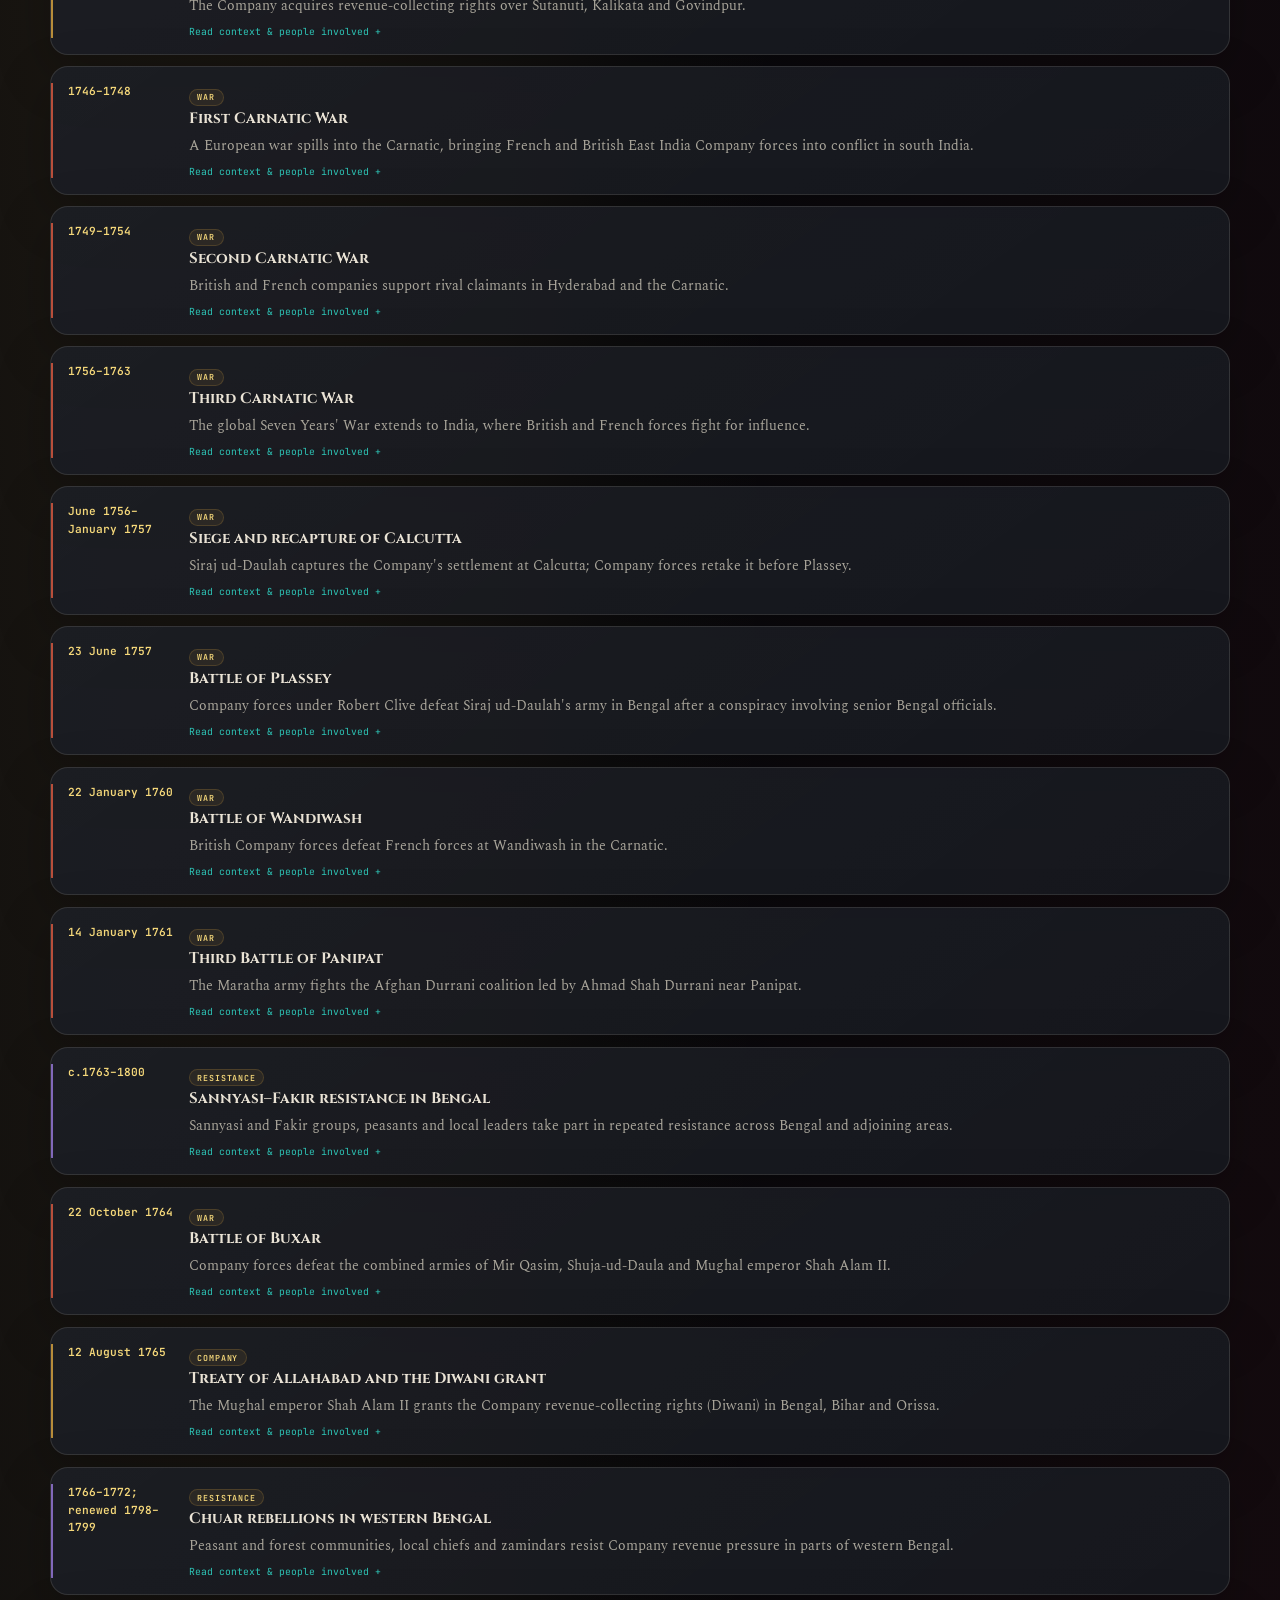
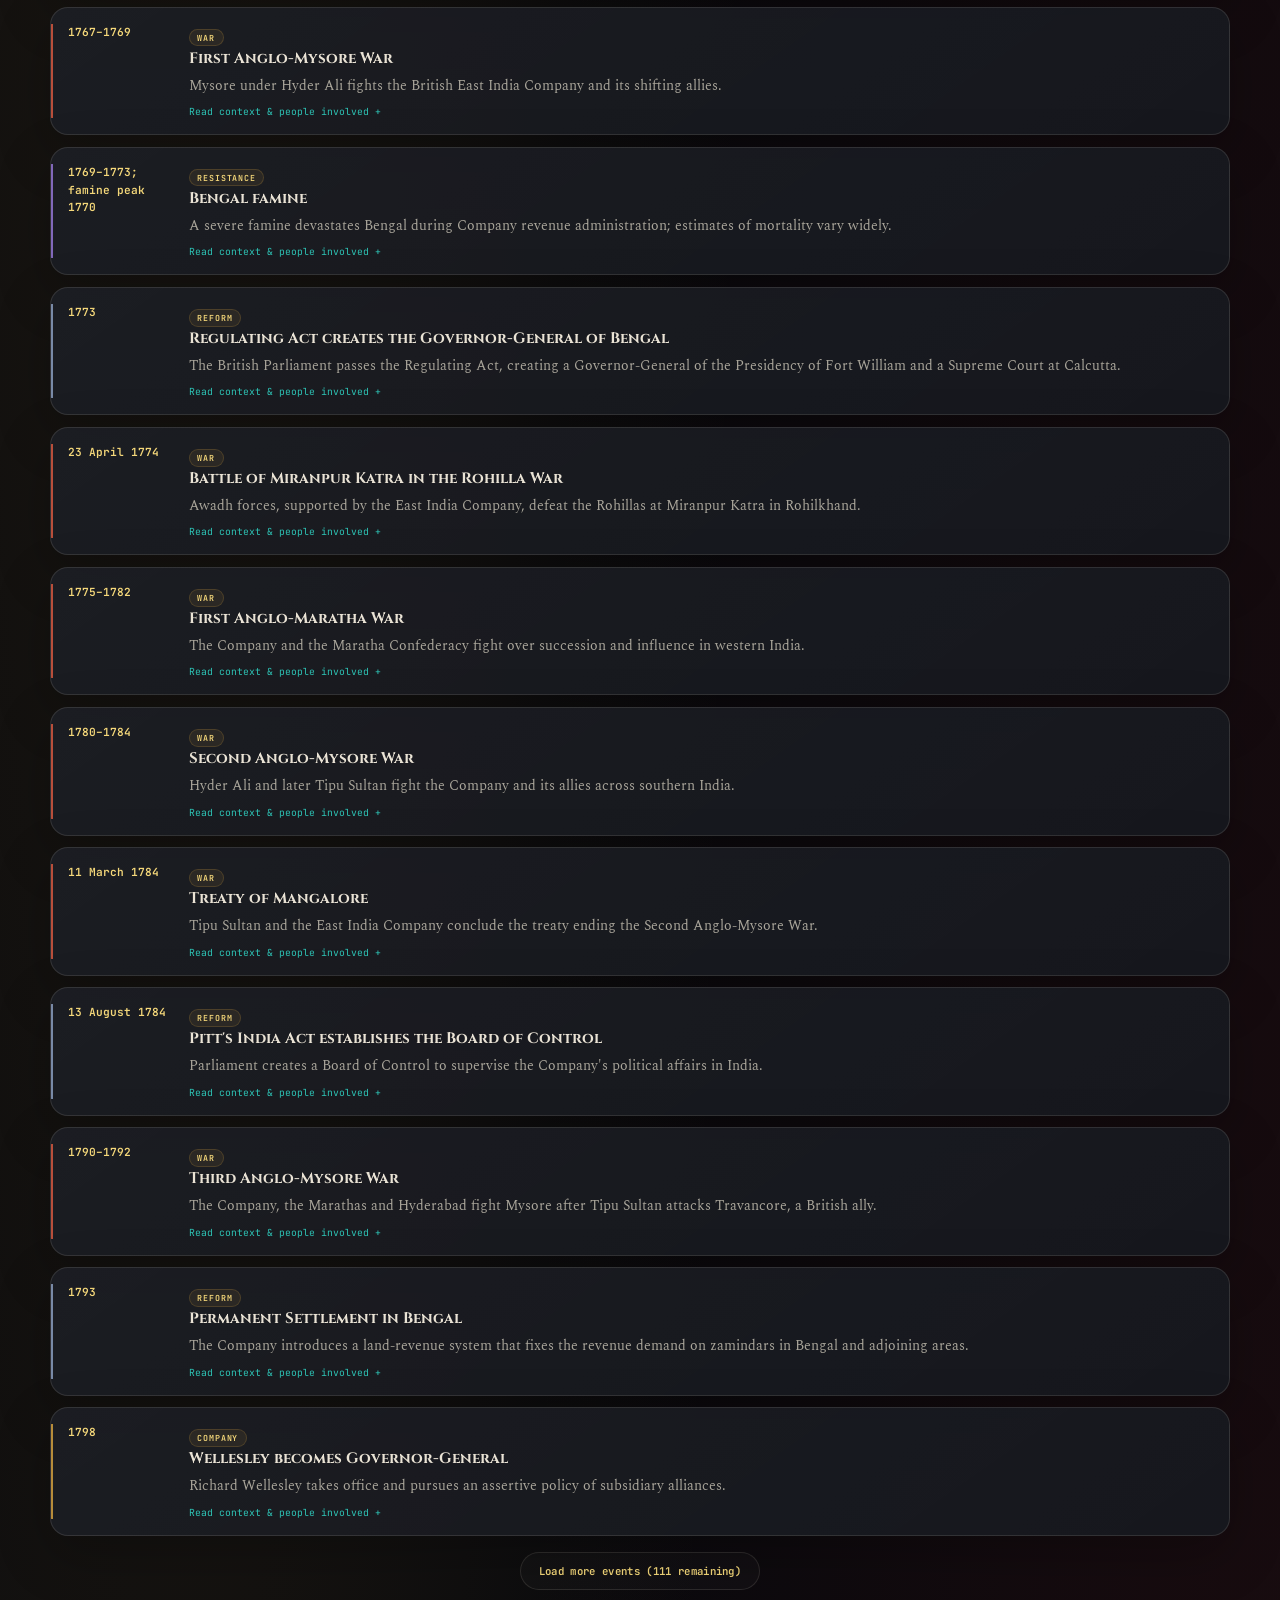
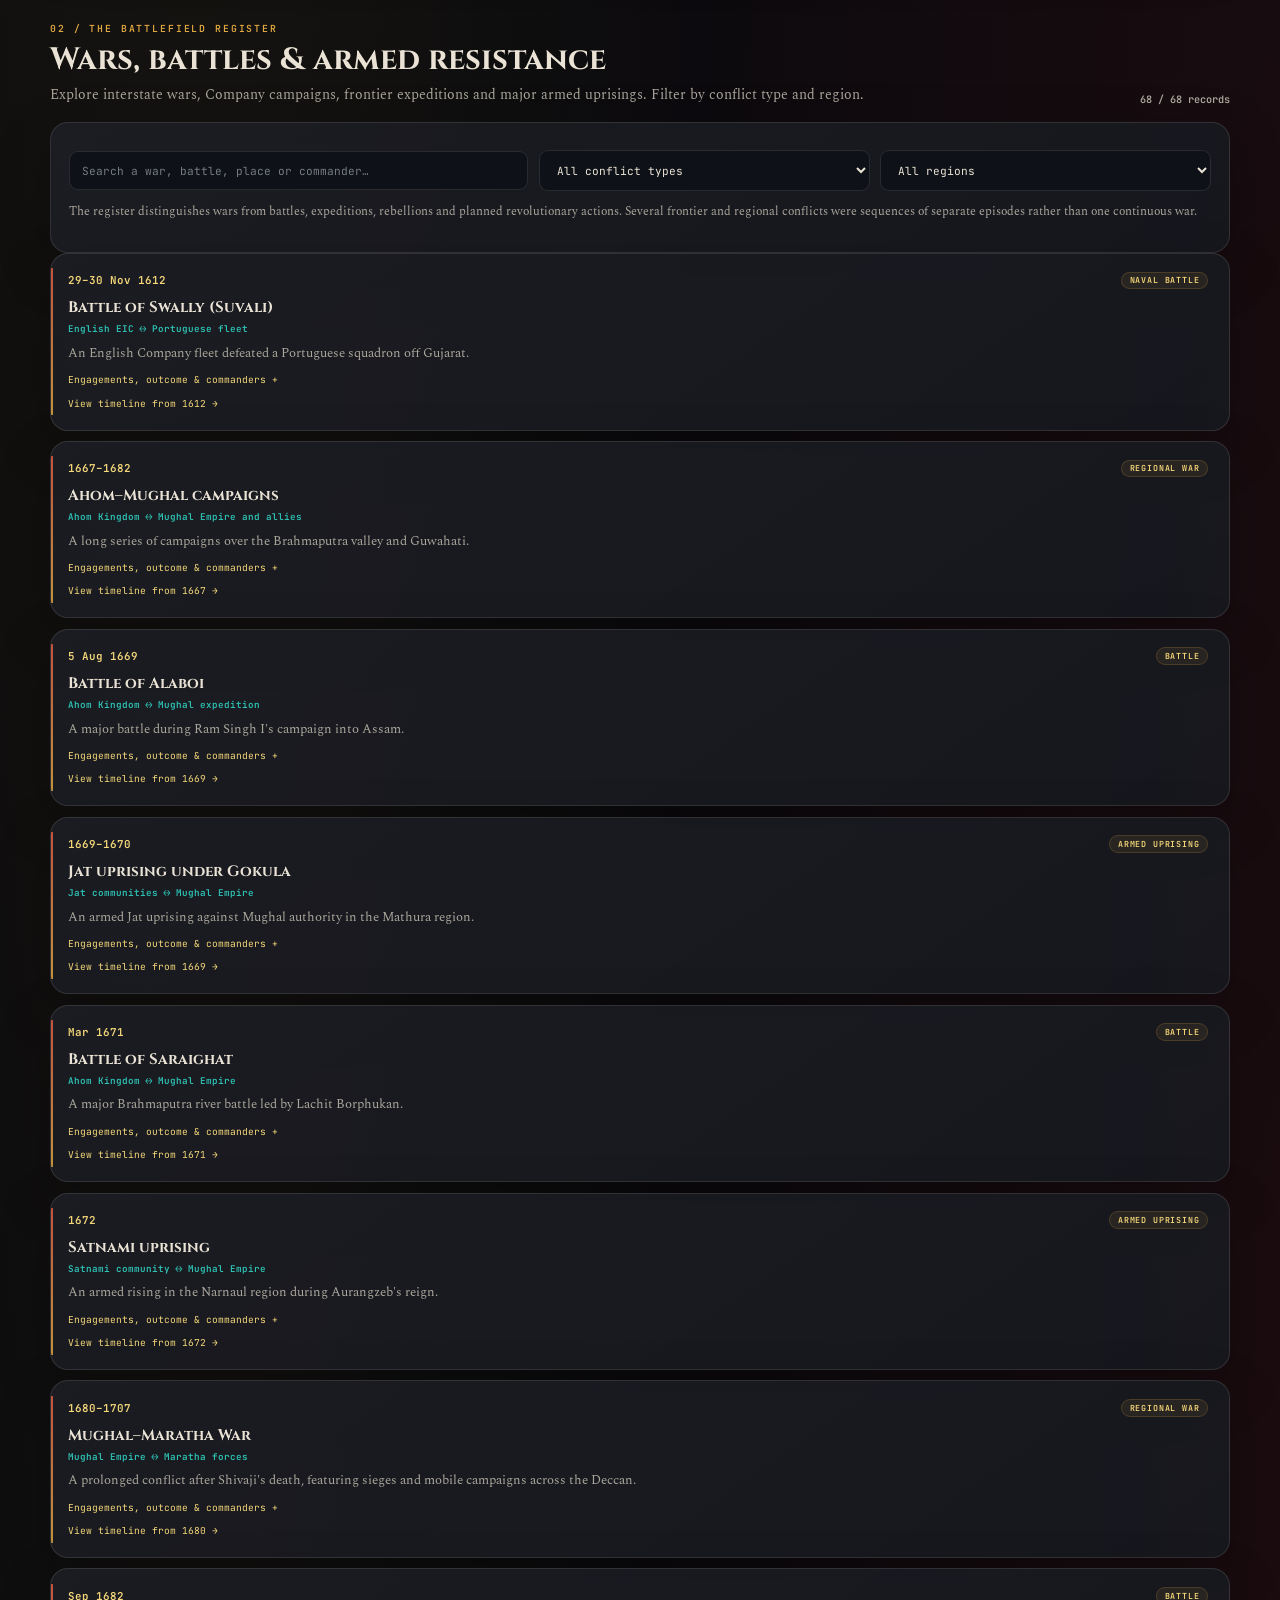
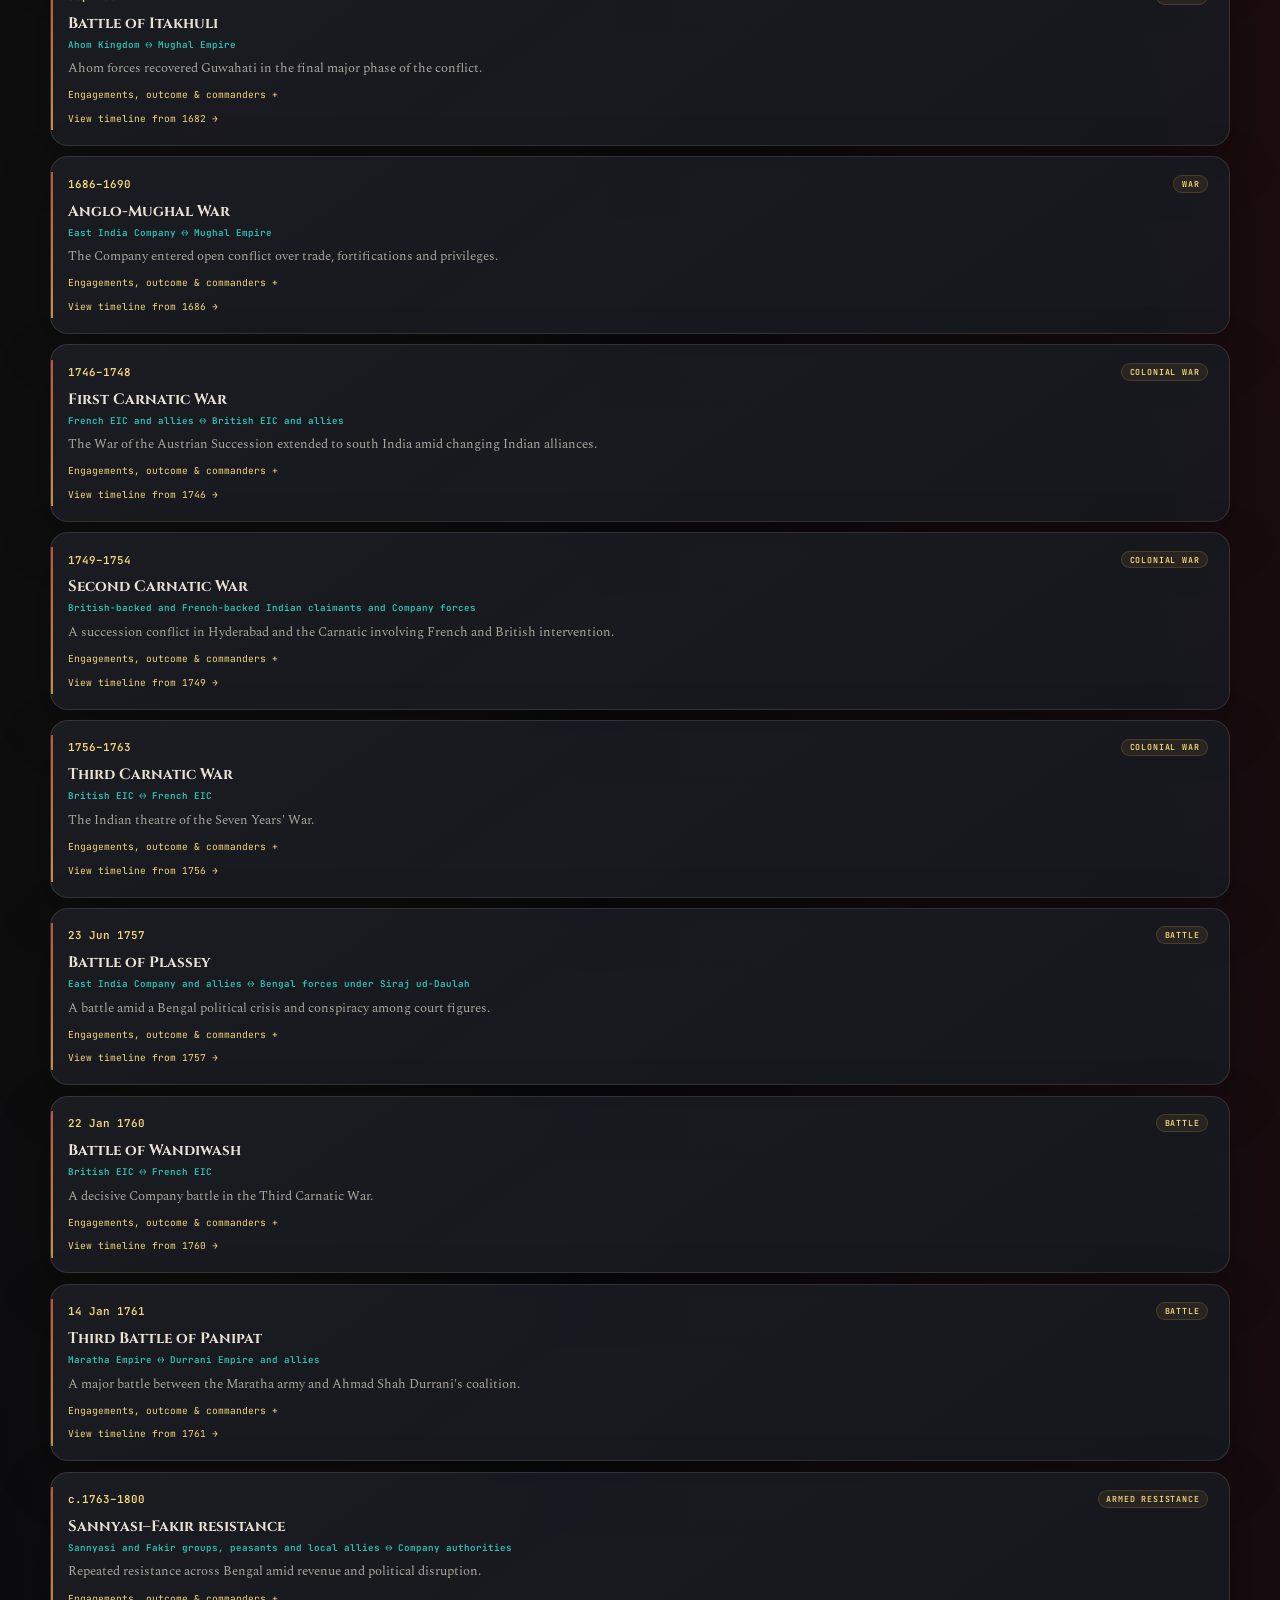
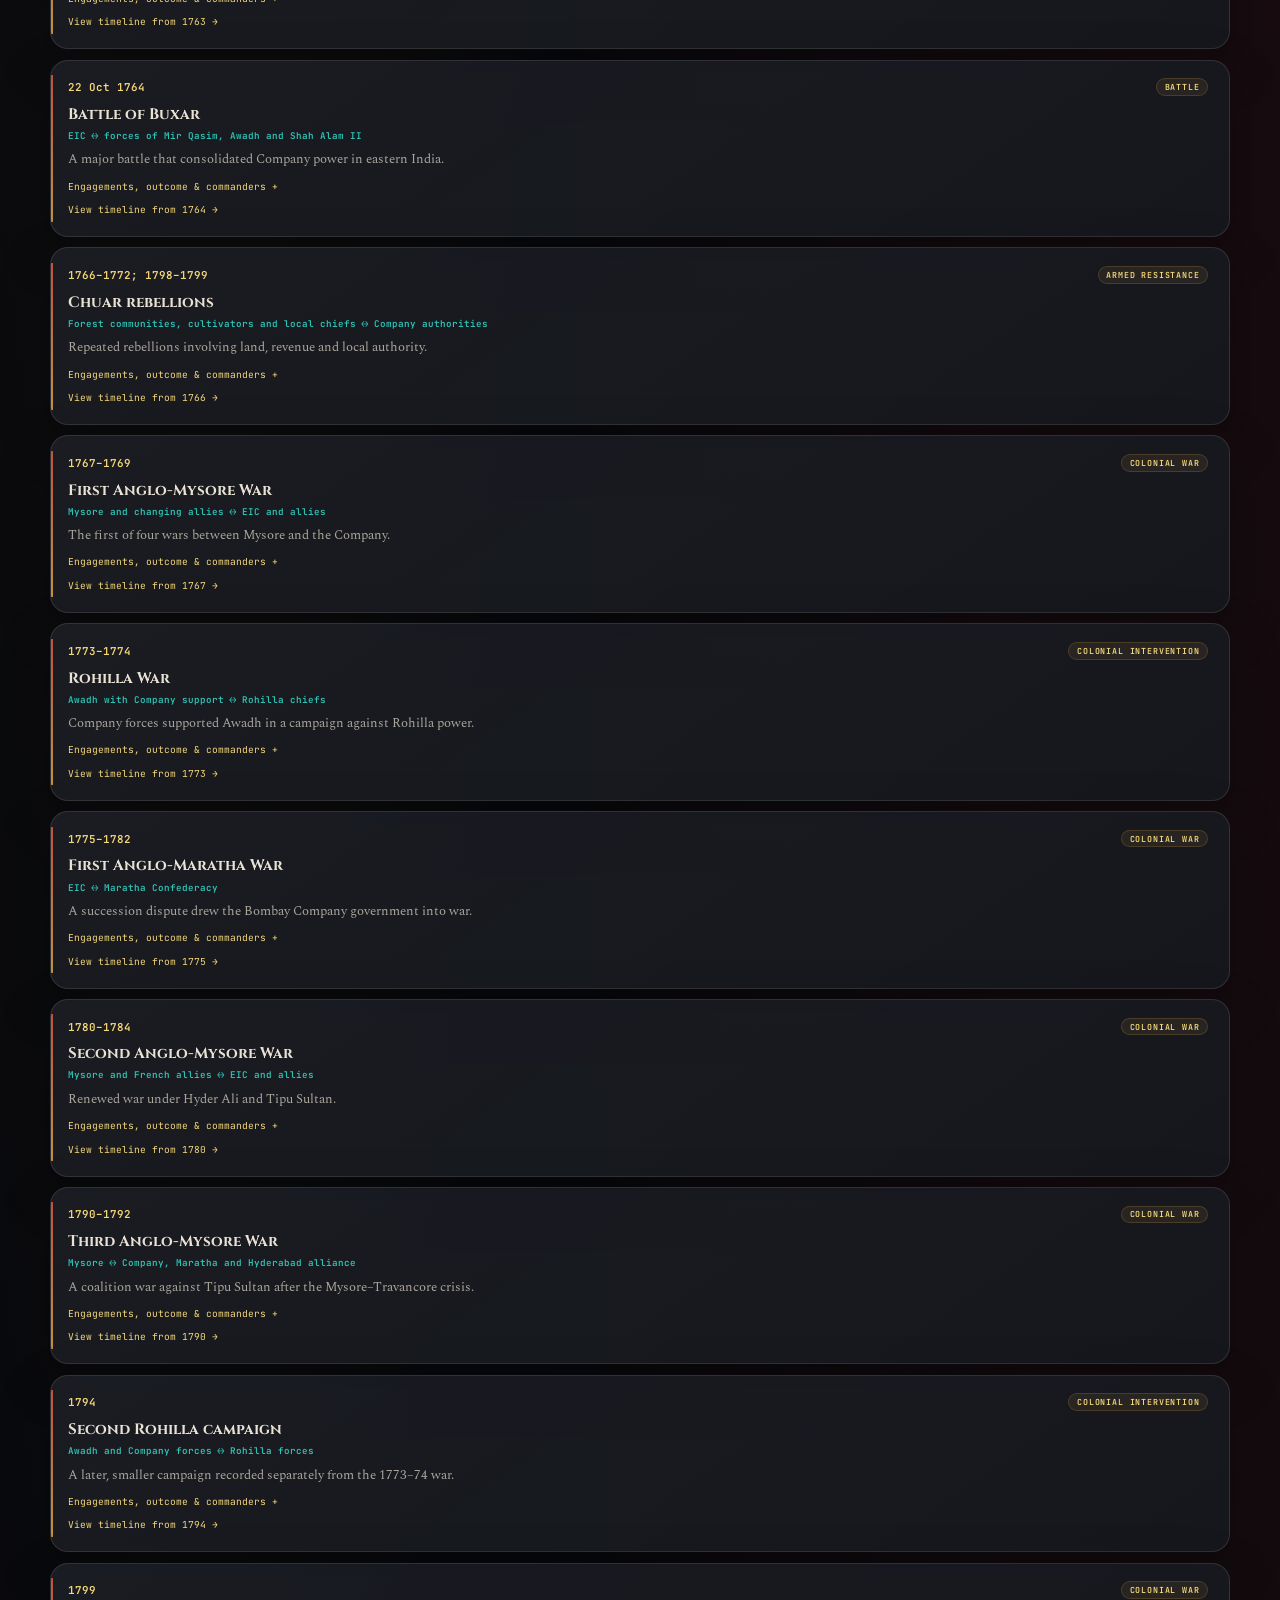
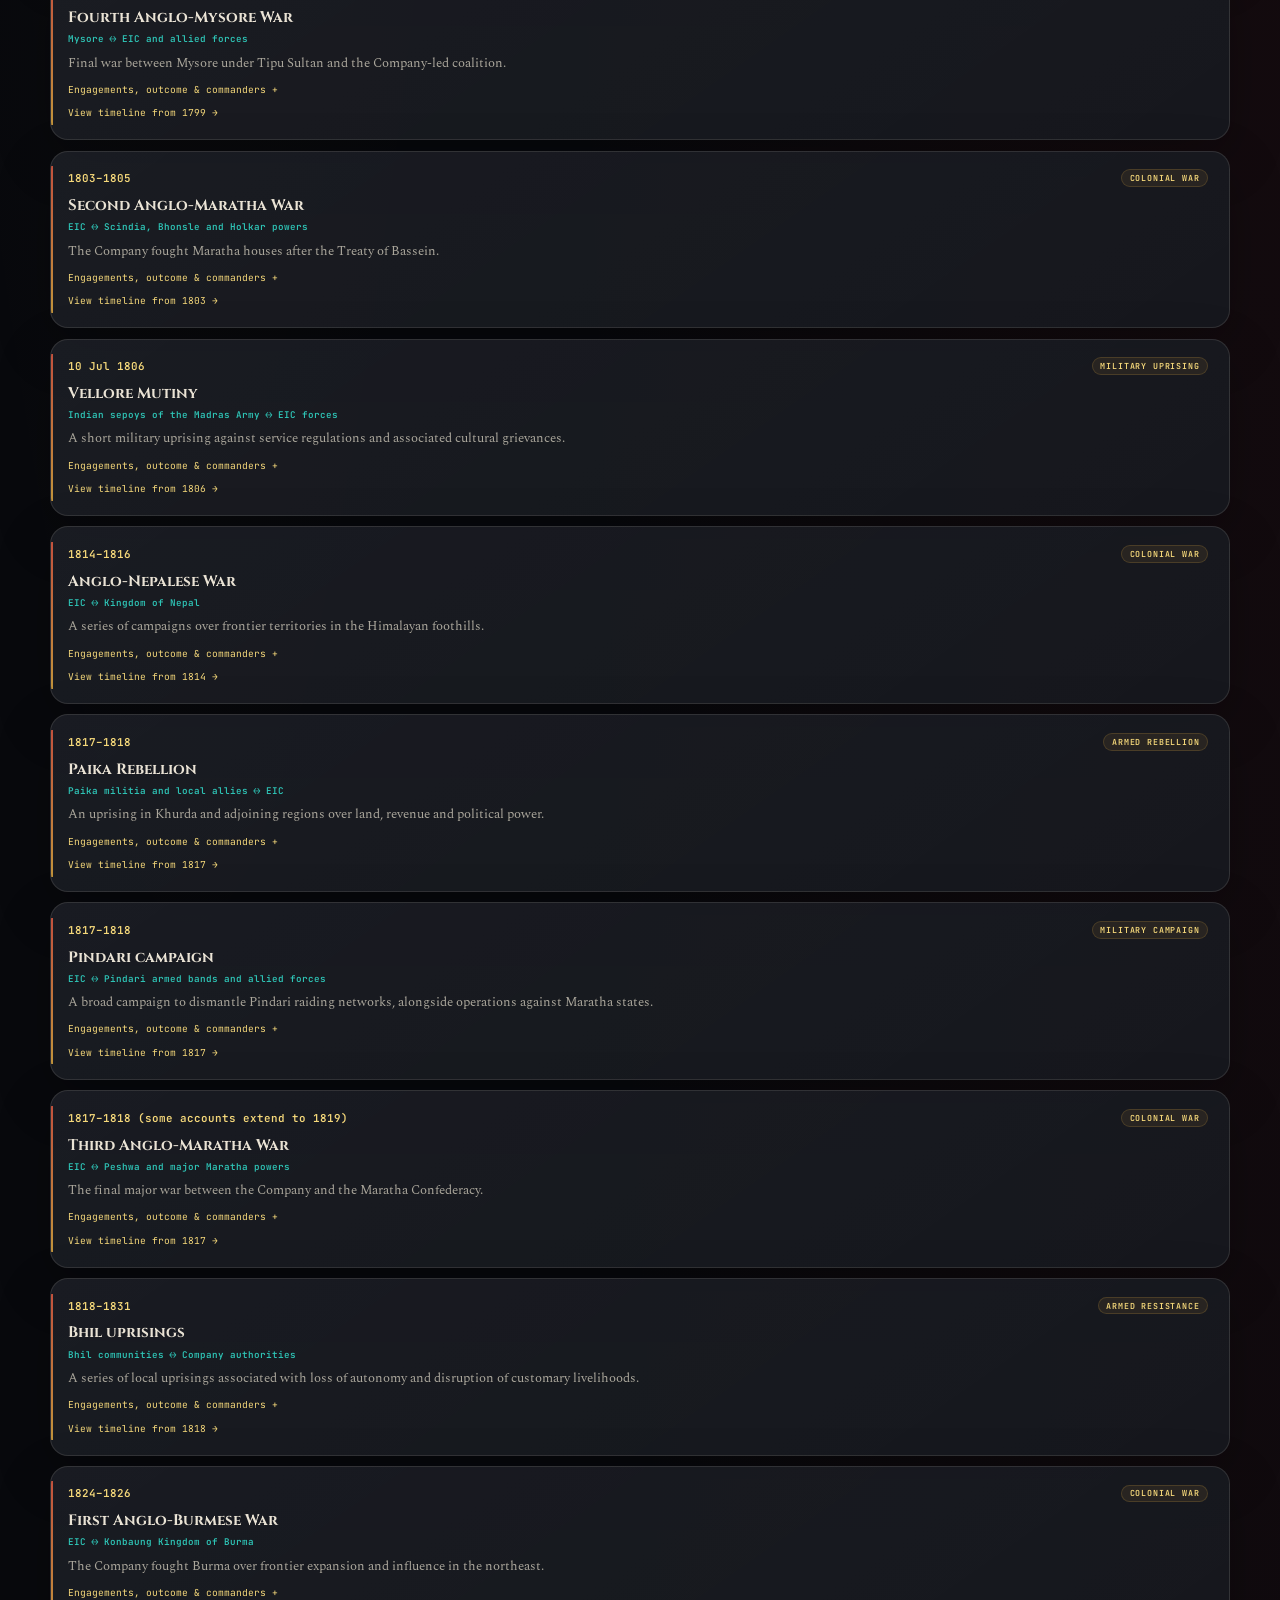
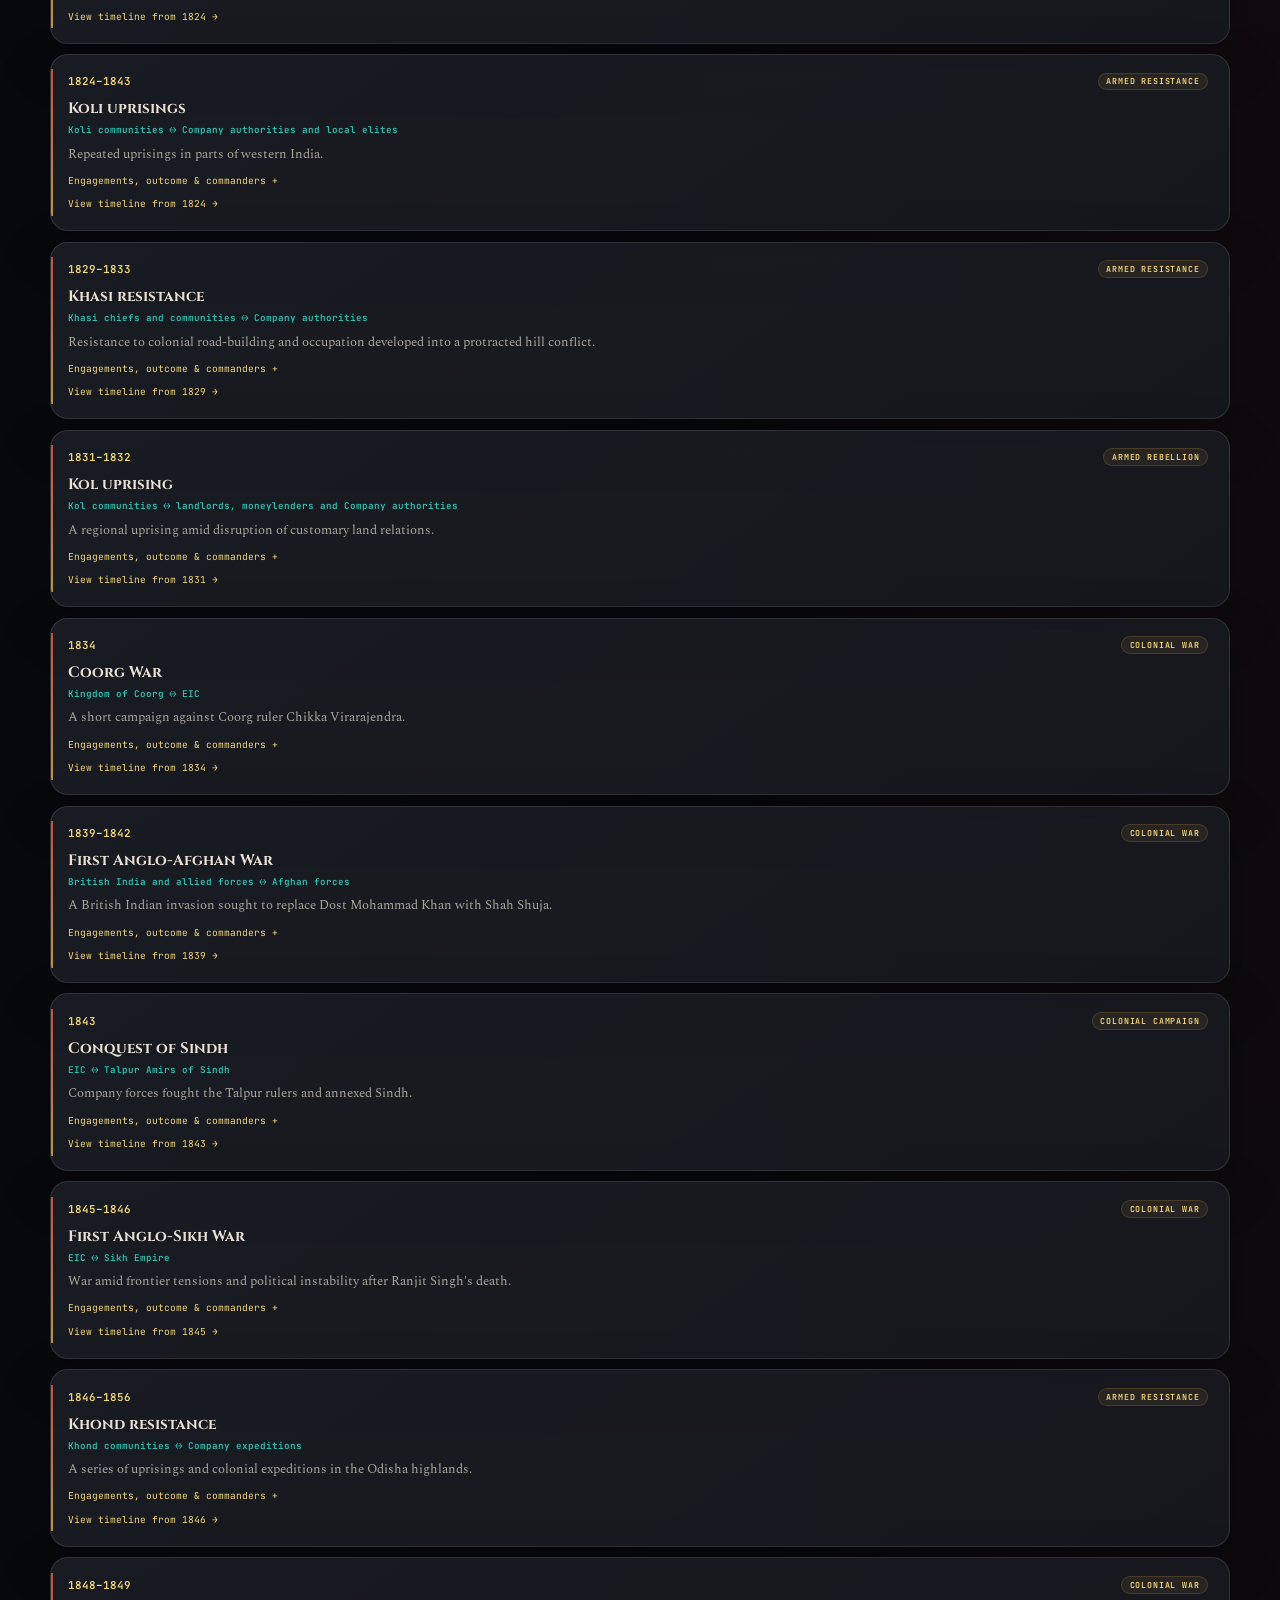
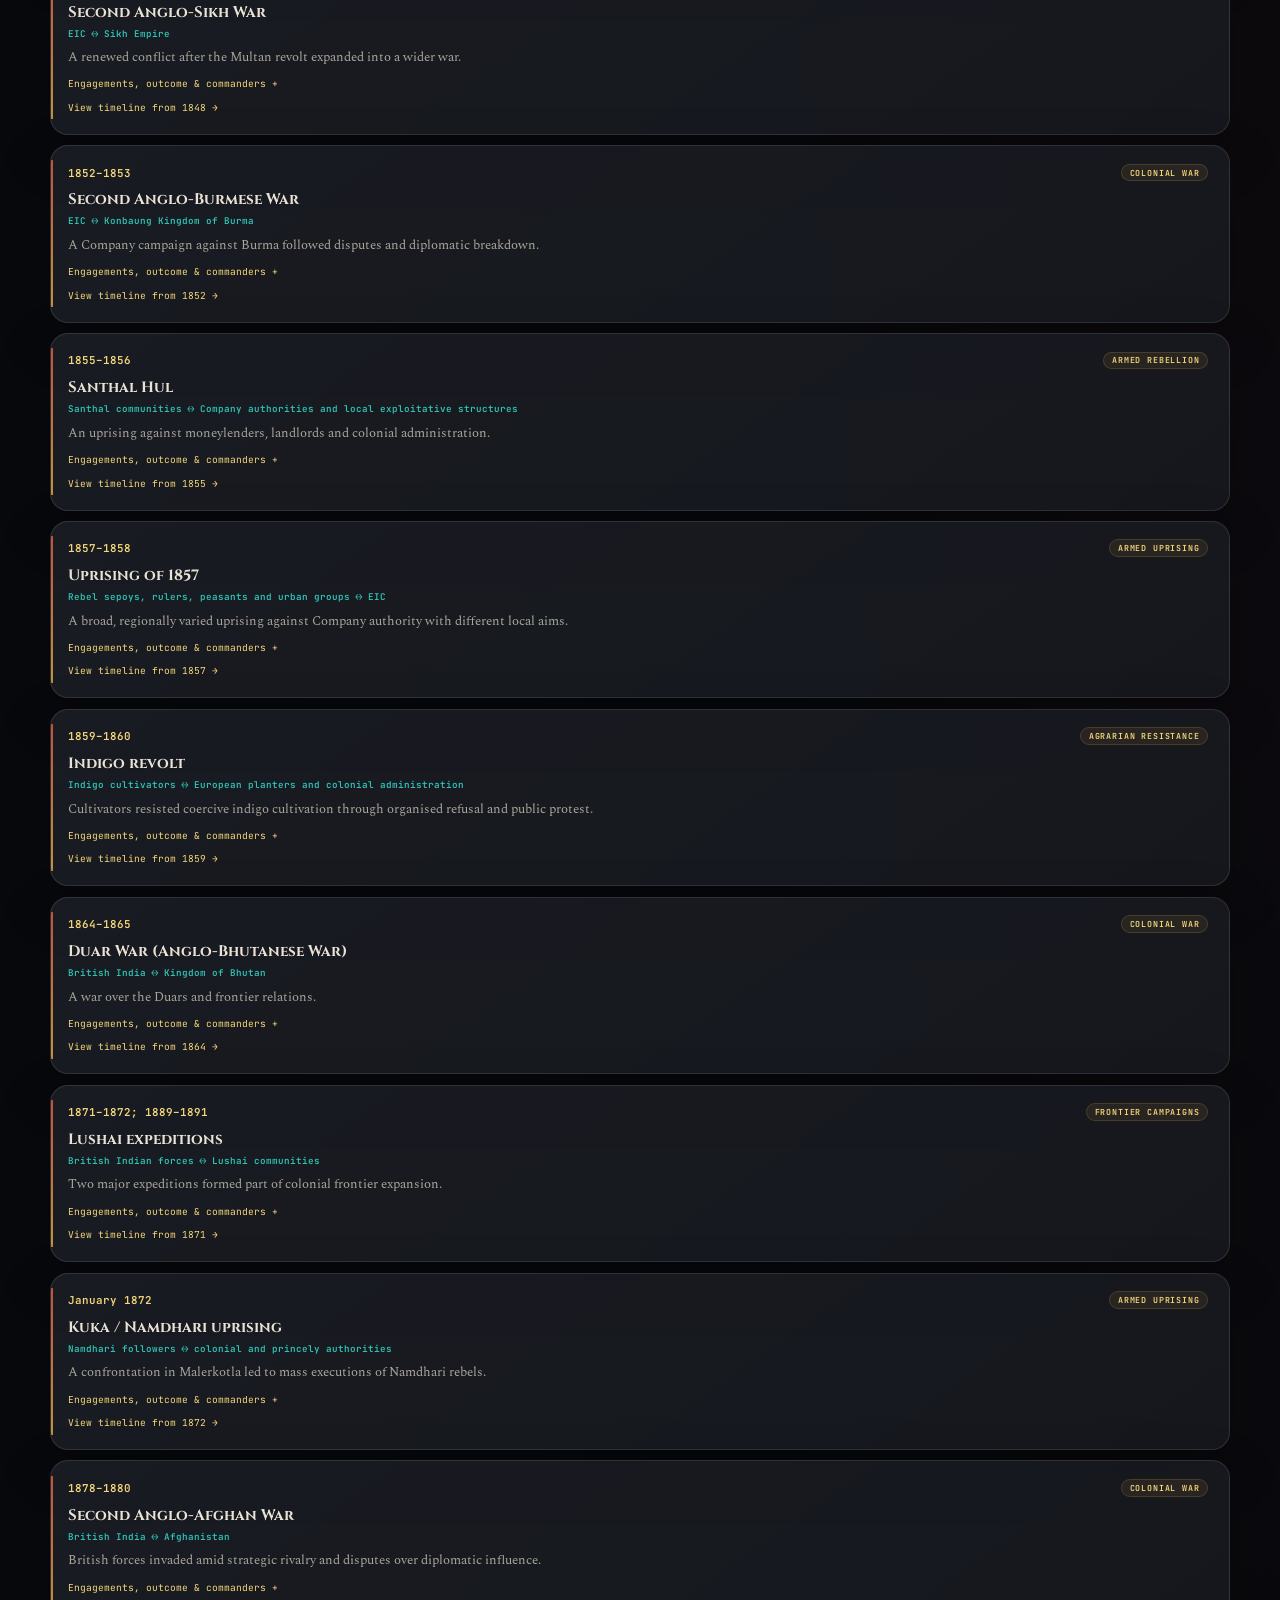
==== commit e26284d7: "Add decade explorer and profile era navigation" ====
--- a/independence.html
+++ b/independence.html
@@ -35,7 +35,9 @@
 <section class="ar-section" id="timeline">
 <div class="ar-section-head"><div><div class="ar-kicker">01 / The moving record</div><h2>Timeline explorer</h2><p>Drag the year dial or choose a milestone to reveal the record up to that point.</p></div><span class="ar-count" id="timelineCount" aria-live="polite"></span></div>
 <div class="ar-card ar-controls">
-<div class="ar-slider-head"><label for="yearSlider" class="ar-small">SHOW EVENTS THROUGH YEAR</label><output id="yearOutput" class="ar-year" for="yearSlider">1947</output></div>
+<div class="ar-slider-head"><label for="yearSlider" class="ar-small">TIMELINE YEAR</label><output id="yearOutput" class="ar-year" for="yearSlider">1947</output></div>
+<div class="ar-scope-row"><span class="ar-note">View</span><button class="ar-chip" id="scopeToggle" type="button" aria-pressed="false">Through selected year</button><span class="ar-note" id="scopeHelp">Shows events up to the selected year.</span></div>
+<div class="ar-density-block"><div class="ar-density-head"><span class="ar-small">EVENT DENSITY BY DECADE</span><span class="ar-note">Select a bar to focus that decade</span></div><div class="ar-density-scroll"><div class="ar-density" id="eventDensity" role="group" aria-label="Number of recorded events per decade"></div></div><button class="ar-chip" id="clearDecade" type="button" hidden>Clear decade filter ×</button></div>
 <input class="ar-range" type="range" min="1600" max="1947" step="1" value="1947" id="yearSlider" aria-label="Timeline year, from 1600 to 1947">
 <div class="ar-milestones" aria-label="Jump to milestone">
 <button type="button" data-year="1600">1600 · Charter</button><button type="button" data-year="1757">1757 · Plassey</button><button type="button" data-year="1857">1857 · Revolt</button><button type="button" data-year="1885">1885 · Congress</button><button type="button" data-year="1919">1919 · Jallianwala</button><button type="button" data-year="1930">1930 · Salt March</button><button type="button" data-year="1942">1942 · Quit India</button><button type="button" data-year="1947">1947 · Freedom</button>
--- a/assets/css/archive.css
+++ b/assets/css/archive.css
@@ -2,4 +2,34 @@
 *{box-sizing:border-box}html{scroll-behavior:smooth}body.archive-page{margin:0;background:radial-gradient(ellipse at 15% -5%,rgba(223,168,64,.13),transparent 40%),radial-gradient(ellipse at 100% 35%,rgba(139,32,32,.14),transparent 42%),var(--ar-bg);color:var(--ar-text);font-family:var(--ar-serif);min-height:100vh}
 a{color:var(--ar-gold-soft);text-decoration:none}a:hover{text-decoration:underline}button,input,select{font:inherit}.ar-shell{width:min(1180px,calc(100% - 36px));margin:auto}.ar-top{display:flex;align-items:center;justify-content:space-between;gap:1rem;padding:1rem 0;border-bottom:1px solid var(--ar-line)}.ar-brand{font:700 1rem var(--ar-display);letter-spacing:.04em;color:var(--ar-text)}.ar-brand small{display:block;color:var(--ar-gold);font:600 .58rem var(--ar-mono);letter-spacing:.18em;text-transform:uppercase;margin-top:.15rem}.ar-nav{display:flex;gap:.55rem;flex-wrap:wrap;justify-content:flex-end}.ar-nav a,.ar-btn,.ar-chip{display:inline-flex;align-items:center;justify-content:center;gap:.4rem;border:1px solid var(--ar-line);border-radius:999px;padding:.48rem .85rem;background:rgba(255,255,255,.025);color:var(--ar-text);font:600 .67rem var(--ar-mono);letter-spacing:.03em;transition:background .2s,border-color .2s,transform .2s}.ar-nav a:hover,.ar-btn:hover,.ar-chip:hover{border-color:rgba(223,168,64,.55);background:rgba(223,168,64,.08);text-decoration:none;transform:translateY(-1px)}.ar-nav a[aria-current=page]{border-color:rgba(223,168,64,.75);color:var(--ar-gold-soft);background:rgba(223,168,64,.1)}.ar-hero{padding:clamp(3rem,7vw,6.6rem) 0 2.3rem;text-align:center}.ar-eyebrow{display:inline-flex;align-items:center;gap:.6rem;color:var(--ar-gold);font:600 .65rem var(--ar-mono);text-transform:uppercase;letter-spacing:.22em}.ar-eyebrow:before,.ar-eyebrow:after{content:"";height:1px;width:26px;background:linear-gradient(90deg,transparent,var(--ar-gold))}.ar-eyebrow:after{transform:rotate(180deg)}.ar-hero h1{margin:.9rem auto .75rem;max-width:900px;font:700 clamp(2rem,5.4vw,4.3rem)/1.08 var(--ar-display);letter-spacing:-.025em}.ar-hero h1 em{font:600 italic 1.02em 'Cormorant Garamond',Georgia,serif;color:var(--ar-gold-soft)}.ar-lede{max-width:850px;margin:0 auto;color:var(--ar-muted);font-size:1.05rem;line-height:1.75}.ar-stats{display:flex;gap:.6rem;justify-content:center;flex-wrap:wrap;margin:1.5rem 0}.ar-stat{padding:.55rem .85rem;border:1px solid var(--ar-line);border-radius:999px;background:rgba(255,255,255,.025);color:var(--ar-muted);font:.62rem var(--ar-mono)}.ar-stat strong{color:var(--ar-gold-soft);font-size:.82rem;margin-right:.25rem}.ar-card{border:1px solid var(--ar-line);border-radius:18px;background:linear-gradient(145deg,rgba(255,255,255,.035),rgba(255,255,255,.012)),var(--ar-panel);box-shadow:0 18px 55px rgba(0,0,0,.24)}.ar-section{margin:1.25rem auto 2rem}.ar-section-head{display:flex;align-items:flex-end;justify-content:space-between;gap:1rem;margin-bottom:1rem}.ar-kicker{color:var(--ar-gold);font:600 .61rem var(--ar-mono);letter-spacing:.19em;text-transform:uppercase}.ar-section h2{margin:.25rem 0;font:700 clamp(1.25rem,2.4vw,2rem) var(--ar-display)}.ar-section-head p{margin:.25rem 0 0;color:var(--ar-muted);font-size:.87rem;line-height:1.6}.ar-intro{display:grid;grid-template-columns:1.1fr .9fr;gap:1rem;padding:1.15rem}.ar-intro h2{font:700 1.1rem var(--ar-display);margin:0 0 .45rem;color:var(--ar-gold-soft)}.ar-intro p{margin:.3rem 0;color:var(--ar-muted);font-size:.9rem;line-height:1.7}.ar-intro strong{color:var(--ar-text)}.ar-fact{padding:.9rem;border:1px solid rgba(223,168,64,.22);border-radius:12px;background:rgba(223,168,64,.045)}.ar-controls{padding:1.1rem}.ar-slider-head{display:flex;justify-content:space-between;align-items:center;gap:1rem;margin-bottom:.45rem}.ar-year{font:700 1.6rem var(--ar-display);color:var(--ar-gold-soft);font-variant-numeric:tabular-nums}.ar-small{color:var(--ar-muted);font:.64rem var(--ar-mono)}.ar-range{width:100%;accent-color:var(--ar-gold);cursor:grab;margin:.65rem 0 .15rem}.ar-range:active{cursor:grabbing}.ar-range:focus-visible,.ar-input:focus-visible,.ar-select:focus-visible,.ar-btn:focus-visible,.ar-chip:focus-visible{outline:2px solid var(--ar-gold-soft);outline-offset:3px}.ar-milestones{display:flex;justify-content:space-between;gap:.35rem;flex-wrap:wrap;margin:.55rem 0 .8rem}.ar-milestones button{background:none;border:0;color:var(--ar-muted);font:.58rem var(--ar-mono);cursor:pointer;padding:.3rem .1rem}.ar-milestones button:hover{color:var(--ar-gold-soft)}.ar-filter-row{display:grid;grid-template-columns:minmax(180px,1fr) minmax(190px,.75fr) auto;gap:.65rem;align-items:center;margin-top:.6rem}.ar-input,.ar-select{width:100%;min-width:0;background:#0e1117;color:var(--ar-text);border:1px solid var(--ar-line);border-radius:9px;padding:.72rem .8rem;font:.7rem var(--ar-mono)}.ar-input::placeholder{color:#777b83}.ar-event-list{display:grid;gap:.7rem}.ar-event{display:grid;grid-template-columns:105px minmax(0,1fr);gap:1rem;padding:1rem 1.05rem;position:relative;overflow:hidden}.ar-event:before{content:"";position:absolute;left:0;top:1rem;bottom:1rem;width:2px;background:var(--event-accent,var(--ar-gold));opacity:.8}.ar-event-date{font:600 .7rem/1.6 var(--ar-mono);color:var(--ar-gold-soft);font-variant-numeric:tabular-nums}.ar-event-main{min-width:0}.ar-event h3{margin:0 0 .35rem;font:700 .94rem/1.4 var(--ar-display)}.ar-event p{margin:0;color:var(--ar-muted);font-size:.86rem;line-height:1.65}.ar-event details{margin-top:.5rem}.ar-event summary{cursor:pointer;list-style:none;color:var(--ar-teal);font:.61rem var(--ar-mono)}.ar-event summary::-webkit-details-marker{display:none}.ar-event summary:after{content:"  +"} .ar-event details[open] summary:after{content:"  −"}.ar-detail{margin-top:.55rem;padding:.7rem .8rem;background:rgba(0,0,0,.18);border-radius:9px;border:1px solid var(--ar-line)}.ar-detail p{color:#d4d0c5}.ar-people{display:flex;flex-wrap:wrap;gap:.35rem;margin:.6rem 0}.ar-person{border:1px solid rgba(46,196,182,.25);color:#a2e8df;border-radius:999px;padding:.22rem .48rem;font:.57rem var(--ar-mono)}.ar-tag{display:inline-block;margin:.1rem .25rem .1rem 0;padding:.18rem .48rem;border-radius:999px;text-transform:uppercase;letter-spacing:.1em;font:600 .52rem var(--ar-mono);background:rgba(223,168,64,.09);color:var(--ar-gold-soft);border:1px solid rgba(223,168,64,.19)}.ar-empty{padding:1.5rem;text-align:center;color:var(--ar-muted);font-size:.9rem}.ar-load{display:flex;justify-content:center;margin:1rem 0}.ar-load .ar-btn{color:var(--ar-gold-soft);padding:.7rem 1.1rem}.ar-admin-tools{display:flex;gap:.5rem;flex-wrap:wrap;margin-bottom:.8rem}.ar-admin-list{display:grid;grid-template-columns:repeat(2,minmax(0,1fr));gap:.55rem}.ar-admin{padding:.75rem .85rem;border:1px solid var(--ar-line);border-radius:11px;background:rgba(255,255,255,.02)}.ar-admin-top{display:flex;align-items:flex-start;justify-content:space-between;gap:.6rem}.ar-admin strong{display:block;font:600 .76rem var(--ar-display)}.ar-admin .term{color:var(--ar-gold-soft);font:.59rem var(--ar-mono);white-space:nowrap}.ar-admin small{display:block;color:var(--ar-teal);font:.54rem var(--ar-mono);margin:.25rem 0;text-transform:uppercase;letter-spacing:.08em}.ar-admin p{margin:.3rem 0 0;color:var(--ar-muted);font-size:.76rem;line-height:1.5}.ar-roles{display:grid;grid-template-columns:repeat(5,minmax(0,1fr));gap:.6rem}.ar-role{padding:.8rem;border:1px solid var(--ar-line);border-radius:12px;background:rgba(255,255,255,.02)}.ar-role strong{display:block;color:var(--ar-gold-soft);font:600 .62rem var(--ar-mono);margin-bottom:.25rem}.ar-role span{display:block;color:var(--ar-muted);font-size:.73rem;line-height:1.45}.ar-sources{padding:1rem 1.15rem}.ar-sources summary{cursor:pointer;color:var(--ar-gold-soft);font:600 .66rem var(--ar-mono)}.ar-source-list{display:grid;grid-template-columns:repeat(2,minmax(0,1fr));gap:.65rem;margin-top:.9rem}.ar-source{padding:.65rem .75rem;border:1px solid var(--ar-line);border-radius:10px;background:rgba(255,255,255,.02)}.ar-source a{font:600 .67rem var(--ar-mono)}.ar-source p{margin:.25rem 0 0;color:var(--ar-muted);font-size:.72rem;line-height:1.45}.ar-foot{padding:2rem 0 3rem;border-top:1px solid var(--ar-line);margin-top:2.5rem;color:var(--ar-muted);font-size:.76rem;display:flex;justify-content:space-between;gap:1rem;flex-wrap:wrap}.ar-back{color:var(--ar-gold-soft)}.ar-note{color:var(--ar-muted);font-size:.76rem;line-height:1.55}.ar-hero-actions{display:flex;justify-content:center;gap:.55rem;flex-wrap:wrap;margin-top:1.4rem}.ar-btn.primary{border-color:rgba(223,168,64,.55);background:linear-gradient(135deg,rgba(223,168,64,.2),rgba(176,104,32,.12));color:var(--ar-gold-soft)}.ar-profile-grid{display:grid;grid-template-columns:repeat(3,minmax(0,1fr));gap:.75rem}.ar-profile{padding:1rem;position:relative;overflow:hidden;min-width:0}.ar-profile:after{content:"";position:absolute;right:-50px;top:-60px;width:130px;height:130px;border-radius:50%;background:radial-gradient(circle,rgba(223,168,64,.12),transparent 68%);pointer-events:none}.ar-profile-head{display:flex;justify-content:space-between;align-items:flex-start;gap:.55rem}.ar-profile h3{font:700 .94rem/1.35 var(--ar-display);margin:0;color:var(--ar-text)}.ar-profile-years{font:.57rem var(--ar-mono);color:var(--ar-gold-soft);white-space:nowrap}.ar-profile-meta{color:var(--ar-teal);font:.56rem var(--ar-mono);margin:.35rem 0 .6rem;line-height:1.6}.ar-profile p{color:var(--ar-muted);font-size:.79rem;line-height:1.6;margin:.25rem 0}.ar-profile details{margin-top:.65rem;border-top:1px solid var(--ar-line);padding-top:.55rem}.ar-profile summary{cursor:pointer;color:var(--ar-gold-soft);font:.6rem var(--ar-mono)}.ar-profile .ar-person{color:#c5eee8}.ar-profile .ar-btn{margin-top:.55rem;font-size:.56rem;padding:.35rem .6rem}.ar-inline-note{margin:1rem 0;padding:.85rem 1rem;border-left:2px solid var(--ar-teal);background:rgba(46,196,182,.045);border-radius:0 10px 10px 0;color:var(--ar-muted);font-size:.76rem;line-height:1.55}.ar-count{font:600 .64rem var(--ar-mono);color:var(--ar-muted)}.ar-page-link{display:inline-block;color:var(--ar-gold-soft);font:.6rem var(--ar-mono)}@media(max-width:900px){.ar-profile-grid{grid-template-columns:repeat(2,minmax(0,1fr))}.ar-roles{grid-template-columns:repeat(3,minmax(0,1fr))}}@media(max-width:680px){.ar-shell{width:min(100% - 22px,1180px)}.ar-top{align-items:flex-start;flex-direction:column}.ar-nav{justify-content:flex-start}.ar-intro{grid-template-columns:1fr}.ar-filter-row{grid-template-columns:1fr}.ar-event{grid-template-columns:1fr;gap:.35rem;padding:.85rem .9rem}.ar-event-date{font-size:.61rem}.ar-admin-list,.ar-source-list{grid-template-columns:1fr}.ar-profile-grid{grid-template-columns:1fr}.ar-roles{grid-template-columns:repeat(2,minmax(0,1fr))}.ar-section-head{align-items:flex-start;flex-direction:column}}@media(prefers-reduced-motion:reduce){*,*:before,*:after{scroll-behavior:auto!important;transition:none!important;animation:none!important}}
 
-.ar-war-list{display:grid;gap:.65rem}.ar-war{padding:1rem 1.05rem;position:relative;overflow:hidden}.ar-war:before{content:"";position:absolute;left:0;top:.9rem;bottom:.9rem;width:2px;background:linear-gradient(180deg,var(--ar-red),var(--ar-gold));opacity:.85}.ar-war-top{display:flex;align-items:center;justify-content:space-between;gap:.6rem;flex-wrap:wrap}.ar-war-period{font:600 .68rem var(--ar-mono);color:var(--ar-gold-soft);font-variant-numeric:tabular-nums}.ar-war h3{margin:.4rem 0 .25rem;font:700 .94rem/1.4 var(--ar-display)}.ar-war-parties{font:600 .58rem/1.6 var(--ar-mono);color:var(--ar-teal);margin:.2rem 0 .35rem}.ar-war p{margin:0;color:var(--ar-muted);font-size:.84rem;line-height:1.6}.ar-war details{margin-top:.55rem}.ar-war summary{cursor:pointer;color:var(--ar-gold-soft);font:.6rem var(--ar-mono);list-style:none}.ar-war summary::-webkit-details-marker{display:none}.ar-war summary:after{content:"  +"}.ar-war details[open] summary:after{content:"  −"}.ar-war .ar-detail{display:grid;gap:.45rem}.ar-war .ar-page-link{margin-top:.65rem}.ar-range{height:18px;touch-action:pan-x}.ar-range::-webkit-slider-thumb{width:19px;height:19px;border-radius:50%;background:var(--ar-gold-soft);border:3px solid var(--ar-bg);box-shadow:0 0 0 1px var(--ar-gold),0 0 17px rgba(223,168,64,.3);-webkit-appearance:none}.ar-range::-moz-range-thumb{width:16px;height:16px;border-radius:50%;background:var(--ar-gold-soft);border:3px solid var(--ar-bg);box-shadow:0 0 0 1px var(--ar-gold),0 0 17px rgba(223,168,64,.3)}+.ar-war-list{display:grid;gap:.65rem}.ar-war{padding:1rem 1.05rem;position:relative;overflow:hidden}.ar-war:before{content:"";position:absolute;left:0;top:.9rem;bottom:.9rem;width:2px;background:linear-gradient(180deg,var(--ar-red),var(--ar-gold));opacity:.85}.ar-war-top{display:flex;align-items:center;justify-content:space-between;gap:.6rem;flex-wrap:wrap}.ar-war-period{font:600 .68rem var(--ar-mono);color:var(--ar-gold-soft);font-variant-numeric:tabular-nums}.ar-war h3{margin:.4rem 0 .25rem;font:700 .94rem/1.4 var(--ar-display)}.ar-war-parties{font:600 .58rem/1.6 var(--ar-mono);color:var(--ar-teal);margin:.2rem 0 .35rem}.ar-war p{margin:0;color:var(--ar-muted);font-size:.84rem;line-height:1.6}.ar-war details{margin-top:.55rem}.ar-war summary{cursor:pointer;color:var(--ar-gold-soft);font:.6rem var(--ar-mono);list-style:none}.ar-war summary::-webkit-details-marker{display:none}.ar-war summary:after{content:"  +"}.ar-war details[open] summary:after{content:"  −"}.ar-war .ar-detail{display:grid;gap:.45rem}.ar-war .ar-page-link{margin-top:.65rem}.ar-range{height:18px;touch-action:pan-x}.ar-range::-webkit-slider-thumb{width:19px;height:19px;border-radius:50%;background:var(--ar-gold-soft);border:3px solid var(--ar-bg);box-shadow:0 0 0 1px var(--ar-gold),0 0 17px rgba(223,168,64,.3);-webkit-appearance:none}.ar-range::-moz-range-thumb{width:16px;height:16px;border-radius:50%;background:var(--ar-gold-soft);border:3px solid var(--ar-bg);box-shadow:0 0 0 1px var(--ar-gold),0 0 17px rgba(223,168,64,.3)}
+.ar-art-wrap{margin:0 auto 1.4rem;width:min(1100px,100%);border:1px solid rgba(223,168,64,.19);border-radius:18px;overflow:hidden;background:#0b1018;box-shadow:0 15px 50px rgba(0,0,0,.28)}
+.ar-hero-art{display:block;width:100%;height:auto;max-height:290px;object-fit:cover;object-position:center}
+.ar-art-wrap figcaption{padding:.45rem .8rem;text-align:right;color:var(--ar-muted);font:500 .52rem var(--ar-mono);border-top:1px solid rgba(223,168,64,.12)}
+.ar-record-grid{display:grid;grid-template-columns:repeat(3,minmax(0,1fr));gap:.75rem}
+.ar-record{display:flex;flex-direction:column;align-items:flex-start;gap:.45rem;padding:1rem;min-width:0;position:relative;overflow:hidden}
+.ar-record:after{content:"";position:absolute;right:-54px;top:-60px;width:150px;height:150px;border-radius:50%;background:radial-gradient(circle,rgba(223,168,64,.1),transparent 68%);pointer-events:none}
+.ar-record-top{width:100%;display:flex;justify-content:space-between;align-items:flex-start;gap:.5rem}
+.ar-record-icon{width:40px;height:40px;display:grid;place-items:center;border-radius:12px;color:var(--ar-gold-soft);border:1px solid rgba(223,168,64,.3);background:rgba(223,168,64,.055)}
+.ar-record-icon svg{width:26px;height:26px}
+.ar-record-period{font:500 .55rem var(--ar-mono);color:var(--ar-muted);text-align:right;max-width:48%}
+.ar-record-meta{font:600 .56rem/1.5 var(--ar-mono);letter-spacing:.04em;color:var(--ar-teal);text-transform:uppercase}
+.ar-record-meta span{font-weight:400;opacity:.8;text-transform:none}
+.ar-record h3{margin:0;font:700 .9rem/1.45 var(--ar-display);color:var(--ar-text)}
+.ar-record p{margin:0;color:var(--ar-muted);font-size:.78rem;line-height:1.6}
+.ar-record-tags{display:flex;flex-wrap:wrap;gap:.3rem;margin:.2rem 0}
+.ar-record-tag{border:1px solid rgba(46,196,182,.2);border-radius:999px;padding:.17rem .42rem;color:#a2e8df;background:rgba(46,196,182,.035);font:500 .51rem var(--ar-mono)}
+.ar-record details{width:100%;padding-top:.2rem}
+.ar-record summary{cursor:pointer;color:var(--ar-gold-soft);font:500 .58rem var(--ar-mono)}
+.ar-record details p{margin:.5rem 0 .3rem}
+.ar-record .ar-btn{margin-top:auto;font-size:.57rem;padding:.44rem .7rem}
+.ar-research-flow{display:grid;grid-template-columns:repeat(4,minmax(0,1fr));gap:.65rem}
+.ar-flow-step{padding:.95rem;border:1px solid var(--ar-line);border-radius:12px;background:linear-gradient(145deg,rgba(255,255,255,.03),rgba(255,255,255,.01))}
+.ar-flow-number{display:inline-block;color:var(--ar-gold-soft);font:700 .68rem var(--ar-mono);margin-bottom:.55rem}
+.ar-flow-step strong{display:block;font:700 .71rem var(--ar-display);margin-bottom:.35rem}
+.ar-flow-step p{margin:0 0 .55rem;color:var(--ar-muted);font-size:.72rem;line-height:1.55}
+.ar-flow-step a,.ar-flow-hint{color:var(--ar-teal);font:500 .55rem var(--ar-mono)}
+@media(max-width:900px){.ar-record-grid{grid-template-columns:repeat(2,minmax(0,1fr))}.ar-research-flow{grid-template-columns:repeat(2,minmax(0,1fr))}}
+@media(max-width:580px){.ar-record-grid{grid-template-columns:1fr}.ar-research-flow{grid-template-columns:1fr 1fr}.ar-hero-art{max-height:200px}}
+
+.ar-density-block{padding:.8rem .85rem .65rem;border:1px solid var(--ar-line);border-radius:12px;background:rgba(0,0,0,.17);margin:.3rem 0 1rem}.ar-density-head{display:flex;align-items:center;justify-content:space-between;gap:.8rem;margin-bottom:.55rem}.ar-density-scroll{overflow-x:auto;overscroll-behavior-x:contain;scrollbar-width:thin;scrollbar-color:rgba(223,168,64,.45) transparent}.ar-density{display:grid;grid-template-columns:repeat(35,minmax(23px,1fr));gap:3px;align-items:end;min-width:810px;height:112px;padding:.2rem .1rem .05rem}.ar-density-bar{min-width:0;height:100%;display:flex;flex-direction:column;align-items:center;justify-content:flex-end;gap:4px;padding:0 .5px .15rem;border:1px solid transparent;border-radius:5px 5px 3px 3px;background:transparent;color:var(--ar-muted);cursor:pointer}.ar-density-bar:hover,.ar-density-bar.active{background:rgba(223,168,64,.08);border-color:rgba(223,168,64,.42);color:var(--ar-gold-soft)}.ar-density-value{font:500 .48rem var(--ar-mono);font-variant-numeric:tabular-nums;line-height:1}.ar-density-track{height:72px;display:flex;align-items:flex-end;width:100%;justify-content:center}.ar-density-track i{display:block;width:72%;max-width:13px;min-height:3px;border-radius:4px 4px 1px 1px;background:linear-gradient(180deg,#f5d87a,#b76e2c);box-shadow:0 0 7px rgba(223,168,64,.16);transition:height .3s ease}.ar-density-label{font:500 .48rem var(--ar-mono);line-height:1}.ar-scope-row{display:flex;align-items:center;gap:.55rem;flex-wrap:wrap;margin:-.1rem 0 .7rem}.ar-era-rail{display:grid;grid-template-columns:repeat(6,minmax(0,1fr));gap:.4rem}.ar-era-chip{display:flex;flex-direction:column;align-items:flex-start;gap:.3rem;min-width:0;padding:.65rem .75rem;border:1px solid var(--ar-line);border-radius:10px;color:var(--ar-text);background:rgba(255,255,255,.018);cursor:pointer;transition:background .2s,border-color .2s,transform .2s}.ar-era-chip:hover,.ar-era-chip.active{border-color:rgba(223,168,64,.55);background:rgba(223,168,64,.08);transform:translateY(-1px)}.ar-era-years{font:600 .64rem var(--ar-mono);color:var(--ar-gold-soft)}.ar-era-count{font:500 .55rem var(--ar-mono);color:var(--ar-muted)}.ar-profile-mark{display:flex;align-items:center;justify-content:center;width:34px;height:34px;flex:0 0 34px;border:1px solid rgba(223,168,64,.35);border-radius:50%;color:var(--ar-gold-soft);background:rgba(223,168,64,.045)}.ar-profile-mark svg{width:100%;height:100%;padding:5px}.ar-profile-head{align-items:center}@media(max-width:900px){.ar-era-rail{grid-template-columns:repeat(3,minmax(0,1fr))}}@media(max-width:580px){.ar-density-head{align-items:flex-start;flex-direction:column}.ar-era-rail{grid-template-columns:repeat(2,minmax(0,1fr))}}@media(prefers-reduced-motion:reduce){.ar-density-track i,.ar-era-chip{transition:none!important}}
